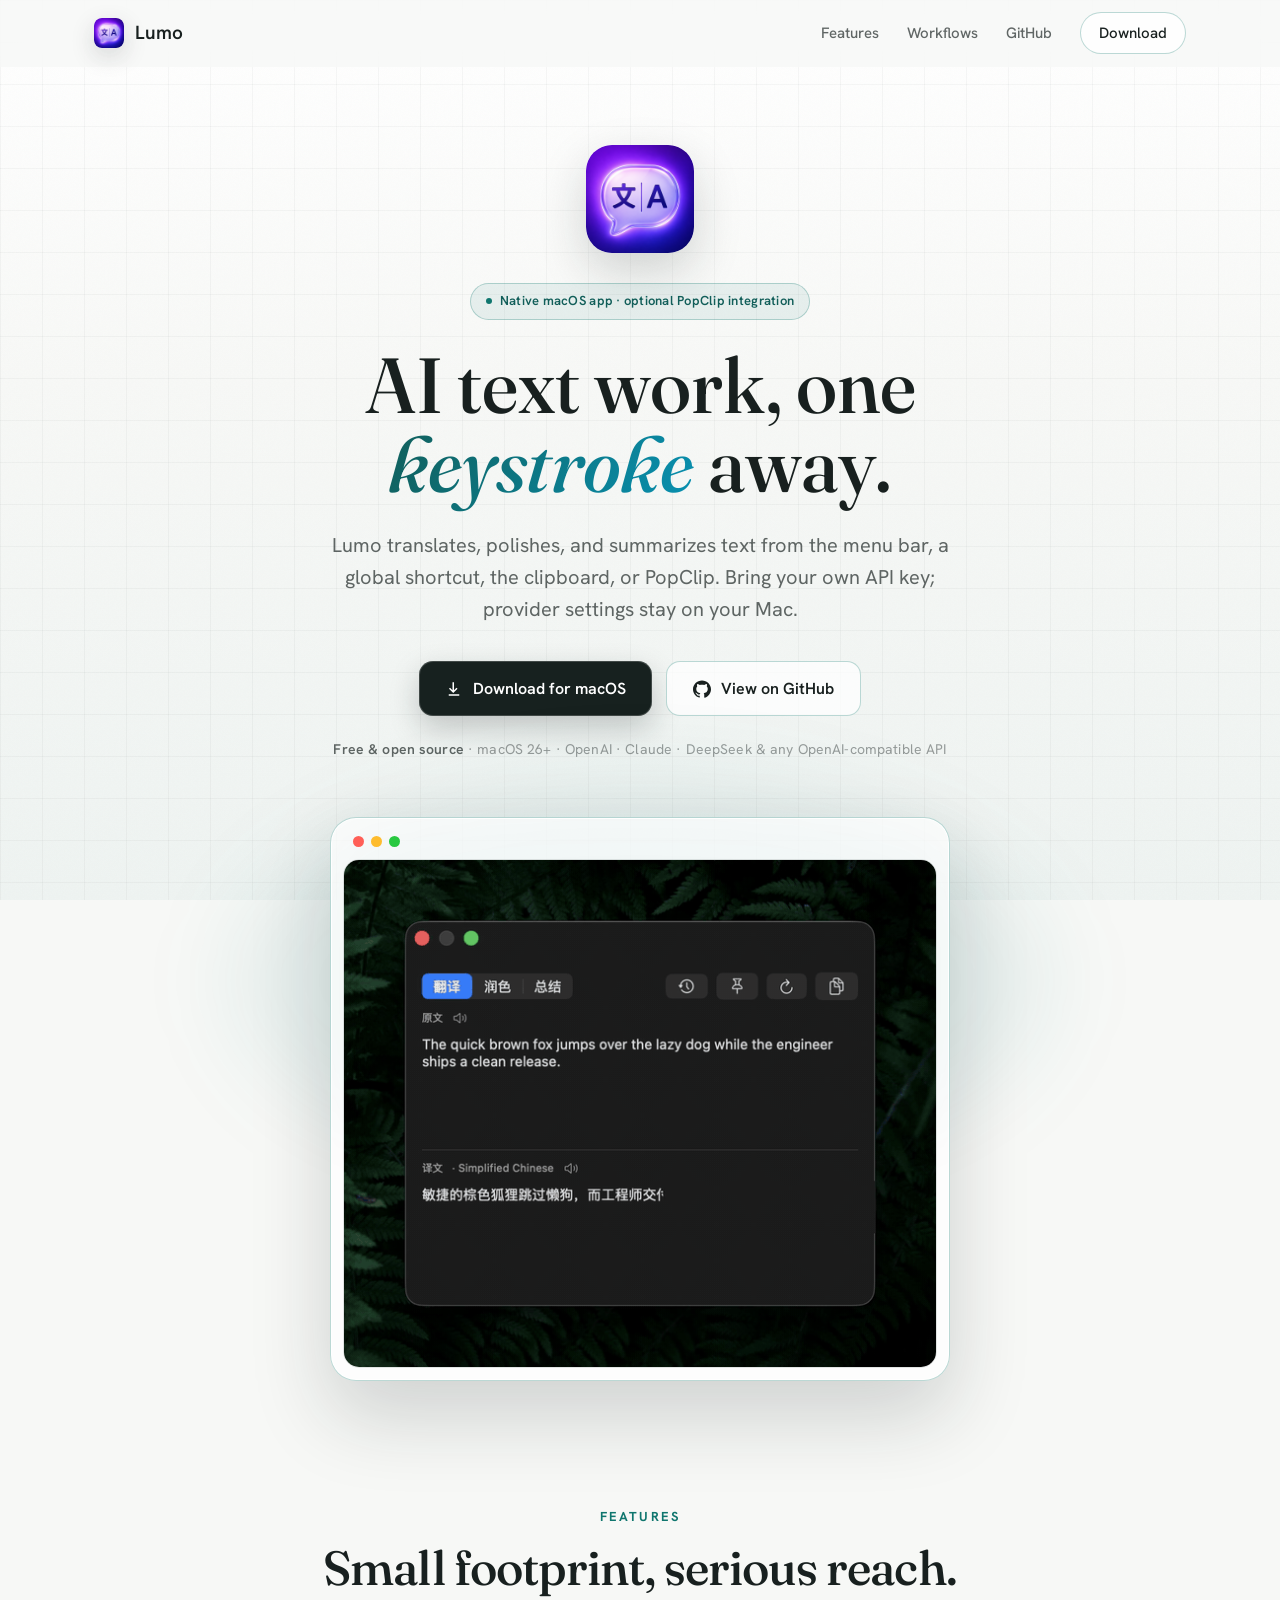
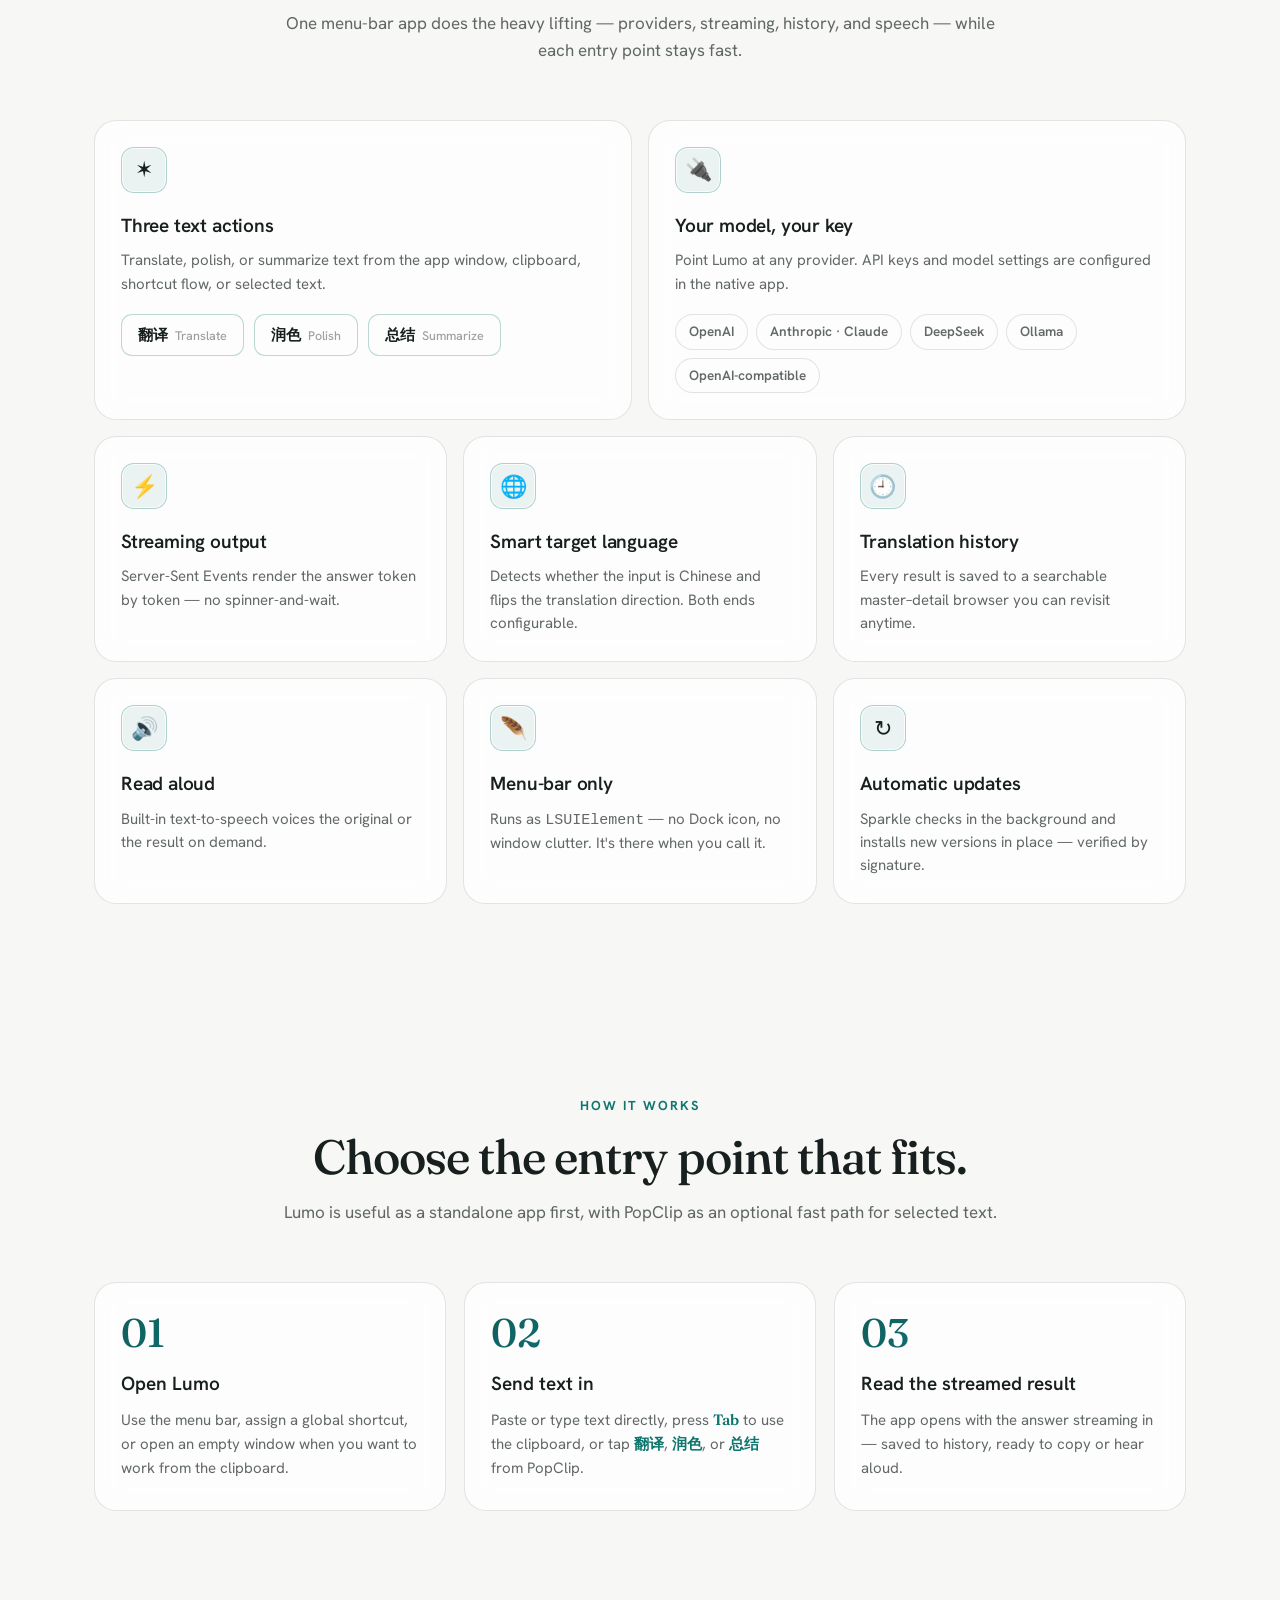
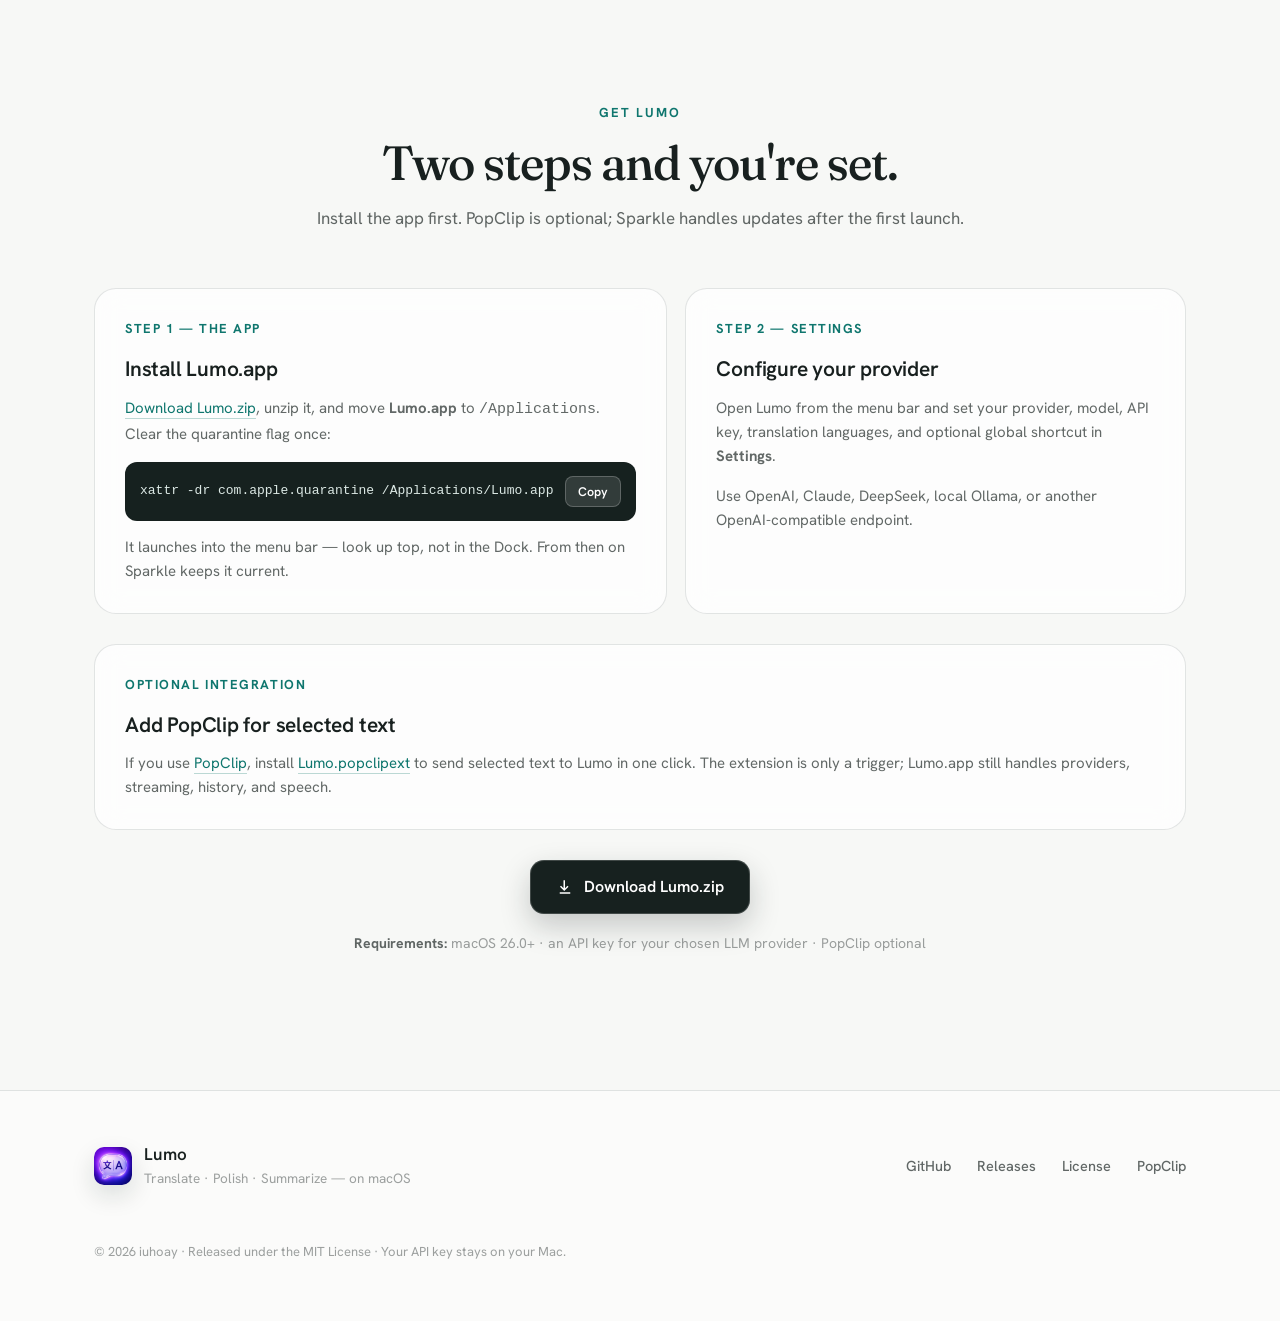
==== docs/index.html @ e06ae7de "docs: refresh website as macOS app" ====
<!DOCTYPE html>
<html lang="en">
<head>
  <meta charset="UTF-8" />
  <meta name="viewport" content="width=device-width, initial-scale=1.0" />
  <title>Lumo — Translate, polish & summarize any text on macOS</title>
  <meta name="description" content="Lumo is a native macOS text assistant for translating, polishing, and summarizing text from the menu bar, a global shortcut, the clipboard, or PopClip. Bring your own API key. Free & open source." />

  <!-- Social preview -->
  <meta property="og:type" content="website" />
  <meta property="og:title" content="Lumo — Translate, polish & summarize any text on macOS" />
  <meta property="og:description" content="Translate, polish, and summarize text from anywhere on macOS. Use the menu bar, a global shortcut, clipboard input, or PopClip. Bring your own API key." />
  <meta property="og:image" content="assets/banner.png" />
  <meta name="twitter:card" content="summary_large_image" />

  <link rel="icon" type="image/png" href="assets/icon.png" />
  <link rel="apple-touch-icon" href="assets/icon.png" />

  <!-- Fonts: Fraunces (luminous editorial serif, display) + Hanken Grotesk (body) -->
  <link rel="preconnect" href="https://fonts.googleapis.com" />
  <link rel="preconnect" href="https://fonts.gstatic.com" crossorigin />
  <link href="https://fonts.googleapis.com/css2?family=Fraunces:ital,opsz,wght@0,9..144,400;0,9..144,500;0,9..144,600;1,9..144,500&family=Hanken+Grotesk:wght@400;500;600;700&display=swap" rel="stylesheet" />

  <style>
    :root {
      --bg-0: #f7f8f6;
      --bg-1: #eef3f1;
      --violet: #0f766e;
      --violet-deep: #115e59;
      --magenta: #c9782d;
      --blue: #2563eb;
      --cyan: #0891b2;
      --ink: #18201f;
      --dim: rgba(24, 32, 31, 0.68);
      --faint: rgba(24, 32, 31, 0.42);
      --glass: rgba(255, 255, 255, 0.72);
      --glass-2: rgba(255, 255, 255, 0.92);
      --line: rgba(28, 43, 40, 0.12);
      --line-bright: rgba(15, 118, 110, 0.28);
      --display: "Fraunces", "Iowan Old Style", Georgia, serif;
      --body: "Hanken Grotesk", -apple-system, BlinkMacSystemFont, sans-serif;
      --mono: ui-monospace, "SF Mono", "JetBrains Mono", Menlo, monospace;
      --radius: 22px;
      --maxw: 1140px;
    }

    * { box-sizing: border-box; margin: 0; padding: 0; }

    html { scroll-behavior: smooth; -webkit-text-size-adjust: 100%; }

    body {
      font-family: var(--body);
      background: var(--bg-0);
      color: var(--ink);
      line-height: 1.6;
      overflow-x: hidden;
      -webkit-font-smoothing: antialiased;
      text-rendering: optimizeLegibility;
    }

    /* ---- Atmosphere: quiet macOS utility surface with subtle structure ---- */
    .atmosphere {
      position: fixed;
      inset: 0;
      z-index: -2;
      background:
        linear-gradient(rgba(24, 32, 31, 0.035) 1px, transparent 1px),
        linear-gradient(90deg, rgba(24, 32, 31, 0.035) 1px, transparent 1px),
        linear-gradient(180deg, #ffffff 0%, var(--bg-0) 42%, var(--bg-1) 100%);
      background-size: 42px 42px, 42px 42px, auto;
    }
    /* fine grain overlay for premium depth */
    .grain {
      position: fixed; inset: 0; z-index: -1; pointer-events: none; opacity: 0.018;
      background-image: url("data:image/svg+xml,%3Csvg xmlns='http://www.w3.org/2000/svg' width='160' height='160'%3E%3Cfilter id='n'%3E%3CfeTurbulence type='fractalNoise' baseFrequency='0.85' numOctaves='3'/%3E%3C/filter%3E%3Crect width='100%25' height='100%25' filter='url(%23n)'/%3E%3C/svg%3E");
    }

    /* ---------------- Layout ---------------- */
    .wrap { width: 100%; max-width: var(--maxw); margin: 0 auto; padding: 0 24px; }

    /* ---------------- Nav ---------------- */
    header.nav {
      position: sticky; top: 0; z-index: 50;
      backdrop-filter: blur(18px) saturate(150%);
      -webkit-backdrop-filter: blur(18px) saturate(150%);
      background: rgba(247, 248, 246, 0.78);
      border-bottom: 1px solid transparent;
      transition: border-color 0.4s ease, background 0.4s ease;
    }
    header.nav.scrolled { border-bottom-color: var(--line); background: rgba(255, 255, 255, 0.88); }
    .nav-inner { display: flex; align-items: center; justify-content: space-between; height: 66px; }
    .brand { display: flex; align-items: center; gap: 11px; font-weight: 600; font-size: 19px; letter-spacing: 0; }
    .brand img { width: 30px; height: 30px; border-radius: 8px; box-shadow: 0 8px 24px rgba(24, 32, 31, 0.16); }
    .nav-links { display: flex; align-items: center; gap: 28px; }
    .nav-links a { color: var(--dim); text-decoration: none; font-size: 15px; font-weight: 500; transition: color 0.2s; }
    .nav-links a:hover { color: var(--ink); }
    .nav-links .ghost-pill {
      color: var(--ink); border: 1px solid var(--line-bright); padding: 8px 18px; border-radius: 999px;
      background: var(--glass); transition: all 0.25s;
    }
    .nav-links .ghost-pill:hover { background: var(--glass-2); box-shadow: 0 10px 26px rgba(15, 118, 110, 0.16); }
    @media (max-width: 720px) { .nav-links a:not(.ghost-pill) { display: none; } }

    /* ---------------- Hero ---------------- */
    .hero { position: relative; text-align: center; padding: 78px 0 30px; }
    .app-mark {
      width: 108px; height: 108px; border-radius: 26px; margin: 0 auto 30px; display: block;
      box-shadow: 0 18px 48px rgba(24, 32, 31, 0.18), 0 0 0 1px rgba(255,255,255,0.7) inset;
      animation: bob 6s ease-in-out infinite;
    }
    @keyframes bob { 0%,100% { transform: translateY(0) rotate(-0.5deg); } 50% { transform: translateY(-12px) rotate(0.5deg); } }

    .eyebrow {
      display: inline-flex; align-items: center; gap: 8px;
      font-size: 13px; font-weight: 600; letter-spacing: 0.02em; color: var(--violet-deep);
      background: rgba(15, 118, 110, 0.08); border: 1px solid var(--line-bright);
      padding: 7px 15px; border-radius: 999px; margin-bottom: 26px;
    }
    .eyebrow .dot { width: 6px; height: 6px; border-radius: 50%; background: var(--violet); }

    .hero h1 {
      font-family: var(--display); font-weight: 500; font-optical-sizing: auto;
      font-size: clamp(40px, 7vw, 78px); line-height: 1.02; letter-spacing: 0;
      margin: 0 auto 24px; max-width: 16ch;
    }
    .hero h1 em {
      font-style: italic; font-weight: 500;
      background: linear-gradient(120deg, var(--violet-deep) 0%, var(--cyan) 100%);
      -webkit-background-clip: text; background-clip: text; -webkit-text-fill-color: transparent;
    }
    .hero p.lead {
      font-size: clamp(17px, 2.1vw, 20px); color: var(--dim); max-width: 60ch; margin: 0 auto 36px; font-weight: 400;
    }

    .cta-row { display: flex; gap: 14px; justify-content: center; flex-wrap: wrap; margin-bottom: 22px; }
    .btn {
      display: inline-flex; align-items: center; gap: 10px; font-family: var(--body);
      font-size: 16px; font-weight: 600; text-decoration: none; padding: 14px 26px; border-radius: 14px;
      transition: transform 0.2s ease, box-shadow 0.3s ease, background 0.3s ease; cursor: pointer; border: none;
    }
    .btn svg { width: 18px; height: 18px; }
    .btn-primary {
      color: #ffffff;
      background: #17211f;
      box-shadow: 0 12px 30px rgba(24, 32, 31, 0.22), 0 0 0 1px rgba(255,255,255,0.18) inset;
    }
    .btn-primary:hover { transform: translateY(-2px); background: #0f766e; box-shadow: 0 16px 38px rgba(15, 118, 110, 0.24), 0 0 0 1px rgba(255,255,255,0.28) inset; }
    .btn-ghost { color: var(--ink); background: var(--glass); border: 1px solid var(--line-bright); }
    .btn-ghost:hover { transform: translateY(-2px); background: var(--glass-2); box-shadow: 0 12px 30px rgba(24, 32, 31, 0.12); }

    .hero .meta { font-size: 14px; color: var(--faint); letter-spacing: 0.01em; }
    .hero .meta b { color: var(--dim); font-weight: 600; }

    /* demo frame */
    .demo-stage { margin-top: 56px; position: relative; }
    .demo-glow {
      position: absolute; inset: -6% 14% auto 14%; height: 70%; z-index: -1; border-radius: 50%;
      background: rgba(15, 118, 110, 0.08); filter: blur(44px);
    }
    .demo-frame {
      position: relative; max-width: 620px; margin: 0 auto; padding: 12px; border-radius: 26px;
      background: var(--glass); border: 1px solid var(--line-bright);
      backdrop-filter: blur(20px); -webkit-backdrop-filter: blur(20px);
      box-shadow: 0 34px 80px rgba(24, 32, 31, 0.18), 0 0 0 1px rgba(255,255,255,0.9) inset;
    }
    .demo-frame .titlebar { display: flex; gap: 7px; padding: 6px 10px 12px; }
    .demo-frame .titlebar i { width: 11px; height: 11px; border-radius: 50%; display: inline-block; }
    .demo-frame .titlebar i:nth-child(1) { background: #ff5f57; }
    .demo-frame .titlebar i:nth-child(2) { background: #febc2e; }
    .demo-frame .titlebar i:nth-child(3) { background: #28c840; }
    .demo-frame img { width: 100%; display: block; border-radius: 16px; border: 1px solid var(--line); }

    /* ---------------- Section scaffolding ---------------- */
    section { padding: 96px 0; position: relative; }
    .sec-head { text-align: center; max-width: 720px; margin: 0 auto 56px; }
    .sec-head .kicker {
      font-size: 13px; font-weight: 700; letter-spacing: 0.16em; text-transform: uppercase;
      color: var(--violet); margin-bottom: 14px;
    }
    .sec-head h2 {
      font-family: var(--display); font-weight: 500; font-size: clamp(30px, 4.6vw, 48px);
      line-height: 1.08; letter-spacing: -0.02em;
    }
    .sec-head p { color: var(--dim); font-size: 17px; margin-top: 16px; }

    /* ---------------- Bento feature grid ---------------- */
    .bento { display: grid; grid-template-columns: repeat(6, 1fr); gap: 16px; }
    .card {
      position: relative; border-radius: var(--radius); padding: 26px;
      background: var(--glass); border: 1px solid var(--line);
      backdrop-filter: blur(14px); -webkit-backdrop-filter: blur(14px);
      overflow: hidden; transition: transform 0.3s ease, border-color 0.3s ease, background 0.3s ease;
    }
    /* pointer-tracking spotlight */
    .card::before {
      content: ""; position: absolute; inset: 0; opacity: 0; transition: opacity 0.3s; pointer-events: none;
      background: radial-gradient(360px circle at var(--mx, 50%) var(--my, 50%), rgba(15, 118, 110, 0.10), transparent 60%);
    }
    .card:hover { transform: translateY(-4px); border-color: var(--line-bright); background: var(--glass-2); }
    .card:hover::before { opacity: 1; }
    .card .ic {
      width: 46px; height: 46px; border-radius: 13px; display: grid; place-items: center; font-size: 22px;
      margin-bottom: 18px; background: rgba(15, 118, 110, 0.08); border: 1px solid var(--line-bright);
      box-shadow: inset 0 0 0 1px rgba(255,255,255,0.76);
    }
    .card h3 { font-size: 19px; font-weight: 600; letter-spacing: -0.01em; margin-bottom: 8px; }
    .card p { font-size: 15px; color: var(--dim); line-height: 1.55; }

    .card.feat-actions { grid-column: span 3; }
    .card.feat-providers { grid-column: span 3; }
    .card.wide-2 { grid-column: span 2; }
    @media (max-width: 860px) { .bento { grid-template-columns: repeat(2, 1fr); }
      .card.feat-actions, .card.feat-providers, .card.wide-2 { grid-column: span 2; } }
    @media (max-width: 540px) { .bento { grid-template-columns: 1fr; }
      .card.feat-actions, .card.feat-providers, .card.wide-2 { grid-column: span 1; } }

    /* action glyph chips */
    .glyphs { display: flex; gap: 10px; margin-top: 18px; flex-wrap: wrap; }
    .glyphs span {
      font-family: var(--display); font-size: 15px; font-weight: 600; padding: 8px 16px; border-radius: 11px;
      background: rgba(255,255,255,0.05); border: 1px solid var(--line-bright); color: var(--ink);
    }
    .glyphs span small { color: var(--faint); font-family: var(--body); font-weight: 500; margin-left: 7px; }
    /* provider chips */
    .providers { display: flex; gap: 8px; margin-top: 18px; flex-wrap: wrap; }
    .providers span {
      font-size: 13.5px; font-weight: 600; padding: 6px 13px; border-radius: 999px; color: var(--dim);
      background: rgba(255,255,255,0.04); border: 1px solid var(--line);
    }

    /* ---------------- How it works ---------------- */
    .steps { display: grid; grid-template-columns: repeat(3, 1fr); gap: 18px; }
    .step { position: relative; padding: 30px 26px; border-radius: var(--radius);
      background: var(--glass); border: 1px solid var(--line); backdrop-filter: blur(14px); -webkit-backdrop-filter: blur(14px); }
    .step .n {
      font-family: var(--display); font-size: 40px; font-weight: 500; line-height: 1;
      background: linear-gradient(135deg, var(--violet-deep), var(--cyan));
      -webkit-background-clip: text; background-clip: text; -webkit-text-fill-color: transparent; margin-bottom: 16px;
    }
    .step h3 { font-size: 19px; font-weight: 600; margin-bottom: 8px; }
    .step p { color: var(--dim); font-size: 15px; }
    .step .cn { font-family: var(--display); color: var(--violet); font-weight: 600; }
    @media (max-width: 760px) { .steps { grid-template-columns: 1fr; } }

    /* ---------------- Download ---------------- */
    .install-grid { display: grid; grid-template-columns: 1fr 1fr; gap: 18px; margin-bottom: 30px; }
    @media (max-width: 760px) { .install-grid { grid-template-columns: 1fr; } }
    .install-card { padding: 30px; border-radius: var(--radius); background: var(--glass);
      border: 1px solid var(--line); backdrop-filter: blur(14px); -webkit-backdrop-filter: blur(14px); }
    .install-card .tag { font-size: 13px; font-weight: 700; letter-spacing: 0.12em; text-transform: uppercase; color: var(--violet); margin-bottom: 12px; }
    .install-card h3 { font-size: 21px; font-weight: 600; margin-bottom: 10px; letter-spacing: -0.01em; }
    .install-card p { color: var(--dim); font-size: 15px; margin-bottom: 16px; }
    .install-card p:last-child { margin-bottom: 0; }
    .install-card a.inline { color: var(--violet); text-decoration: none; border-bottom: 1px solid var(--line-bright); }
    .install-card a.inline:hover { color: var(--cyan); }

    .term {
      display: flex; align-items: center; gap: 12px; justify-content: space-between;
      font-family: var(--mono); font-size: 13px; color: #dce9e5;
      background: #16211f; border: 1px solid rgba(24, 32, 31, 0.18); border-radius: 12px; padding: 13px 14px;
      margin: 14px 0; overflow-x: auto;
    }
    .term code { white-space: nowrap; }
    .term button {
      flex: none; font-family: var(--body); font-size: 12.5px; font-weight: 600; color: #ffffff;
      background: rgba(255,255,255,0.12); border: 1px solid rgba(255,255,255,0.22); border-radius: 8px;
      padding: 6px 12px; cursor: pointer; transition: all 0.2s;
    }
    .term button:hover { background: rgba(255,255,255,0.20); }

    .dl-final { text-align: center; margin-top: 30px; }
    .dl-final .req { margin-top: 18px; font-size: 14px; color: var(--faint); }
    .dl-final .req b { color: var(--dim); }

    /* ---------------- Footer ---------------- */
    footer {
      border-top: 1px solid var(--line); padding: 50px 0 60px; margin-top: 40px;
      background: rgba(255,255,255,0.48);
    }
    .foot-inner { display: flex; align-items: center; justify-content: space-between; gap: 24px; flex-wrap: wrap; }
    .foot-brand { display: flex; align-items: center; gap: 12px; }
    .foot-brand img { width: 38px; height: 38px; border-radius: 10px; box-shadow: 0 10px 24px rgba(24,32,31,0.14); }
    .foot-brand .t { font-weight: 600; font-size: 17px; }
    .foot-brand .s { font-size: 13.5px; color: var(--faint); }
    .foot-links { display: flex; gap: 26px; }
    .foot-links a { color: var(--dim); text-decoration: none; font-size: 14.5px; font-weight: 500; transition: color 0.2s; }
    .foot-links a:hover { color: var(--ink); }
    .copyright { width: 100%; margin-top: 28px; font-size: 13px; color: var(--faint); }

    /* ---------------- Scroll reveal ---------------- */
    .reveal { opacity: 0; transform: translateY(26px); transition: opacity 0.7s cubic-bezier(.2,.7,.2,1), transform 0.7s cubic-bezier(.2,.7,.2,1); }
    .reveal.in { opacity: 1; transform: none; }
    .reveal.d1 { transition-delay: 0.08s; } .reveal.d2 { transition-delay: 0.16s; }
    .reveal.d3 { transition-delay: 0.24s; } .reveal.d4 { transition-delay: 0.32s; }

    /* hero load stagger */
    .pop { opacity: 0; transform: translateY(20px); animation: pop 0.85s cubic-bezier(.2,.7,.2,1) forwards; }
    @keyframes pop { to { opacity: 1; transform: none; } }
    .pop.p1 { animation-delay: 0.05s; } .pop.p2 { animation-delay: 0.18s; }
    .pop.p3 { animation-delay: 0.31s; } .pop.p4 { animation-delay: 0.44s; }
    .pop.p5 { animation-delay: 0.57s; } .pop.p6 { animation-delay: 0.7s; }

    /* ---------------- Small-screen optimization ---------------- */
    @media (max-width: 600px) {
      .wrap { padding: 0 18px; }
      section { padding: 72px 0; }
      .sec-head { margin-bottom: 40px; }

      /* hero: tighten vertical rhythm; .hero is also .wrap, and this shorthand
         would zero its 18px gutter, so restore the left/right padding here */
      .hero { padding: 52px 18px; }
      .app-mark { width: 88px; height: 88px; border-radius: 22px; margin-bottom: 24px; }
      .eyebrow { font-size: 12px; padding: 6px 13px; margin-bottom: 22px; }
      .hero h1 { margin-bottom: 20px; }
      .hero p.lead { margin-bottom: 30px; }

      /* CTAs stack full-width so they're easy thumb targets */
      .cta-row { flex-direction: column; align-items: stretch; gap: 12px; }
      .btn { justify-content: center; width: 100%; padding: 15px 22px; }

      .demo-stage { margin-top: 40px; }
      .demo-frame { padding: 8px; border-radius: 20px; }

      /* cards: trim padding and gaps to reclaim width */
      .bento, .steps, .install-grid { gap: 12px; }
      .card { padding: 22px; }
      .step { padding: 26px 22px; }
      .install-card { padding: 24px; }

      /* let the long quarantine command wrap instead of clipping */
      .term { flex-direction: column; align-items: stretch; gap: 10px; }
      .term code { white-space: normal; word-break: break-all; }
      .term button { align-self: flex-end; }

      /* footer stacks instead of scattering across the row */
      .foot-inner { flex-direction: column; align-items: flex-start; gap: 20px; }
      .foot-links { flex-wrap: wrap; gap: 18px 22px; }
      .copyright { margin-top: 4px; }
    }

    @media (prefers-reduced-motion: reduce) {
      *, *::before, *::after { animation: none !important; transition: none !important; }
      .reveal { opacity: 1; transform: none; } .pop { opacity: 1; transform: none; }
    }
  </style>
</head>
<body>
  <div class="atmosphere"></div>
  <div class="grain"></div>

  <!-- NAV -->
  <header class="nav" id="nav">
    <div class="wrap nav-inner">
      <a class="brand" href="#top" style="text-decoration:none;color:inherit">
        <img src="assets/icon.png" alt="Lumo icon" />
        <span>Lumo</span>
      </a>
      <nav class="nav-links">
        <a href="#features">Features</a>
        <a href="#how">Workflows</a>
        <a href="https://github.com/iuhoay/lumo" target="_blank" rel="noopener">GitHub</a>
        <a class="ghost-pill" href="#download">Download</a>
      </nav>
    </div>
  </header>

  <a id="top"></a>

  <!-- HERO -->
  <section class="hero wrap">
    <img class="app-mark pop p1" src="assets/icon.png" alt="Lumo — translation app icon" />
    <div class="pop p2"><span class="eyebrow"><span class="dot"></span> Native macOS app · optional PopClip integration</span></div>
    <h1 class="pop p3">AI text work, one <em>keystroke</em> away.</h1>
    <p class="lead pop p4">
      Lumo translates, polishes, and summarizes text from the menu bar, a global shortcut,
      the clipboard, or PopClip. Bring your own API key; provider settings stay on your Mac.
    </p>
    <div class="cta-row pop p5">
      <a class="btn btn-primary" href="https://github.com/iuhoay/lumo/releases/latest/download/Lumo.zip">
        <svg viewBox="0 0 24 24" fill="currentColor"><path d="M12 3v10.6l3.3-3.3 1.4 1.4-5.7 5.7-5.7-5.7 1.4-1.4 3.3 3.3V3h2zM5 19h14v2H5z"/></svg>
        Download for macOS
      </a>
      <a class="btn btn-ghost" href="https://github.com/iuhoay/lumo" target="_blank" rel="noopener">
        <svg viewBox="0 0 24 24" fill="currentColor"><path d="M12 .5C5.37.5 0 5.78 0 12.29c0 5.21 3.44 9.63 8.21 11.19.6.11.82-.26.82-.57v-2c-3.34.72-4.04-1.59-4.04-1.59-.55-1.36-1.34-1.72-1.34-1.72-1.09-.73.08-.72.08-.72 1.2.08 1.84 1.22 1.84 1.22 1.07 1.8 2.81 1.28 3.5.98.1-.76.42-1.28.76-1.58-2.67-.3-5.47-1.31-5.47-5.83 0-1.29.47-2.34 1.24-3.16-.13-.3-.54-1.5.11-3.12 0 0 1.01-.32 3.3 1.21.96-.26 1.98-.39 3-.4 1.02.01 2.04.14 3 .4 2.29-1.53 3.3-1.21 3.3-1.21.65 1.62.24 2.82.12 3.12.77.82 1.23 1.87 1.23 3.16 0 4.53-2.81 5.53-5.49 5.82.43.37.81 1.1.81 2.22v3.29c0 .31.22.69.83.57C20.57 21.92 24 17.5 24 12.29 24 5.78 18.63.5 12 .5z"/></svg>
        View on GitHub
      </a>
    </div>
    <p class="meta pop p6"><b>Free &amp; open source</b> · macOS 26+ · OpenAI · Claude · DeepSeek &amp; any OpenAI-compatible API</p>

    <!-- DEMO -->
    <div class="demo-stage pop p6">
      <div class="demo-glow"></div>
      <div class="demo-frame">
        <div class="titlebar"><i></i><i></i><i></i></div>
        <img src="assets/demo.gif" alt="Lumo translating an English sentence into Simplified Chinese, streaming the result token by token" loading="lazy" />
      </div>
    </div>
  </section>

  <!-- FEATURES -->
  <section id="features">
    <div class="wrap">
      <div class="sec-head reveal">
        <div class="kicker">Features</div>
        <h2>Small footprint, serious reach.</h2>
        <p>One menu-bar app does the heavy lifting — providers, streaming, history, and speech — while each entry point stays fast.</p>
      </div>

      <div class="bento">
        <div class="card feat-actions reveal">
          <div class="ic">✶</div>
          <h3>Three text actions</h3>
          <p>Translate, polish, or summarize text from the app window, clipboard, shortcut flow, or selected text.</p>
          <div class="glyphs">
            <span>翻译<small>Translate</small></span>
            <span>润色<small>Polish</small></span>
            <span>总结<small>Summarize</small></span>
          </div>
        </div>

        <div class="card feat-providers reveal d1">
          <div class="ic">🔌</div>
          <h3>Your model, your key</h3>
          <p>Point Lumo at any provider. API keys and model settings are configured in the native app.</p>
          <div class="providers">
            <span>OpenAI</span><span>Anthropic · Claude</span><span>DeepSeek</span><span>Ollama</span><span>OpenAI-compatible</span>
          </div>
        </div>

        <div class="card wide-2 reveal">
          <div class="ic">⚡</div>
          <h3>Streaming output</h3>
          <p>Server-Sent Events render the answer token by token — no spinner-and-wait.</p>
        </div>
        <div class="card wide-2 reveal d1">
          <div class="ic">🌐</div>
          <h3>Smart target language</h3>
          <p>Detects whether the input is Chinese and flips the translation direction. Both ends configurable.</p>
        </div>
        <div class="card wide-2 reveal d2">
          <div class="ic">🕘</div>
          <h3>Translation history</h3>
          <p>Every result is saved to a searchable master–detail browser you can revisit anytime.</p>
        </div>

        <div class="card wide-2 reveal">
          <div class="ic">🔊</div>
          <h3>Read aloud</h3>
          <p>Built-in text-to-speech voices the original or the result on demand.</p>
        </div>
        <div class="card wide-2 reveal d1">
          <div class="ic">🪶</div>
          <h3>Menu-bar only</h3>
          <p>Runs as <code>LSUIElement</code> — no Dock icon, no window clutter. It's there when you call it.</p>
        </div>
        <div class="card wide-2 reveal d2">
          <div class="ic">↻</div>
          <h3>Automatic updates</h3>
          <p>Sparkle checks in the background and installs new versions in place — verified by signature.</p>
        </div>
      </div>
    </div>
  </section>

  <!-- HOW IT WORKS -->
  <section id="how">
    <div class="wrap">
      <div class="sec-head reveal">
        <div class="kicker">How it works</div>
        <h2>Choose the entry point that fits.</h2>
        <p>Lumo is useful as a standalone app first, with PopClip as an optional fast path for selected text.</p>
      </div>
      <div class="steps">
        <div class="step reveal">
          <div class="n">01</div>
          <h3>Open Lumo</h3>
          <p>Use the menu bar, assign a global shortcut, or open an empty window when you want to work from the clipboard.</p>
        </div>
        <div class="step reveal d1">
          <div class="n">02</div>
          <h3>Send text in</h3>
          <p>Paste or type text directly, press <span class="cn">Tab</span> to use the clipboard, or tap <span class="cn">翻译</span>, <span class="cn">润色</span>, or <span class="cn">总结</span> from PopClip.</p>
        </div>
        <div class="step reveal d2">
          <div class="n">03</div>
          <h3>Read the streamed result</h3>
          <p>The app opens with the answer streaming in — saved to history, ready to copy or hear aloud.</p>
        </div>
      </div>
    </div>
  </section>

  <!-- DOWNLOAD -->
  <section id="download">
    <div class="wrap">
      <div class="sec-head reveal">
        <div class="kicker">Get Lumo</div>
        <h2>Two steps and you're set.</h2>
        <p>Install the app first. PopClip is optional; Sparkle handles updates after the first launch.</p>
      </div>

      <div class="install-grid">
        <div class="install-card reveal">
          <div class="tag">Step 1 — The app</div>
          <h3>Install Lumo.app</h3>
          <p><a class="inline" href="https://github.com/iuhoay/lumo/releases/latest/download/Lumo.zip">Download Lumo.zip</a>, unzip it, and move <b>Lumo.app</b> to <code>/Applications</code>. Clear the quarantine flag once:</p>
          <div class="term">
            <code id="xattr-cmd">xattr -dr com.apple.quarantine /Applications/Lumo.app</code>
            <button id="copyBtn" type="button">Copy</button>
          </div>
          <p>It launches into the menu bar — look up top, not in the Dock. From then on Sparkle keeps it current.</p>
        </div>

        <div class="install-card reveal d1">
          <div class="tag">Step 2 — Settings</div>
          <h3>Configure your provider</h3>
          <p>Open Lumo from the menu bar and set your provider, model, API key, translation languages, and optional global shortcut in <b>Settings</b>.</p>
          <p>Use OpenAI, Claude, DeepSeek, local Ollama, or another OpenAI-compatible endpoint.</p>
        </div>
      </div>

      <div class="install-card reveal d2">
        <div class="tag">Optional integration</div>
        <h3>Add PopClip for selected text</h3>
        <p>If you use <a class="inline" href="https://pilotmoon.com/popclip/" target="_blank" rel="noopener">PopClip</a>, install <a class="inline" href="https://github.com/iuhoay/lumo/tree/main/Lumo.popclipext" target="_blank" rel="noopener">Lumo.popclipext</a> to send selected text to Lumo in one click. The extension is only a trigger; Lumo.app still handles providers, streaming, history, and speech.</p>
      </div>

      <div class="dl-final reveal d2">
        <a class="btn btn-primary" href="https://github.com/iuhoay/lumo/releases/latest/download/Lumo.zip">
          <svg viewBox="0 0 24 24" fill="currentColor"><path d="M12 3v10.6l3.3-3.3 1.4 1.4-5.7 5.7-5.7-5.7 1.4-1.4 3.3 3.3V3h2zM5 19h14v2H5z"/></svg>
          Download Lumo.zip
        </a>
        <p class="req"><b>Requirements:</b> macOS 26.0+ · an API key for your chosen LLM provider · PopClip optional</p>
      </div>
    </div>
  </section>

  <!-- FOOTER -->
  <footer>
    <div class="wrap foot-inner">
      <div class="foot-brand">
        <img src="assets/icon.png" alt="Lumo icon" />
        <div>
          <div class="t">Lumo</div>
          <div class="s">Translate · Polish · Summarize — on macOS</div>
        </div>
      </div>
      <nav class="foot-links">
        <a href="https://github.com/iuhoay/lumo" target="_blank" rel="noopener">GitHub</a>
        <a href="https://github.com/iuhoay/lumo/releases" target="_blank" rel="noopener">Releases</a>
        <a href="https://github.com/iuhoay/lumo/blob/main/LICENSE" target="_blank" rel="noopener">License</a>
        <a href="https://pilotmoon.com/popclip/" target="_blank" rel="noopener">PopClip</a>
      </nav>
      <div class="copyright">© <span id="year">2026</span> iuhoay · Released under the MIT License · Your API key stays on your Mac.</div>
    </div>
  </footer>

  <script>
    // Nav border on scroll
    const nav = document.getElementById('nav');
    const onScroll = () => nav.classList.toggle('scrolled', window.scrollY > 12);
    onScroll();
    window.addEventListener('scroll', onScroll, { passive: true });

    // Scroll reveal
    const io = new IntersectionObserver((entries) => {
      entries.forEach((e) => { if (e.isIntersecting) { e.target.classList.add('in'); io.unobserve(e.target); } });
    }, { threshold: 0.14 });
    document.querySelectorAll('.reveal').forEach((el) => io.observe(el));

    // Pointer-tracking spotlight on feature cards
    document.querySelectorAll('.card').forEach((card) => {
      card.addEventListener('pointermove', (ev) => {
        const r = card.getBoundingClientRect();
        card.style.setProperty('--mx', (ev.clientX - r.left) + 'px');
        card.style.setProperty('--my', (ev.clientY - r.top) + 'px');
      });
    });

    // Copy the quarantine command
    const copyBtn = document.getElementById('copyBtn');
    copyBtn.addEventListener('click', async () => {
      try {
        await navigator.clipboard.writeText(document.getElementById('xattr-cmd').textContent.trim());
        copyBtn.textContent = 'Copied ✓';
        setTimeout(() => (copyBtn.textContent = 'Copy'), 1600);
      } catch (_) { copyBtn.textContent = 'Press ⌘C'; }
    });

    // Year (Date is fine in the browser at view time)
    document.getElementById('year').textContent = new Date().getFullYear();
  </script>
</body>
</html>
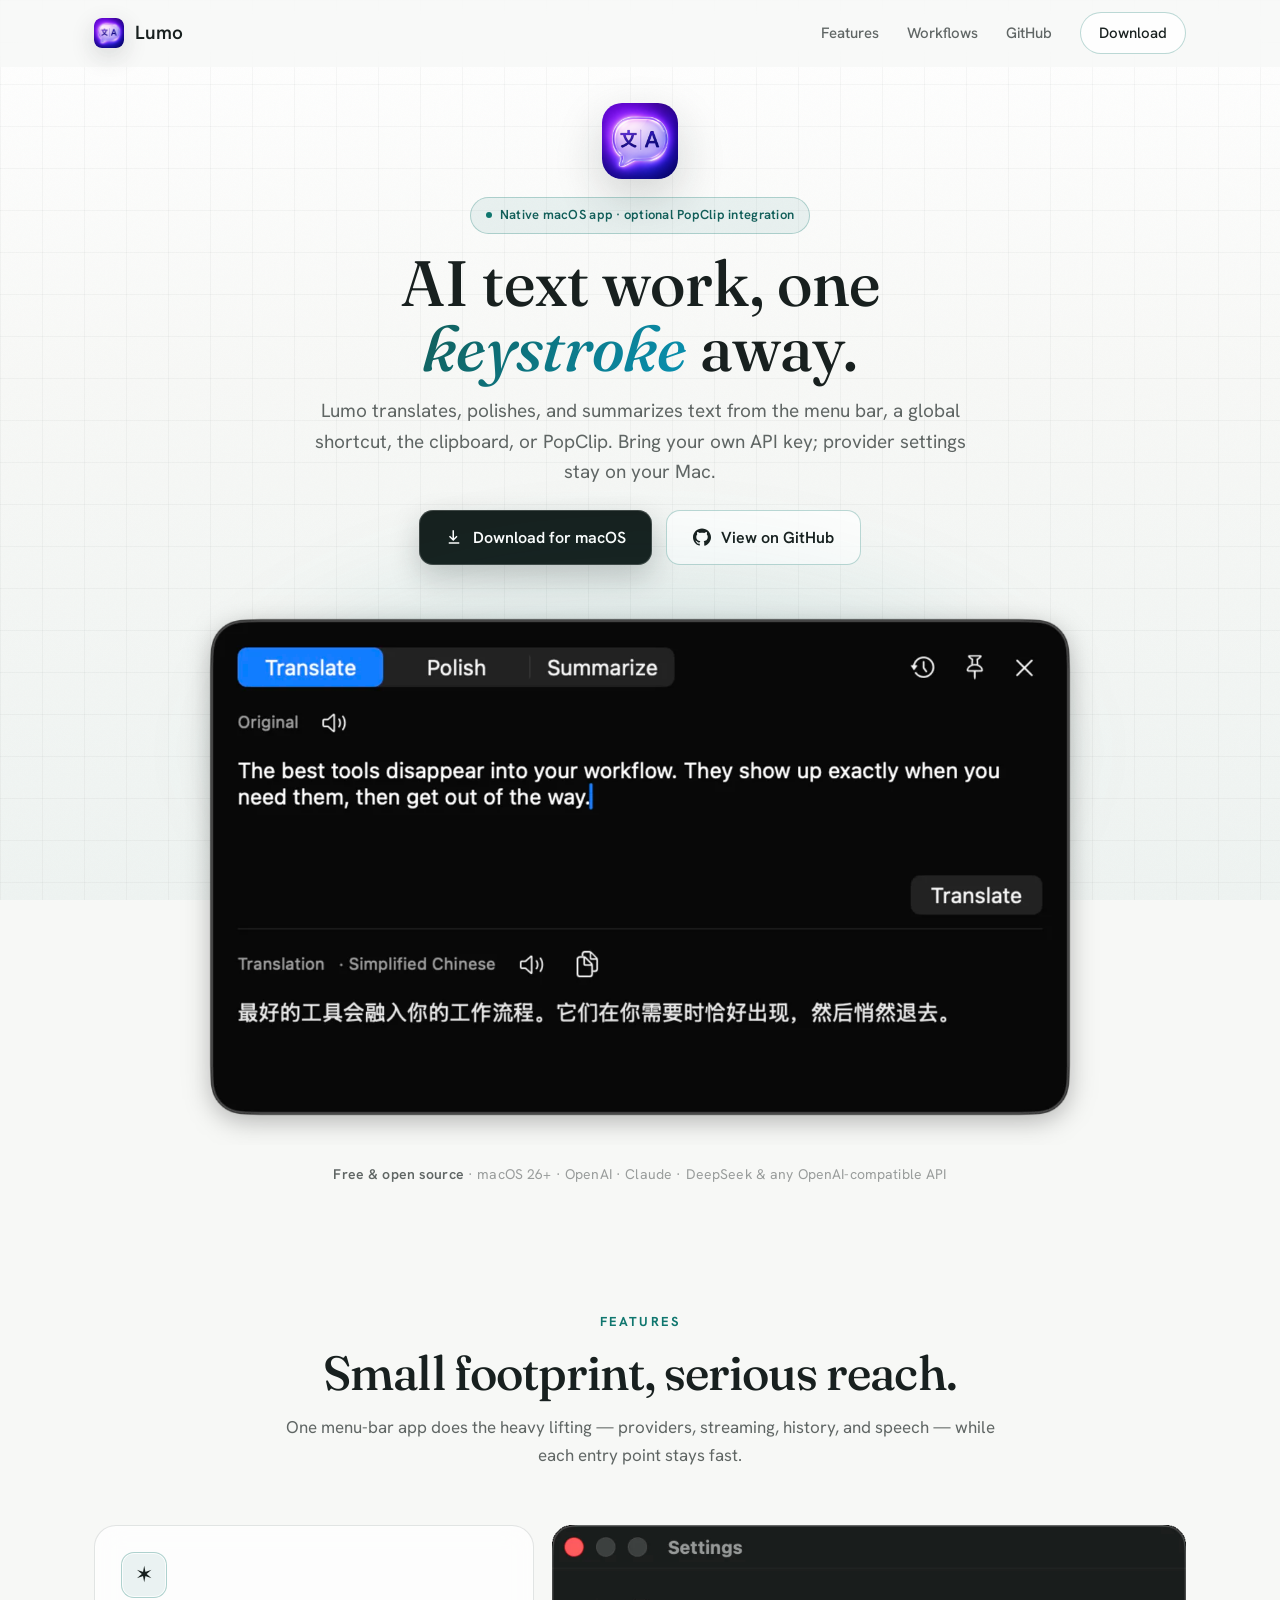
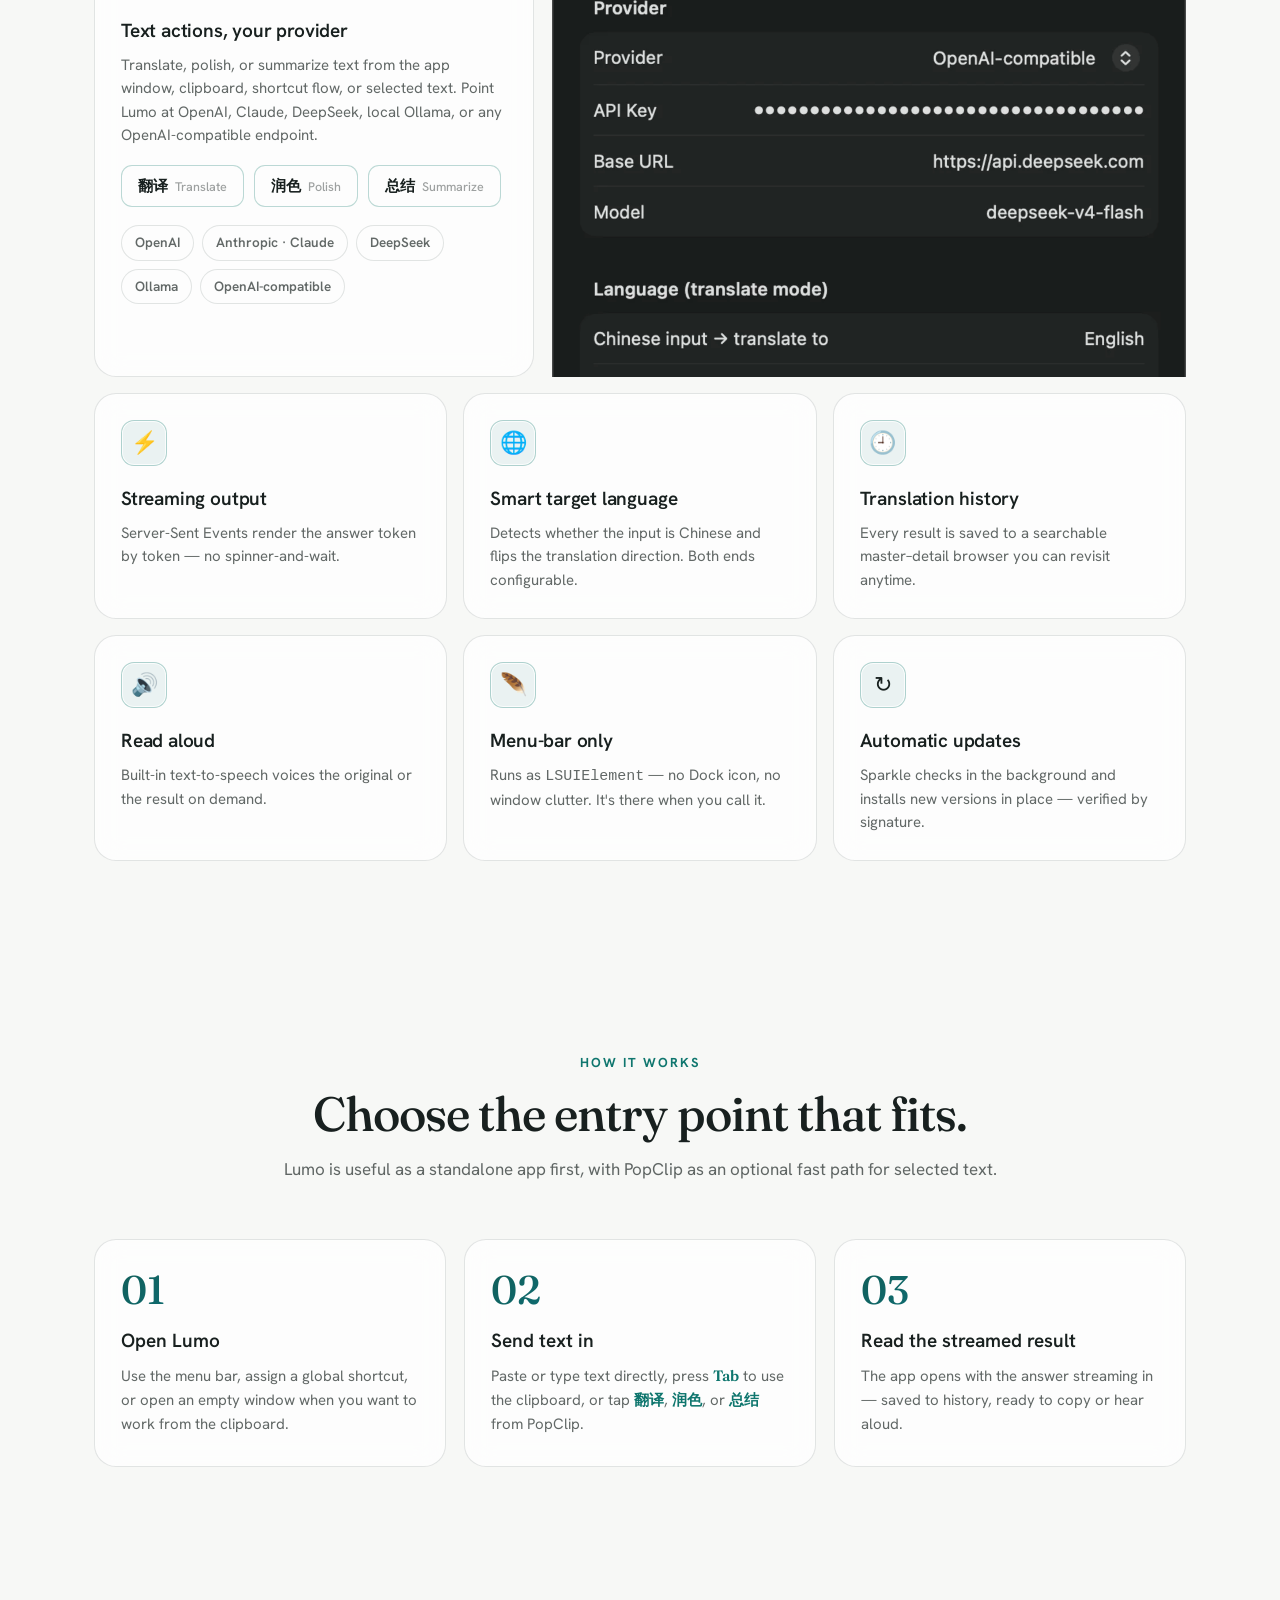
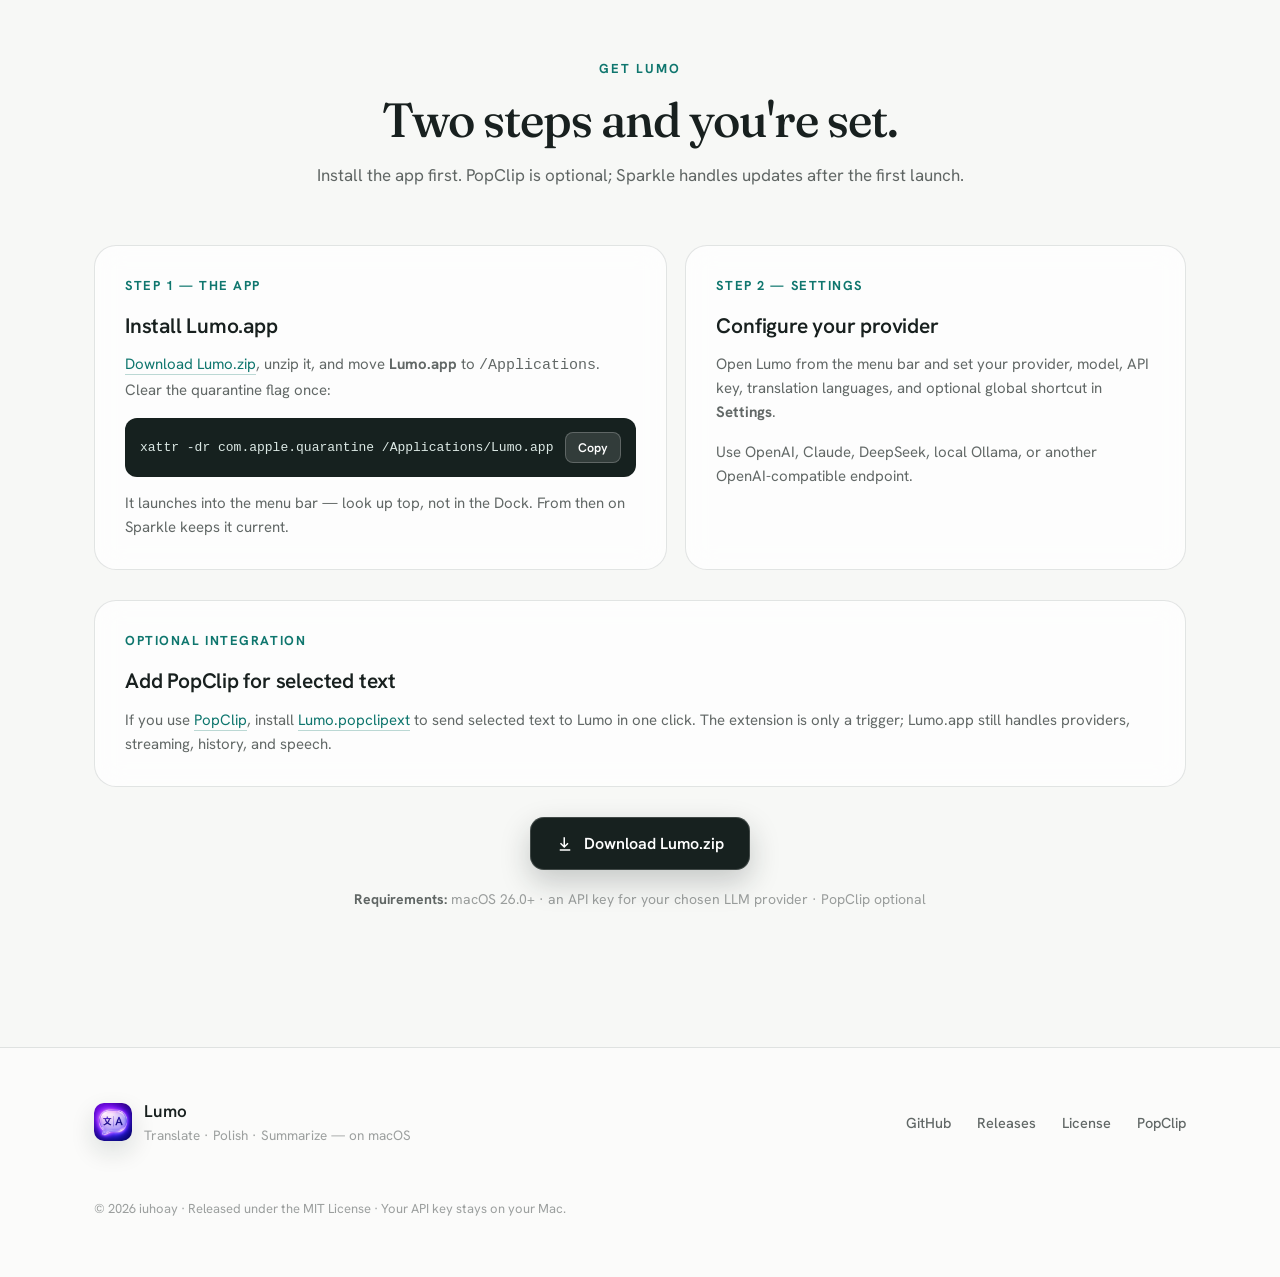
==== commit 0ab60ddd: "docs: update website screenshots" ====
--- a/docs/index.html
+++ b/docs/index.html
@@ -102,9 +102,9 @@
     @media (max-width: 720px) { .nav-links a:not(.ghost-pill) { display: none; } }
 
     /* ---------------- Hero ---------------- */
-    .hero { position: relative; text-align: center; padding: 78px 0 30px; }
+    .hero { position: relative; text-align: center; padding: 36px 0 30px; }
     .app-mark {
-      width: 108px; height: 108px; border-radius: 26px; margin: 0 auto 30px; display: block;
+      width: 76px; height: 76px; border-radius: 20px; margin: 0 auto 18px; display: block;
       box-shadow: 0 18px 48px rgba(24, 32, 31, 0.18), 0 0 0 1px rgba(255,255,255,0.7) inset;
       animation: bob 6s ease-in-out infinite;
     }
@@ -114,14 +114,14 @@
       display: inline-flex; align-items: center; gap: 8px;
       font-size: 13px; font-weight: 600; letter-spacing: 0.02em; color: var(--violet-deep);
       background: rgba(15, 118, 110, 0.08); border: 1px solid var(--line-bright);
-      padding: 7px 15px; border-radius: 999px; margin-bottom: 26px;
+      padding: 7px 15px; border-radius: 999px; margin-bottom: 16px;
     }
     .eyebrow .dot { width: 6px; height: 6px; border-radius: 50%; background: var(--violet); }
 
     .hero h1 {
       font-family: var(--display); font-weight: 500; font-optical-sizing: auto;
-      font-size: clamp(40px, 7vw, 78px); line-height: 1.02; letter-spacing: 0;
-      margin: 0 auto 24px; max-width: 16ch;
+      font-size: clamp(38px, 6vw, 64px); line-height: 1.02; letter-spacing: 0;
+      margin: 0 auto 16px; max-width: 16ch;
     }
     .hero h1 em {
       font-style: italic; font-weight: 500;
@@ -129,7 +129,7 @@
       -webkit-background-clip: text; background-clip: text; -webkit-text-fill-color: transparent;
     }
     .hero p.lead {
-      font-size: clamp(17px, 2.1vw, 20px); color: var(--dim); max-width: 60ch; margin: 0 auto 36px; font-weight: 400;
+      font-size: clamp(16px, 2vw, 19px); color: var(--dim); max-width: 60ch; margin: 0 auto 22px; font-weight: 400;
     }
 
     .cta-row { display: flex; gap: 14px; justify-content: center; flex-wrap: wrap; margin-bottom: 22px; }
@@ -148,27 +148,19 @@
     .btn-ghost { color: var(--ink); background: var(--glass); border: 1px solid var(--line-bright); }
     .btn-ghost:hover { transform: translateY(-2px); background: var(--glass-2); box-shadow: 0 12px 30px rgba(24, 32, 31, 0.12); }
 
-    .hero .meta { font-size: 14px; color: var(--faint); letter-spacing: 0.01em; }
+    .hero .meta { font-size: 14px; color: var(--faint); letter-spacing: 0.01em; margin-top: 18px; }
     .hero .meta b { color: var(--dim); font-weight: 600; }
 
-    /* demo frame */
-    .demo-stage { margin-top: 56px; position: relative; }
-    .demo-glow {
+    /* app screenshots */
+    .screenshot-stage { margin-top: 24px; position: relative; }
+    .screenshot-glow {
       position: absolute; inset: -6% 14% auto 14%; height: 70%; z-index: -1; border-radius: 50%;
       background: rgba(15, 118, 110, 0.08); filter: blur(44px);
     }
-    .demo-frame {
-      position: relative; max-width: 620px; margin: 0 auto; padding: 12px; border-radius: 26px;
-      background: var(--glass); border: 1px solid var(--line-bright);
-      backdrop-filter: blur(20px); -webkit-backdrop-filter: blur(20px);
-      box-shadow: 0 34px 80px rgba(24, 32, 31, 0.18), 0 0 0 1px rgba(255,255,255,0.9) inset;
-    }
-    .demo-frame .titlebar { display: flex; gap: 7px; padding: 6px 10px 12px; }
-    .demo-frame .titlebar i { width: 11px; height: 11px; border-radius: 50%; display: inline-block; }
-    .demo-frame .titlebar i:nth-child(1) { background: #ff5f57; }
-    .demo-frame .titlebar i:nth-child(2) { background: #febc2e; }
-    .demo-frame .titlebar i:nth-child(3) { background: #28c840; }
-    .demo-frame img { width: 100%; display: block; border-radius: 16px; border: 1px solid var(--line); }
+    .screenshot-frame {
+      position: relative; max-width: 920px; margin: 0 auto;
+    }
+    .screenshot-frame img { width: 100%; display: block; }
 
     /* ---------------- Section scaffolding ---------------- */
     section { padding: 96px 0; position: relative; }
@@ -208,7 +200,17 @@
 
     .card.feat-actions { grid-column: span 3; }
     .card.feat-providers { grid-column: span 3; }
+    .workflow-panel {
+      display: grid; grid-template-columns: minmax(0, 0.82fr) minmax(360px, 1.18fr);
+      gap: 18px; margin-bottom: 16px;
+    }
+    .workflow-panel .card { min-height: 100%; }
+    .settings-showcase {
+      max-height: 480px; overflow: hidden;
+    }
+    .settings-showcase img { width: 100%; height: 100%; max-height: 452px; display: block; object-fit: cover; object-position: top center; }
     .card.wide-2 { grid-column: span 2; }
+    @media (max-width: 900px) { .workflow-panel { grid-template-columns: 1fr; } }
     @media (max-width: 860px) { .bento { grid-template-columns: repeat(2, 1fr); }
       .card.feat-actions, .card.feat-providers, .card.wide-2 { grid-column: span 2; } }
     @media (max-width: 540px) { .bento { grid-template-columns: 1fr; }
@@ -227,7 +229,6 @@
       font-size: 13.5px; font-weight: 600; padding: 6px 13px; border-radius: 999px; color: var(--dim);
       background: rgba(255,255,255,0.04); border: 1px solid var(--line);
     }
-
     /* ---------------- How it works ---------------- */
     .steps { display: grid; grid-template-columns: repeat(3, 1fr); gap: 18px; }
     .step { position: relative; padding: 30px 26px; border-radius: var(--radius);
@@ -318,8 +319,7 @@
       .cta-row { flex-direction: column; align-items: stretch; gap: 12px; }
       .btn { justify-content: center; width: 100%; padding: 15px 22px; }
 
-      .demo-stage { margin-top: 40px; }
-      .demo-frame { padding: 8px; border-radius: 20px; }
+      .screenshot-stage { margin-top: 40px; }
 
       /* cards: trim padding and gaps to reclaim width */
       .bento, .steps, .install-grid { gap: 12px; }
@@ -385,16 +385,13 @@
         View on GitHub
       </a>
     </div>
+    <div class="screenshot-stage pop p6">
+      <div class="screenshot-glow"></div>
+      <div class="screenshot-frame">
+        <img src="assets/app-window.webp" alt="Lumo translating a short English paragraph into Simplified Chinese in the native macOS app window" loading="eager" />
+      </div>
+    </div>
     <p class="meta pop p6"><b>Free &amp; open source</b> · macOS 26+ · OpenAI · Claude · DeepSeek &amp; any OpenAI-compatible API</p>
-
-    <!-- DEMO -->
-    <div class="demo-stage pop p6">
-      <div class="demo-glow"></div>
-      <div class="demo-frame">
-        <div class="titlebar"><i></i><i></i><i></i></div>
-        <img src="assets/demo.gif" alt="Lumo translating an English sentence into Simplified Chinese, streaming the result token by token" loading="lazy" />
-      </div>
-    </div>
   </section>
 
   <!-- FEATURES -->
@@ -406,26 +403,26 @@
         <p>One menu-bar app does the heavy lifting — providers, streaming, history, and speech — while each entry point stays fast.</p>
       </div>
 
-      <div class="bento">
-        <div class="card feat-actions reveal">
+      <div class="workflow-panel">
+        <div class="card reveal">
           <div class="ic">✶</div>
-          <h3>Three text actions</h3>
-          <p>Translate, polish, or summarize text from the app window, clipboard, shortcut flow, or selected text.</p>
+          <h3>Text actions, your provider</h3>
+          <p>Translate, polish, or summarize text from the app window, clipboard, shortcut flow, or selected text. Point Lumo at OpenAI, Claude, DeepSeek, local Ollama, or any OpenAI-compatible endpoint.</p>
           <div class="glyphs">
             <span>翻译<small>Translate</small></span>
             <span>润色<small>Polish</small></span>
             <span>总结<small>Summarize</small></span>
           </div>
-        </div>
-
-        <div class="card feat-providers reveal d1">
-          <div class="ic">🔌</div>
-          <h3>Your model, your key</h3>
-          <p>Point Lumo at any provider. API keys and model settings are configured in the native app.</p>
           <div class="providers">
             <span>OpenAI</span><span>Anthropic · Claude</span><span>DeepSeek</span><span>Ollama</span><span>OpenAI-compatible</span>
           </div>
         </div>
+        <div class="settings-showcase reveal d1">
+          <img src="assets/settings.webp" alt="Lumo settings showing OpenAI-compatible provider, masked API key, DeepSeek base URL, model, and translation language options" loading="lazy" />
+        </div>
+      </div>
+
+      <div class="bento">
 
         <div class="card wide-2 reveal">
           <div class="ic">⚡</div>
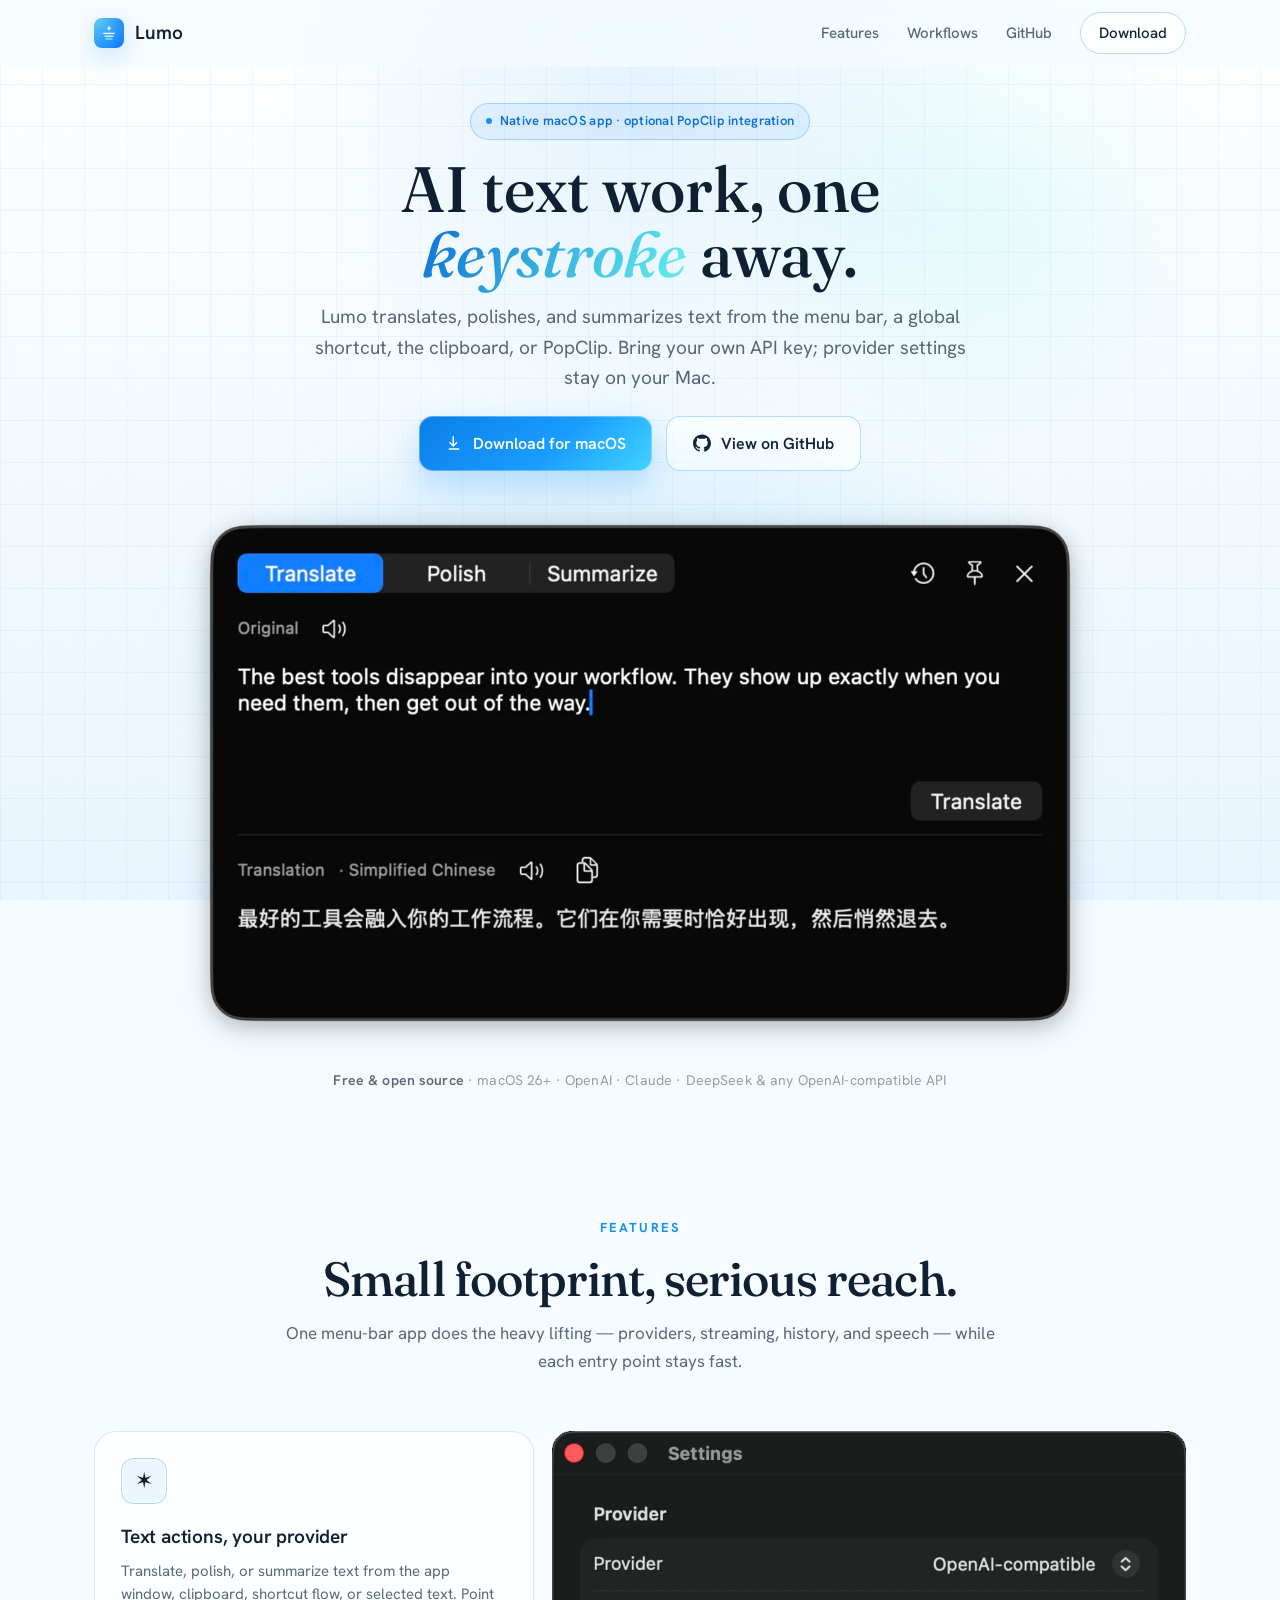
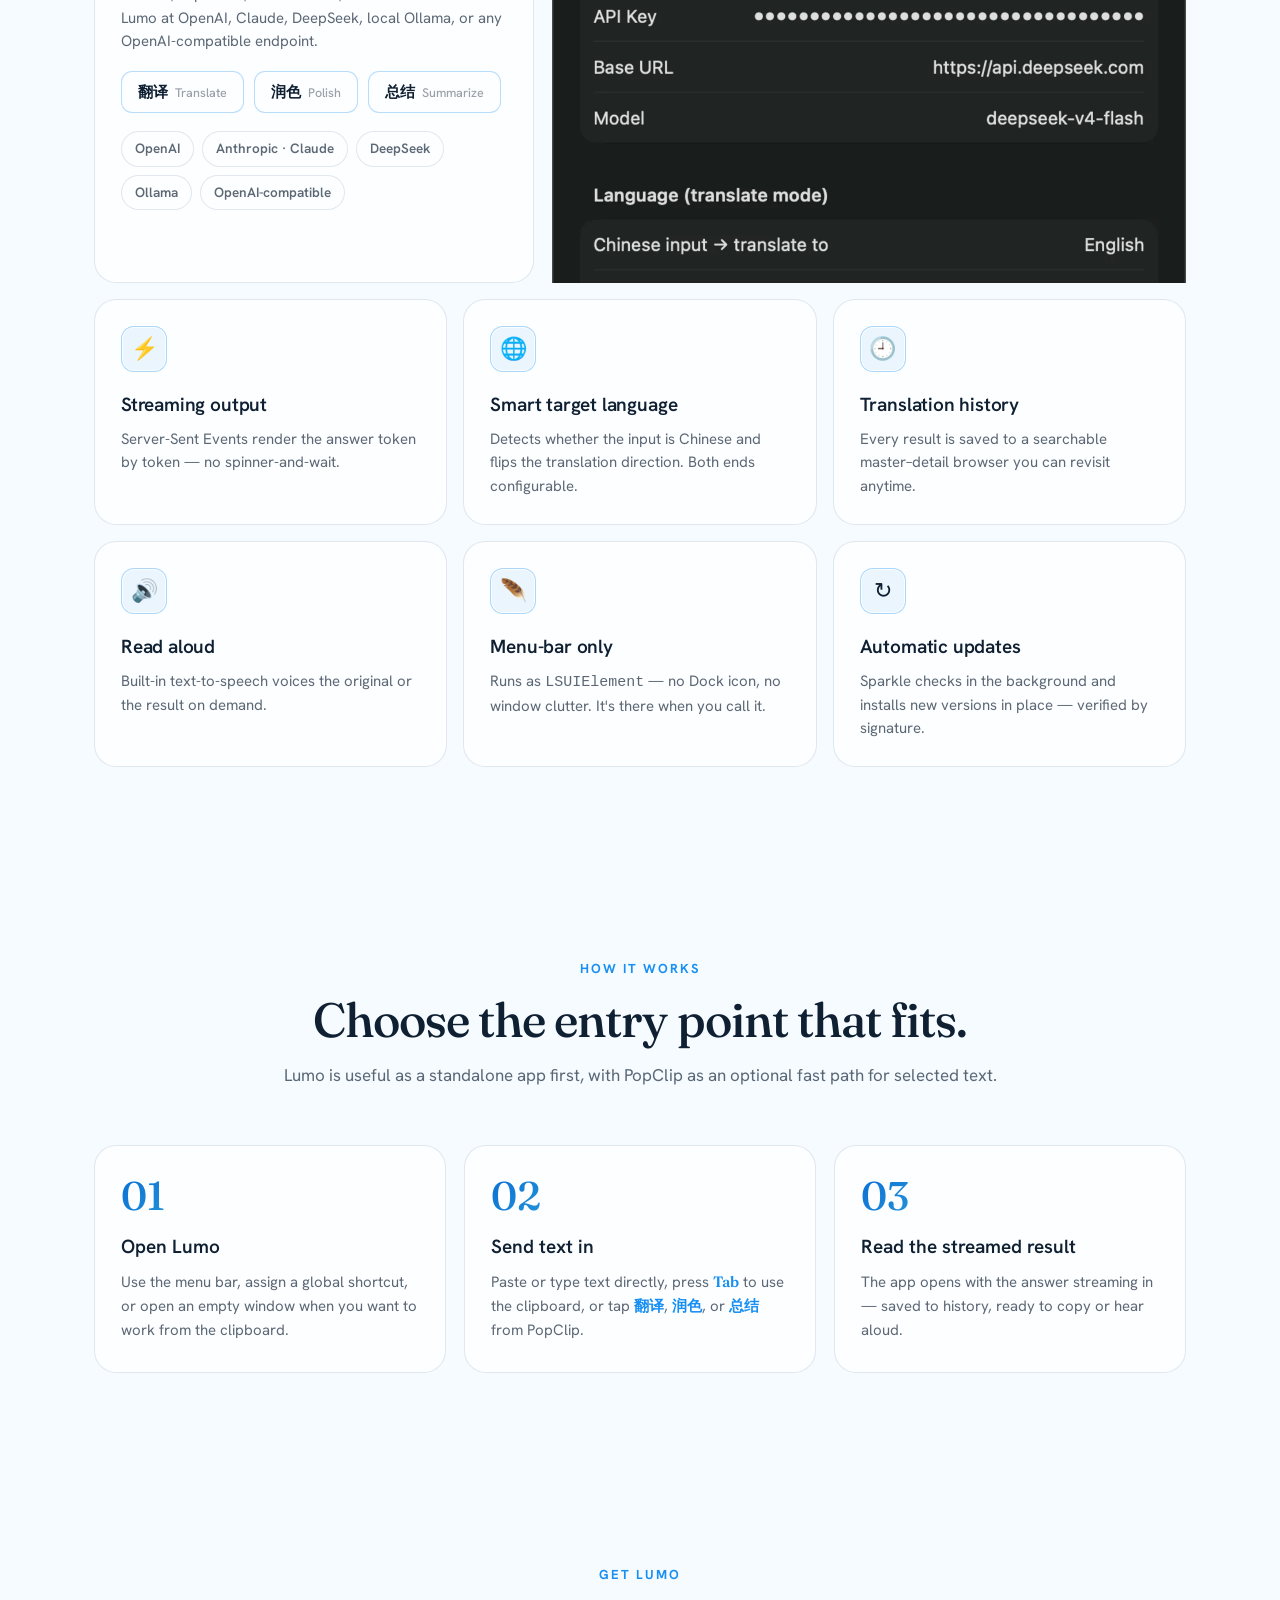
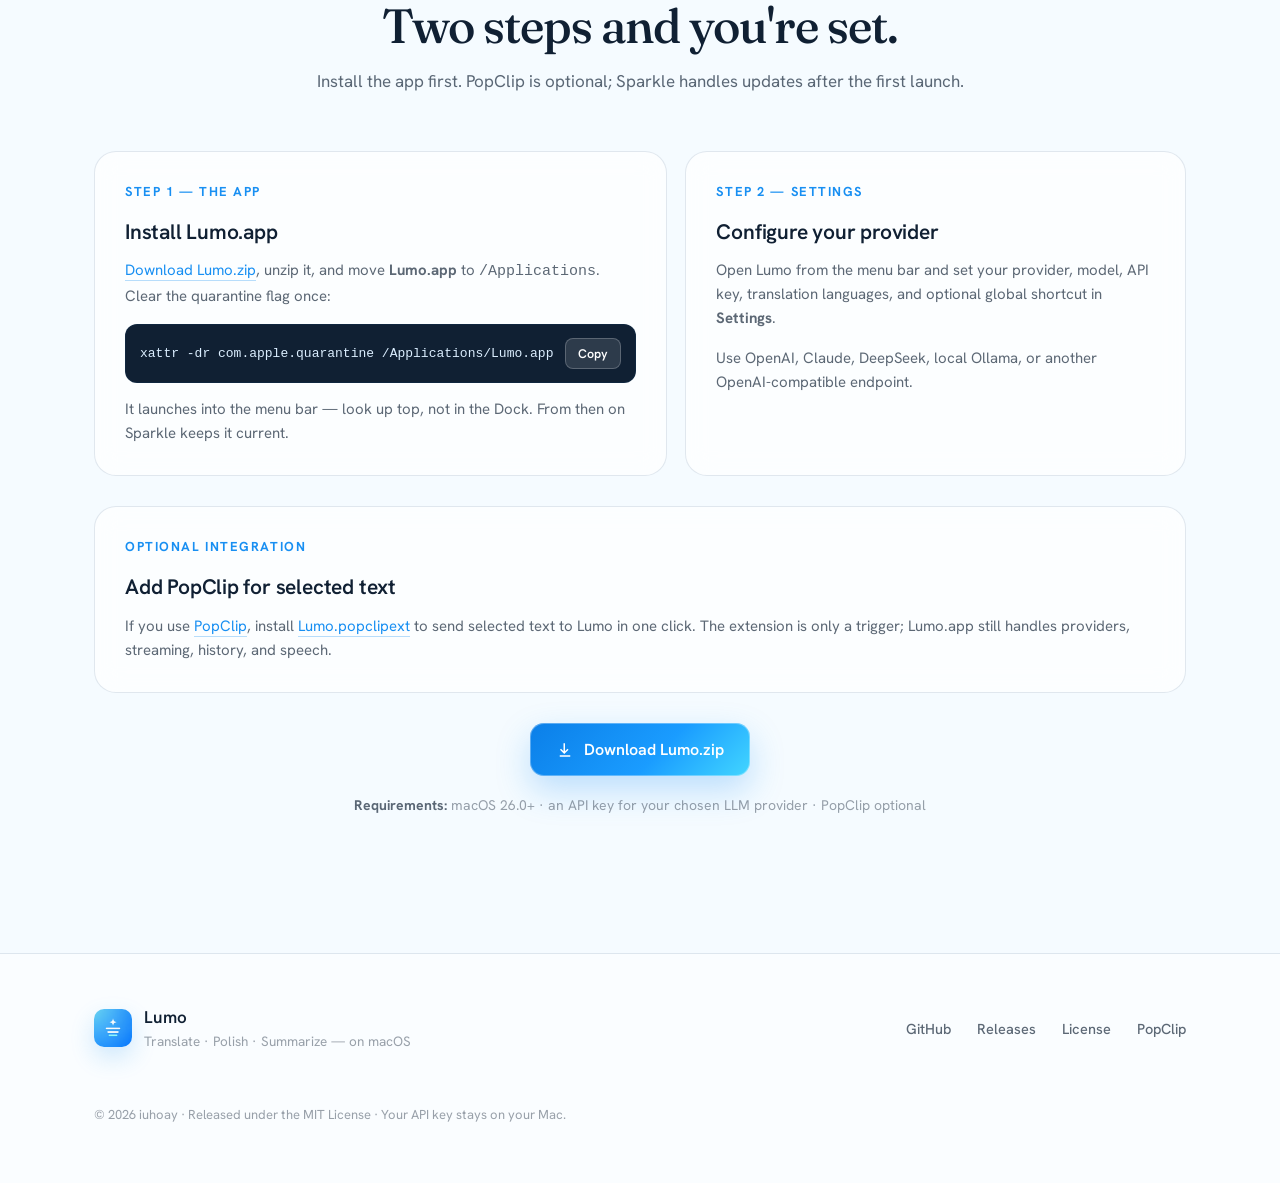
==== commit c4f75a02: "docs: refine landing page visuals" ====
--- a/docs/index.html
+++ b/docs/index.html
@@ -14,7 +14,7 @@
   <meta name="twitter:card" content="summary_large_image" />
 
   <link rel="icon" type="image/png" href="assets/icon.png" />
-  <link rel="apple-touch-icon" href="assets/icon.png" />
+  <link rel="apple-touch-icon" href="assets/app-icon.png" />
 
   <!-- Fonts: Fraunces (luminous editorial serif, display) + Hanken Grotesk (body) -->
   <link rel="preconnect" href="https://fonts.googleapis.com" />
@@ -23,20 +23,20 @@
 
   <style>
     :root {
-      --bg-0: #f7f8f6;
-      --bg-1: #eef3f1;
-      --violet: #0f766e;
-      --violet-deep: #115e59;
-      --magenta: #c9782d;
-      --blue: #2563eb;
-      --cyan: #0891b2;
-      --ink: #18201f;
-      --dim: rgba(24, 32, 31, 0.68);
-      --faint: rgba(24, 32, 31, 0.42);
+      --bg-0: #f5fbff;
+      --bg-1: #e9f6ff;
+      --violet: #188ff2;
+      --violet-deep: #0b6fd3;
+      --magenta: #54d8ff;
+      --blue: #1a9cff;
+      --cyan: #64f4ee;
+      --ink: #102033;
+      --dim: rgba(16, 32, 51, 0.68);
+      --faint: rgba(16, 32, 51, 0.42);
       --glass: rgba(255, 255, 255, 0.72);
       --glass-2: rgba(255, 255, 255, 0.92);
-      --line: rgba(28, 43, 40, 0.12);
-      --line-bright: rgba(15, 118, 110, 0.28);
+      --line: rgba(16, 64, 112, 0.12);
+      --line-bright: rgba(24, 143, 242, 0.30);
       --display: "Fraunces", "Iowan Old Style", Georgia, serif;
       --body: "Hanken Grotesk", -apple-system, BlinkMacSystemFont, sans-serif;
       --mono: ui-monospace, "SF Mono", "JetBrains Mono", Menlo, monospace;
@@ -64,10 +64,12 @@
       inset: 0;
       z-index: -2;
       background:
-        linear-gradient(rgba(24, 32, 31, 0.035) 1px, transparent 1px),
-        linear-gradient(90deg, rgba(24, 32, 31, 0.035) 1px, transparent 1px),
-        linear-gradient(180deg, #ffffff 0%, var(--bg-0) 42%, var(--bg-1) 100%);
-      background-size: 42px 42px, 42px 42px, auto;
+        radial-gradient(760px circle at 50% 8%, rgba(26, 156, 255, 0.10), transparent 48%),
+        radial-gradient(520px circle at 76% 24%, rgba(100, 244, 238, 0.14), transparent 48%),
+        linear-gradient(rgba(16, 64, 112, 0.045) 1px, transparent 1px),
+        linear-gradient(90deg, rgba(16, 64, 112, 0.045) 1px, transparent 1px),
+        linear-gradient(180deg, #ffffff 0%, var(--bg-0) 44%, var(--bg-1) 100%);
+      background-size: auto, auto, 42px 42px, 42px 42px, auto;
     }
     /* fine grain overlay for premium depth */
     .grain {
@@ -83,14 +85,14 @@
       position: sticky; top: 0; z-index: 50;
       backdrop-filter: blur(18px) saturate(150%);
       -webkit-backdrop-filter: blur(18px) saturate(150%);
-      background: rgba(247, 248, 246, 0.78);
+      background: rgba(245, 251, 255, 0.78);
       border-bottom: 1px solid transparent;
       transition: border-color 0.4s ease, background 0.4s ease;
     }
     header.nav.scrolled { border-bottom-color: var(--line); background: rgba(255, 255, 255, 0.88); }
     .nav-inner { display: flex; align-items: center; justify-content: space-between; height: 66px; }
     .brand { display: flex; align-items: center; gap: 11px; font-weight: 600; font-size: 19px; letter-spacing: 0; }
-    .brand img { width: 30px; height: 30px; border-radius: 8px; box-shadow: 0 8px 24px rgba(24, 32, 31, 0.16); }
+    .brand img { width: 30px; height: 30px; border-radius: 8px; box-shadow: 0 8px 24px rgba(24, 143, 242, 0.22); }
     .nav-links { display: flex; align-items: center; gap: 28px; }
     .nav-links a { color: var(--dim); text-decoration: none; font-size: 15px; font-weight: 500; transition: color 0.2s; }
     .nav-links a:hover { color: var(--ink); }
@@ -98,22 +100,15 @@
       color: var(--ink); border: 1px solid var(--line-bright); padding: 8px 18px; border-radius: 999px;
       background: var(--glass); transition: all 0.25s;
     }
-    .nav-links .ghost-pill:hover { background: var(--glass-2); box-shadow: 0 10px 26px rgba(15, 118, 110, 0.16); }
+    .nav-links .ghost-pill:hover { background: var(--glass-2); box-shadow: 0 10px 26px rgba(24, 143, 242, 0.18); }
     @media (max-width: 720px) { .nav-links a:not(.ghost-pill) { display: none; } }
 
     /* ---------------- Hero ---------------- */
     .hero { position: relative; text-align: center; padding: 36px 0 30px; }
-    .app-mark {
-      width: 76px; height: 76px; border-radius: 20px; margin: 0 auto 18px; display: block;
-      box-shadow: 0 18px 48px rgba(24, 32, 31, 0.18), 0 0 0 1px rgba(255,255,255,0.7) inset;
-      animation: bob 6s ease-in-out infinite;
-    }
-    @keyframes bob { 0%,100% { transform: translateY(0) rotate(-0.5deg); } 50% { transform: translateY(-12px) rotate(0.5deg); } }
-
     .eyebrow {
       display: inline-flex; align-items: center; gap: 8px;
       font-size: 13px; font-weight: 600; letter-spacing: 0.02em; color: var(--violet-deep);
-      background: rgba(15, 118, 110, 0.08); border: 1px solid var(--line-bright);
+      background: rgba(24, 143, 242, 0.08); border: 1px solid var(--line-bright);
       padding: 7px 15px; border-radius: 999px; margin-bottom: 16px;
     }
     .eyebrow .dot { width: 6px; height: 6px; border-radius: 50%; background: var(--violet); }
@@ -141,12 +136,12 @@
     .btn svg { width: 18px; height: 18px; }
     .btn-primary {
       color: #ffffff;
-      background: #17211f;
-      box-shadow: 0 12px 30px rgba(24, 32, 31, 0.22), 0 0 0 1px rgba(255,255,255,0.18) inset;
-    }
-    .btn-primary:hover { transform: translateY(-2px); background: #0f766e; box-shadow: 0 16px 38px rgba(15, 118, 110, 0.24), 0 0 0 1px rgba(255,255,255,0.28) inset; }
+      background: linear-gradient(135deg, #0b7fe8 0%, #1a9cff 58%, #42d6ff 100%);
+      box-shadow: 0 14px 34px rgba(24, 143, 242, 0.26), 0 0 0 1px rgba(255,255,255,0.32) inset;
+    }
+    .btn-primary:hover { transform: translateY(-2px); background: linear-gradient(135deg, #0872d0 0%, #168cf0 56%, #64f4ee 100%); box-shadow: 0 16px 38px rgba(24, 143, 242, 0.32), 0 0 0 1px rgba(255,255,255,0.36) inset; }
     .btn-ghost { color: var(--ink); background: var(--glass); border: 1px solid var(--line-bright); }
-    .btn-ghost:hover { transform: translateY(-2px); background: var(--glass-2); box-shadow: 0 12px 30px rgba(24, 32, 31, 0.12); }
+    .btn-ghost:hover { transform: translateY(-2px); background: var(--glass-2); box-shadow: 0 12px 30px rgba(24, 143, 242, 0.14); }
 
     .hero .meta { font-size: 14px; color: var(--faint); letter-spacing: 0.01em; margin-top: 18px; }
     .hero .meta b { color: var(--dim); font-weight: 600; }
@@ -155,7 +150,7 @@
     .screenshot-stage { margin-top: 24px; position: relative; }
     .screenshot-glow {
       position: absolute; inset: -6% 14% auto 14%; height: 70%; z-index: -1; border-radius: 50%;
-      background: rgba(15, 118, 110, 0.08); filter: blur(44px);
+      background: linear-gradient(135deg, rgba(26, 156, 255, 0.13), rgba(100, 244, 238, 0.10)); filter: blur(44px);
     }
     .screenshot-frame {
       position: relative; max-width: 920px; margin: 0 auto;
@@ -186,13 +181,13 @@
     /* pointer-tracking spotlight */
     .card::before {
       content: ""; position: absolute; inset: 0; opacity: 0; transition: opacity 0.3s; pointer-events: none;
-      background: radial-gradient(360px circle at var(--mx, 50%) var(--my, 50%), rgba(15, 118, 110, 0.10), transparent 60%);
+      background: radial-gradient(360px circle at var(--mx, 50%) var(--my, 50%), rgba(26, 156, 255, 0.11), transparent 60%);
     }
     .card:hover { transform: translateY(-4px); border-color: var(--line-bright); background: var(--glass-2); }
     .card:hover::before { opacity: 1; }
     .card .ic {
       width: 46px; height: 46px; border-radius: 13px; display: grid; place-items: center; font-size: 22px;
-      margin-bottom: 18px; background: rgba(15, 118, 110, 0.08); border: 1px solid var(--line-bright);
+      margin-bottom: 18px; background: rgba(24, 143, 242, 0.08); border: 1px solid var(--line-bright);
       box-shadow: inset 0 0 0 1px rgba(255,255,255,0.76);
     }
     .card h3 { font-size: 19px; font-weight: 600; letter-spacing: -0.01em; margin-bottom: 8px; }
@@ -257,8 +252,8 @@
 
     .term {
       display: flex; align-items: center; gap: 12px; justify-content: space-between;
-      font-family: var(--mono); font-size: 13px; color: #dce9e5;
-      background: #16211f; border: 1px solid rgba(24, 32, 31, 0.18); border-radius: 12px; padding: 13px 14px;
+      font-family: var(--mono); font-size: 13px; color: #dbeeff;
+      background: #102033; border: 1px solid rgba(16, 64, 112, 0.20); border-radius: 12px; padding: 13px 14px;
       margin: 14px 0; overflow-x: auto;
     }
     .term code { white-space: nowrap; }
@@ -280,7 +275,7 @@
     }
     .foot-inner { display: flex; align-items: center; justify-content: space-between; gap: 24px; flex-wrap: wrap; }
     .foot-brand { display: flex; align-items: center; gap: 12px; }
-    .foot-brand img { width: 38px; height: 38px; border-radius: 10px; box-shadow: 0 10px 24px rgba(24,32,31,0.14); }
+    .foot-brand img { width: 38px; height: 38px; border-radius: 10px; box-shadow: 0 10px 24px rgba(24, 143, 242, 0.20); }
     .foot-brand .t { font-weight: 600; font-size: 17px; }
     .foot-brand .s { font-size: 13.5px; color: var(--faint); }
     .foot-links { display: flex; gap: 26px; }
@@ -310,7 +305,6 @@
       /* hero: tighten vertical rhythm; .hero is also .wrap, and this shorthand
          would zero its 18px gutter, so restore the left/right padding here */
       .hero { padding: 52px 18px; }
-      .app-mark { width: 88px; height: 88px; border-radius: 22px; margin-bottom: 24px; }
       .eyebrow { font-size: 12px; padding: 6px 13px; margin-bottom: 22px; }
       .hero h1 { margin-bottom: 20px; }
       .hero p.lead { margin-bottom: 30px; }
@@ -352,7 +346,7 @@
   <header class="nav" id="nav">
     <div class="wrap nav-inner">
       <a class="brand" href="#top" style="text-decoration:none;color:inherit">
-        <img src="assets/icon.png" alt="Lumo icon" />
+        <img src="assets/app-icon.png" alt="Lumo icon" />
         <span>Lumo</span>
       </a>
       <nav class="nav-links">
@@ -368,14 +362,13 @@
 
   <!-- HERO -->
   <section class="hero wrap">
-    <img class="app-mark pop p1" src="assets/icon.png" alt="Lumo — translation app icon" />
-    <div class="pop p2"><span class="eyebrow"><span class="dot"></span> Native macOS app · optional PopClip integration</span></div>
-    <h1 class="pop p3">AI text work, one <em>keystroke</em> away.</h1>
-    <p class="lead pop p4">
+    <div class="pop p1"><span class="eyebrow"><span class="dot"></span> Native macOS app · optional PopClip integration</span></div>
+    <h1 class="pop p2">AI text work, one <em>keystroke</em> away.</h1>
+    <p class="lead pop p3">
       Lumo translates, polishes, and summarizes text from the menu bar, a global shortcut,
       the clipboard, or PopClip. Bring your own API key; provider settings stay on your Mac.
     </p>
-    <div class="cta-row pop p5">
+    <div class="cta-row pop p4">
       <a class="btn btn-primary" href="https://github.com/iuhoay/lumo/releases/latest/download/Lumo.zip">
         <svg viewBox="0 0 24 24" fill="currentColor"><path d="M12 3v10.6l3.3-3.3 1.4 1.4-5.7 5.7-5.7-5.7 1.4-1.4 3.3 3.3V3h2zM5 19h14v2H5z"/></svg>
         Download for macOS
@@ -385,7 +378,7 @@
         View on GitHub
       </a>
     </div>
-    <div class="screenshot-stage pop p6">
+    <div class="screenshot-stage pop p5">
       <div class="screenshot-glow"></div>
       <div class="screenshot-frame">
         <img src="assets/app-window.webp" alt="Lumo translating a short English paragraph into Simplified Chinese in the native macOS app window" loading="eager" />
@@ -536,7 +529,7 @@
   <footer>
     <div class="wrap foot-inner">
       <div class="foot-brand">
-        <img src="assets/icon.png" alt="Lumo icon" />
+        <img src="assets/app-icon.png" alt="Lumo icon" />
         <div>
           <div class="t">Lumo</div>
           <div class="s">Translate · Polish · Summarize — on macOS</div>
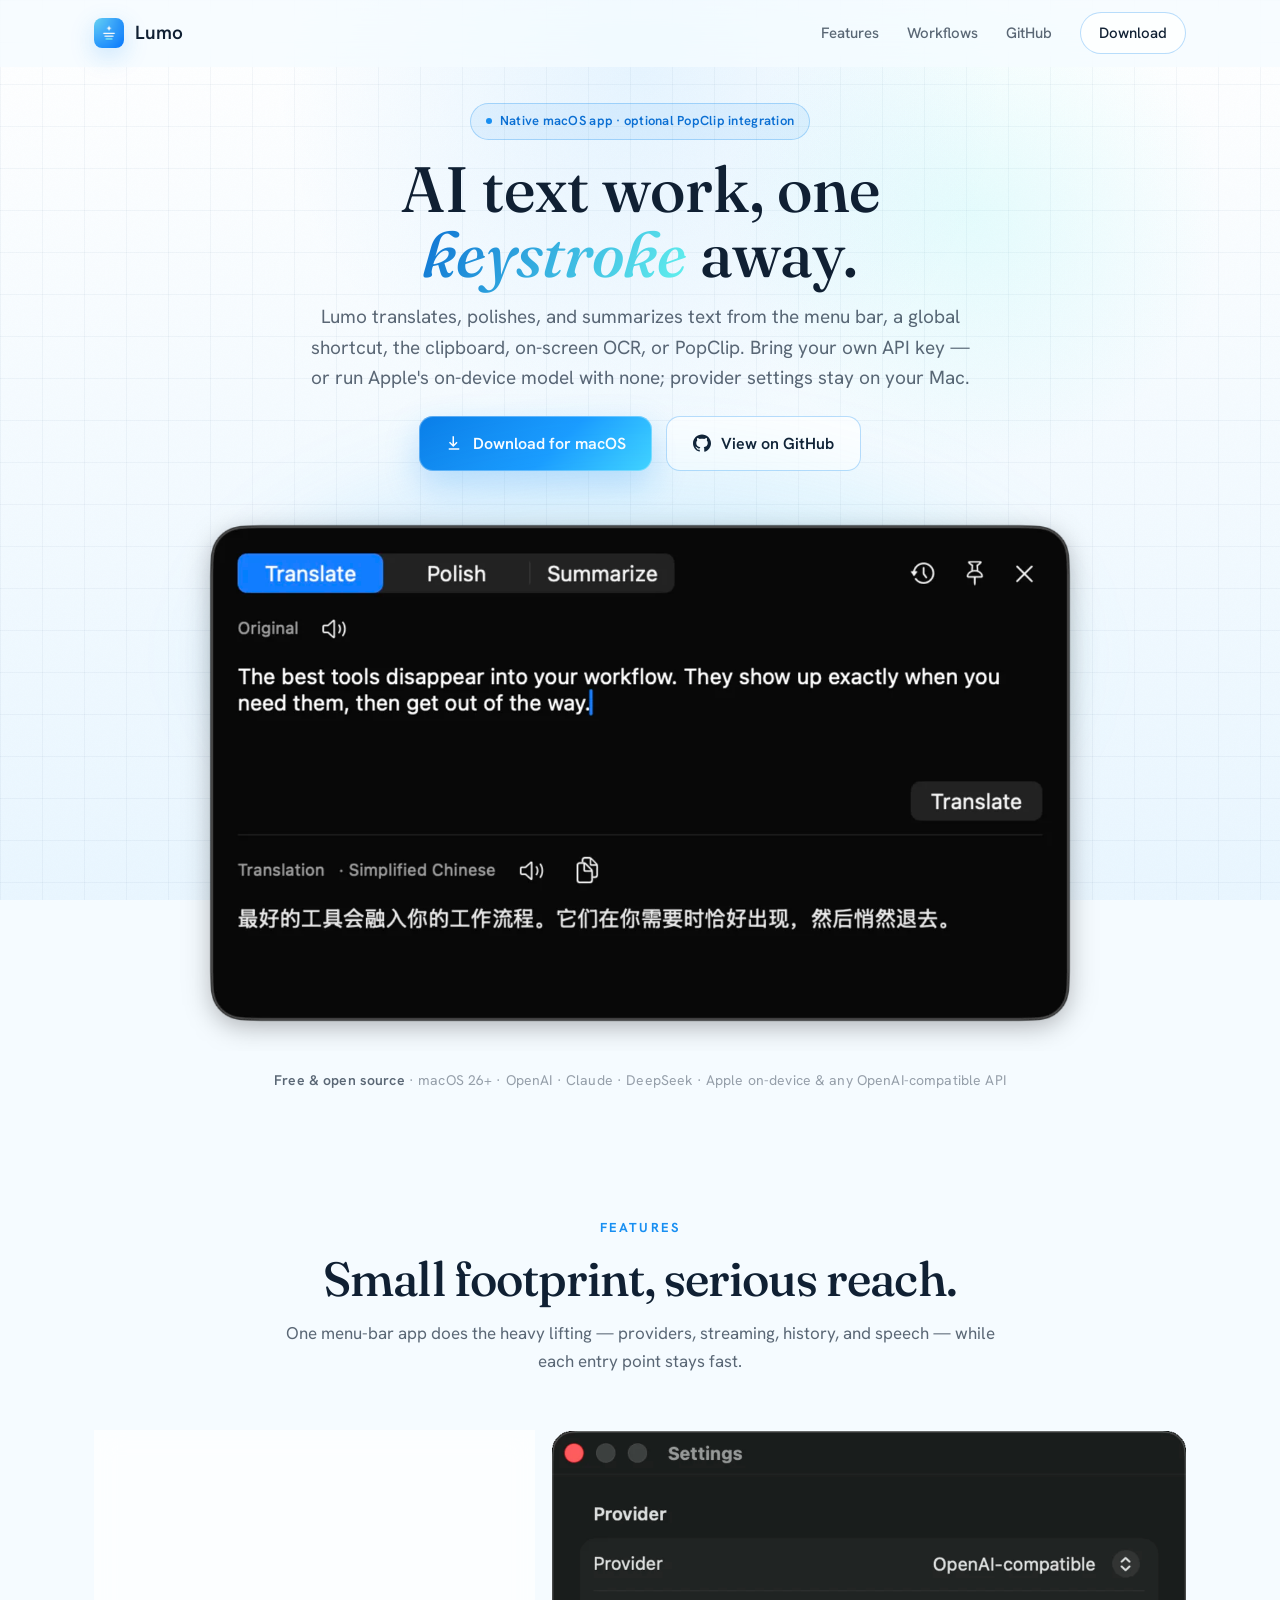
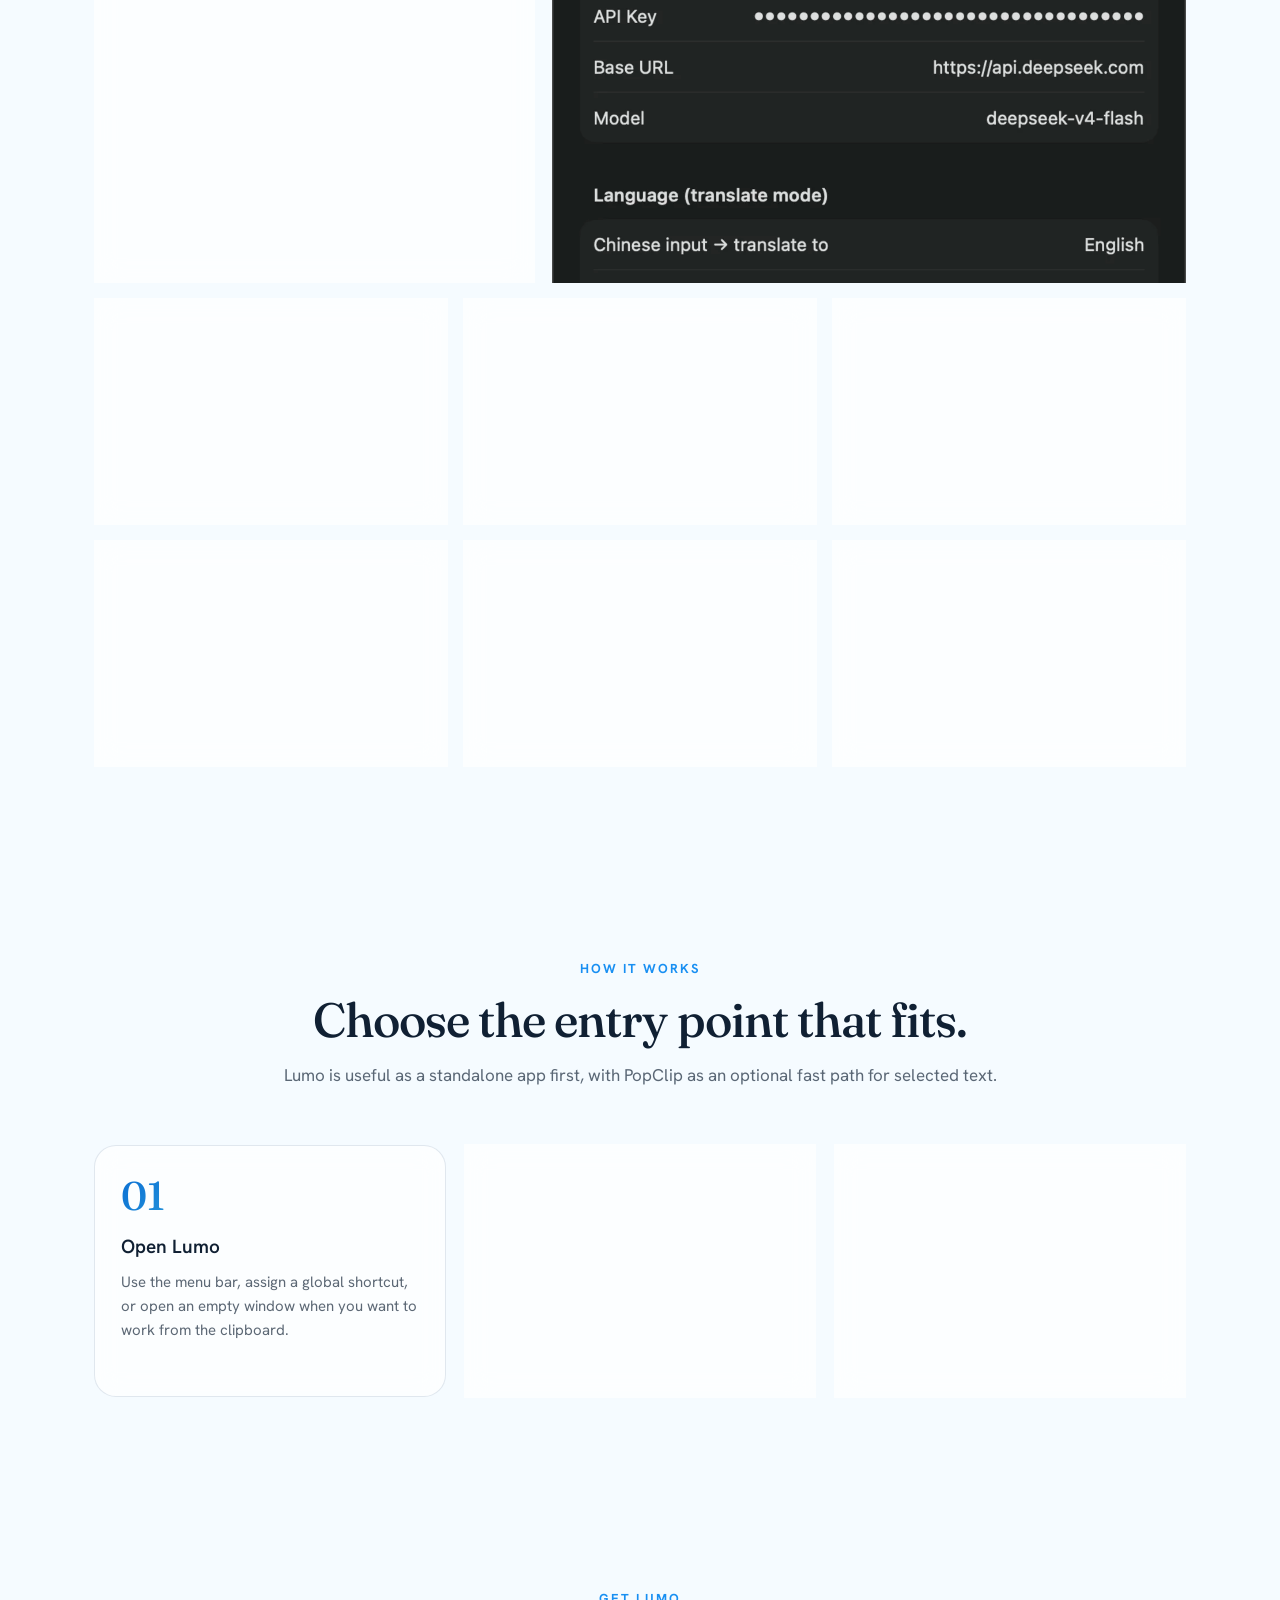
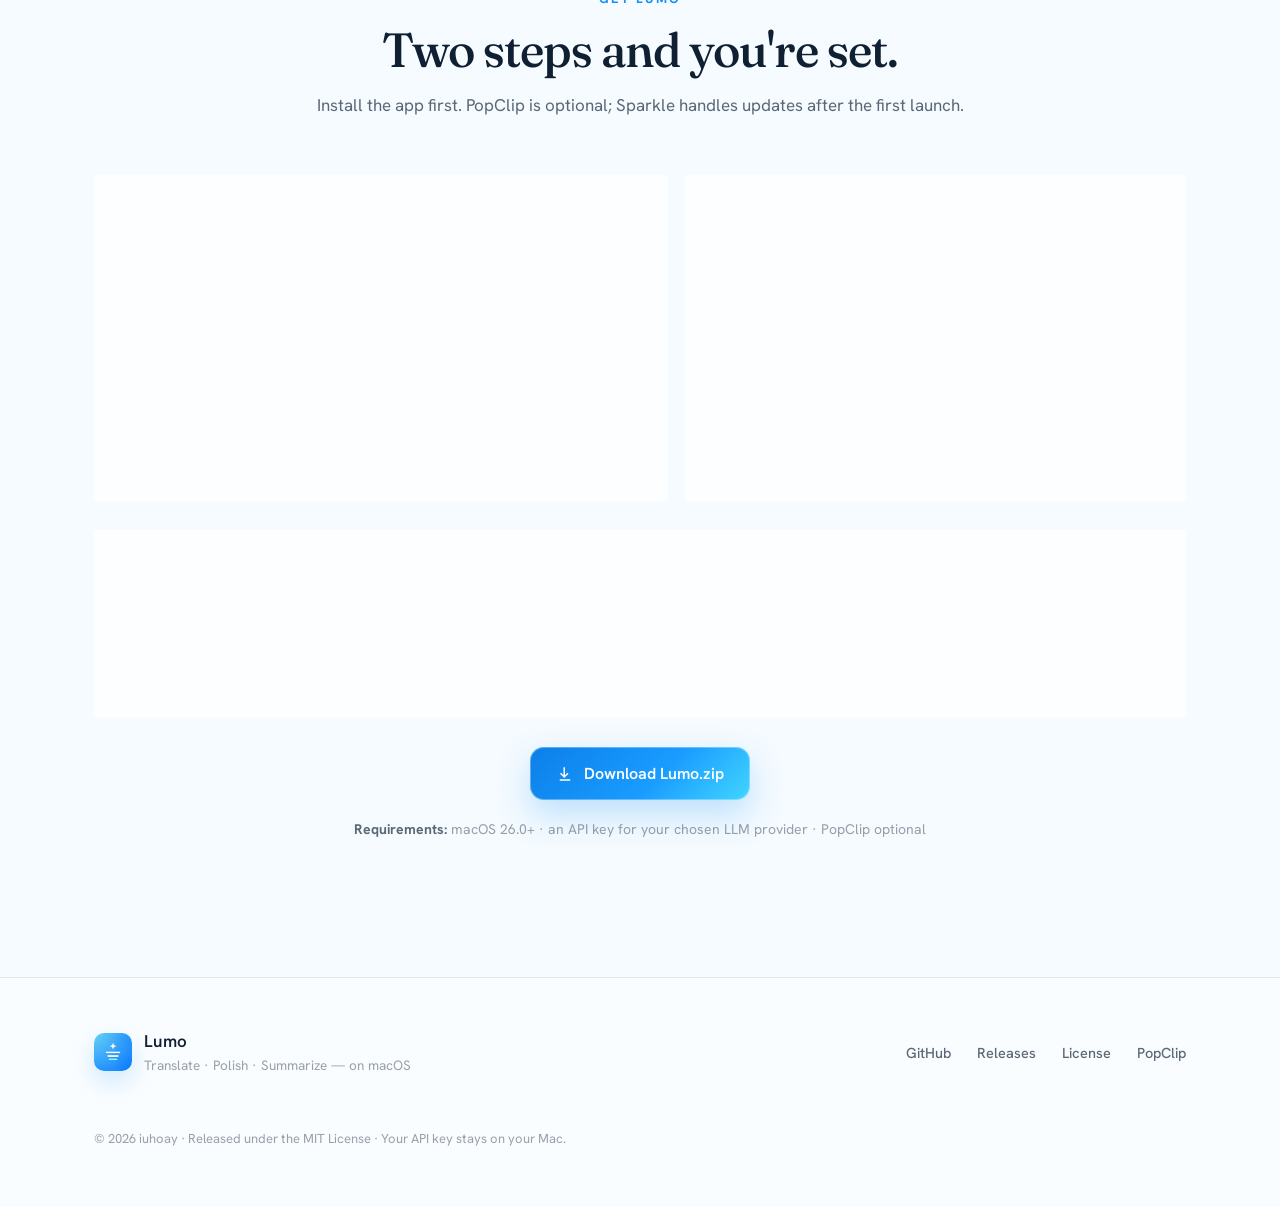
==== commit 98034312: "docs: surface OCR and Apple on-device provider on the landing page Bring docs/index.html in line wit" ====
--- a/docs/index.html
+++ b/docs/index.html
@@ -4,12 +4,12 @@
   <meta charset="UTF-8" />
   <meta name="viewport" content="width=device-width, initial-scale=1.0" />
   <title>Lumo — Translate, polish & summarize any text on macOS</title>
-  <meta name="description" content="Lumo is a native macOS text assistant for translating, polishing, and summarizing text from the menu bar, a global shortcut, the clipboard, or PopClip. Bring your own API key. Free & open source." />
+  <meta name="description" content="Lumo is a native macOS text assistant for translating, polishing, and summarizing text from the menu bar, a global shortcut, the clipboard, on-screen OCR, or PopClip. Bring your own API key — or run Apple's on-device model with none. Free & open source." />
 
   <!-- Social preview -->
   <meta property="og:type" content="website" />
   <meta property="og:title" content="Lumo — Translate, polish & summarize any text on macOS" />
-  <meta property="og:description" content="Translate, polish, and summarize text from anywhere on macOS. Use the menu bar, a global shortcut, clipboard input, or PopClip. Bring your own API key." />
+  <meta property="og:description" content="Translate, polish, and summarize text from anywhere on macOS. Use the menu bar, a global shortcut, clipboard input, on-screen OCR, or PopClip. Bring your own API key — or run Apple's on-device model with none." />
   <meta property="og:image" content="assets/banner.png" />
   <meta name="twitter:card" content="summary_large_image" />
 
@@ -366,7 +366,8 @@
     <h1 class="pop p2">AI text work, one <em>keystroke</em> away.</h1>
     <p class="lead pop p3">
       Lumo translates, polishes, and summarizes text from the menu bar, a global shortcut,
-      the clipboard, or PopClip. Bring your own API key; provider settings stay on your Mac.
+      the clipboard, on-screen OCR, or PopClip. Bring your own API key — or run Apple's
+      on-device model with none; provider settings stay on your Mac.
     </p>
     <div class="cta-row pop p4">
       <a class="btn btn-primary" href="https://github.com/iuhoay/lumo/releases/latest/download/Lumo.zip">
@@ -384,7 +385,7 @@
         <img src="assets/app-window.webp" alt="Lumo translating a short English paragraph into Simplified Chinese in the native macOS app window" loading="eager" />
       </div>
     </div>
-    <p class="meta pop p6"><b>Free &amp; open source</b> · macOS 26+ · OpenAI · Claude · DeepSeek &amp; any OpenAI-compatible API</p>
+    <p class="meta pop p6"><b>Free &amp; open source</b> · macOS 26+ · OpenAI · Claude · DeepSeek · Apple on-device &amp; any OpenAI-compatible API</p>
   </section>
 
   <!-- FEATURES -->
@@ -400,14 +401,14 @@
         <div class="card reveal">
           <div class="ic">✶</div>
           <h3>Text actions, your provider</h3>
-          <p>Translate, polish, or summarize text from the app window, clipboard, shortcut flow, or selected text. Point Lumo at OpenAI, Claude, DeepSeek, local Ollama, or any OpenAI-compatible endpoint.</p>
+          <p>Translate, polish, or summarize text from the app window, clipboard, shortcut flow, on-screen OCR, or selected text. Point Lumo at OpenAI, Claude, DeepSeek, local Ollama, any OpenAI-compatible endpoint, or Apple's on-device model — no API key required.</p>
           <div class="glyphs">
             <span>翻译<small>Translate</small></span>
             <span>润色<small>Polish</small></span>
             <span>总结<small>Summarize</small></span>
           </div>
           <div class="providers">
-            <span>OpenAI</span><span>Anthropic · Claude</span><span>DeepSeek</span><span>Ollama</span><span>OpenAI-compatible</span>
+            <span>OpenAI</span><span>Anthropic · Claude</span><span>DeepSeek</span><span>Ollama</span><span>Apple · On-Device</span><span>OpenAI-compatible</span>
           </div>
         </div>
         <div class="settings-showcase reveal d1">
@@ -469,7 +470,7 @@
         <div class="step reveal d1">
           <div class="n">02</div>
           <h3>Send text in</h3>
-          <p>Paste or type text directly, press <span class="cn">Tab</span> to use the clipboard, or tap <span class="cn">翻译</span>, <span class="cn">润色</span>, or <span class="cn">总结</span> from PopClip.</p>
+          <p>Paste or type text directly, press <span class="cn">Tab</span> to use the clipboard, grab on-screen text with OCR, or tap <span class="cn">翻译</span>, <span class="cn">润色</span>, or <span class="cn">总结</span> from PopClip.</p>
         </div>
         <div class="step reveal d2">
           <div class="n">03</div>
@@ -505,7 +506,7 @@
           <div class="tag">Step 2 — Settings</div>
           <h3>Configure your provider</h3>
           <p>Open Lumo from the menu bar and set your provider, model, API key, translation languages, and optional global shortcut in <b>Settings</b>.</p>
-          <p>Use OpenAI, Claude, DeepSeek, local Ollama, or another OpenAI-compatible endpoint.</p>
+          <p>Use OpenAI, Claude, DeepSeek, local Ollama, another OpenAI-compatible endpoint, or Apple's on-device model (no API key).</p>
         </div>
       </div>
 
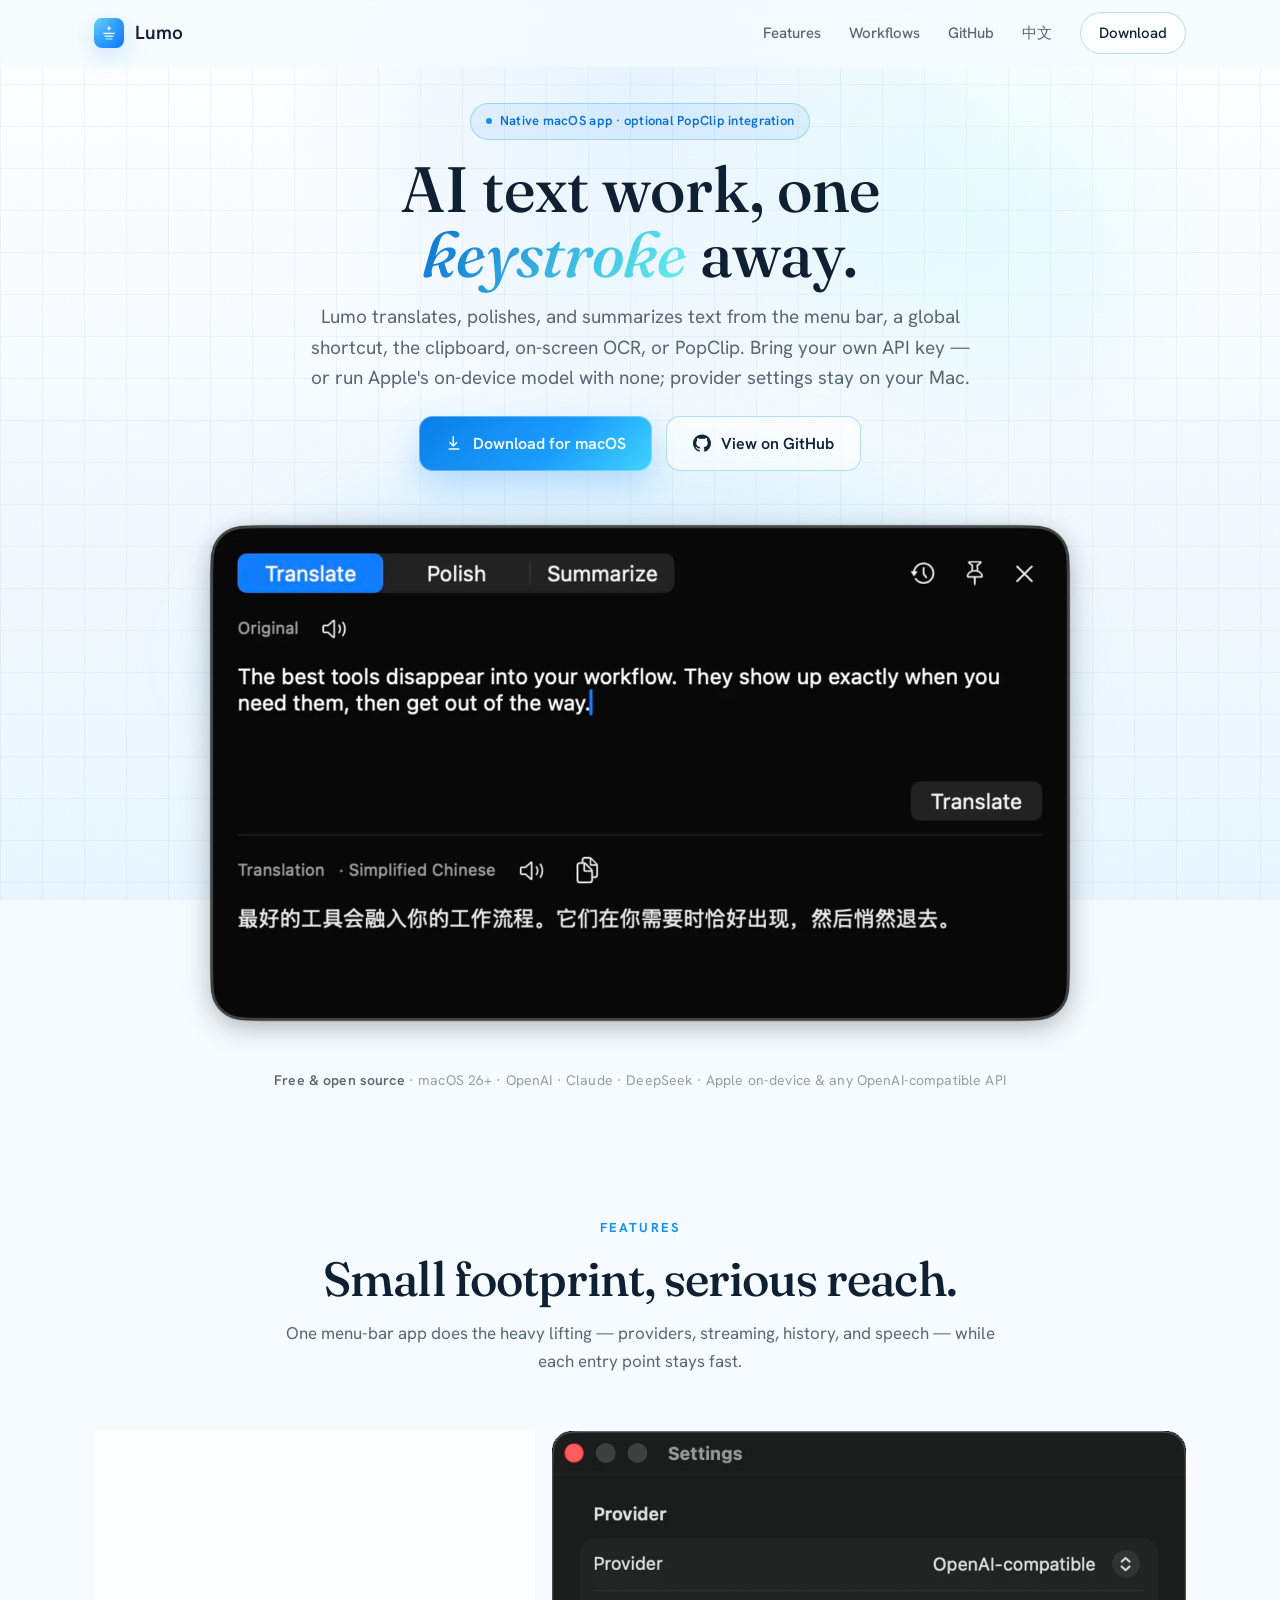
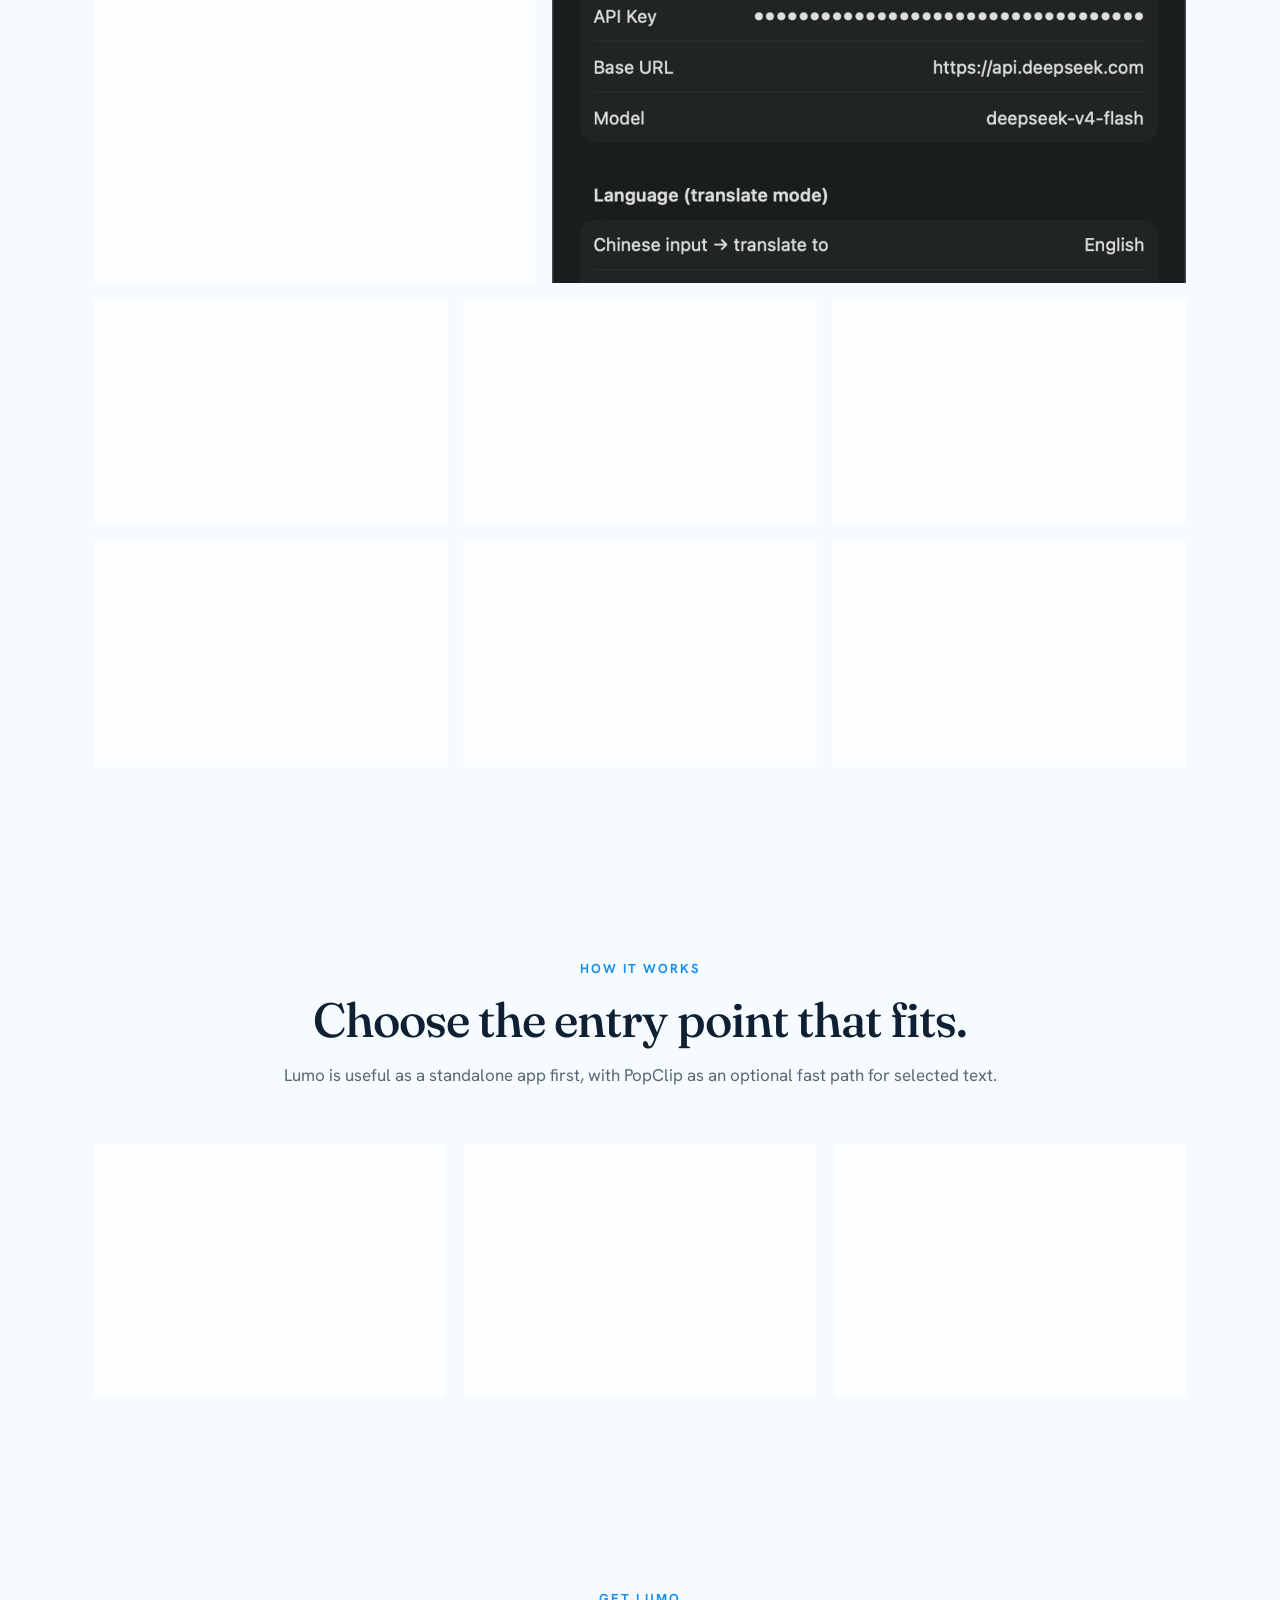
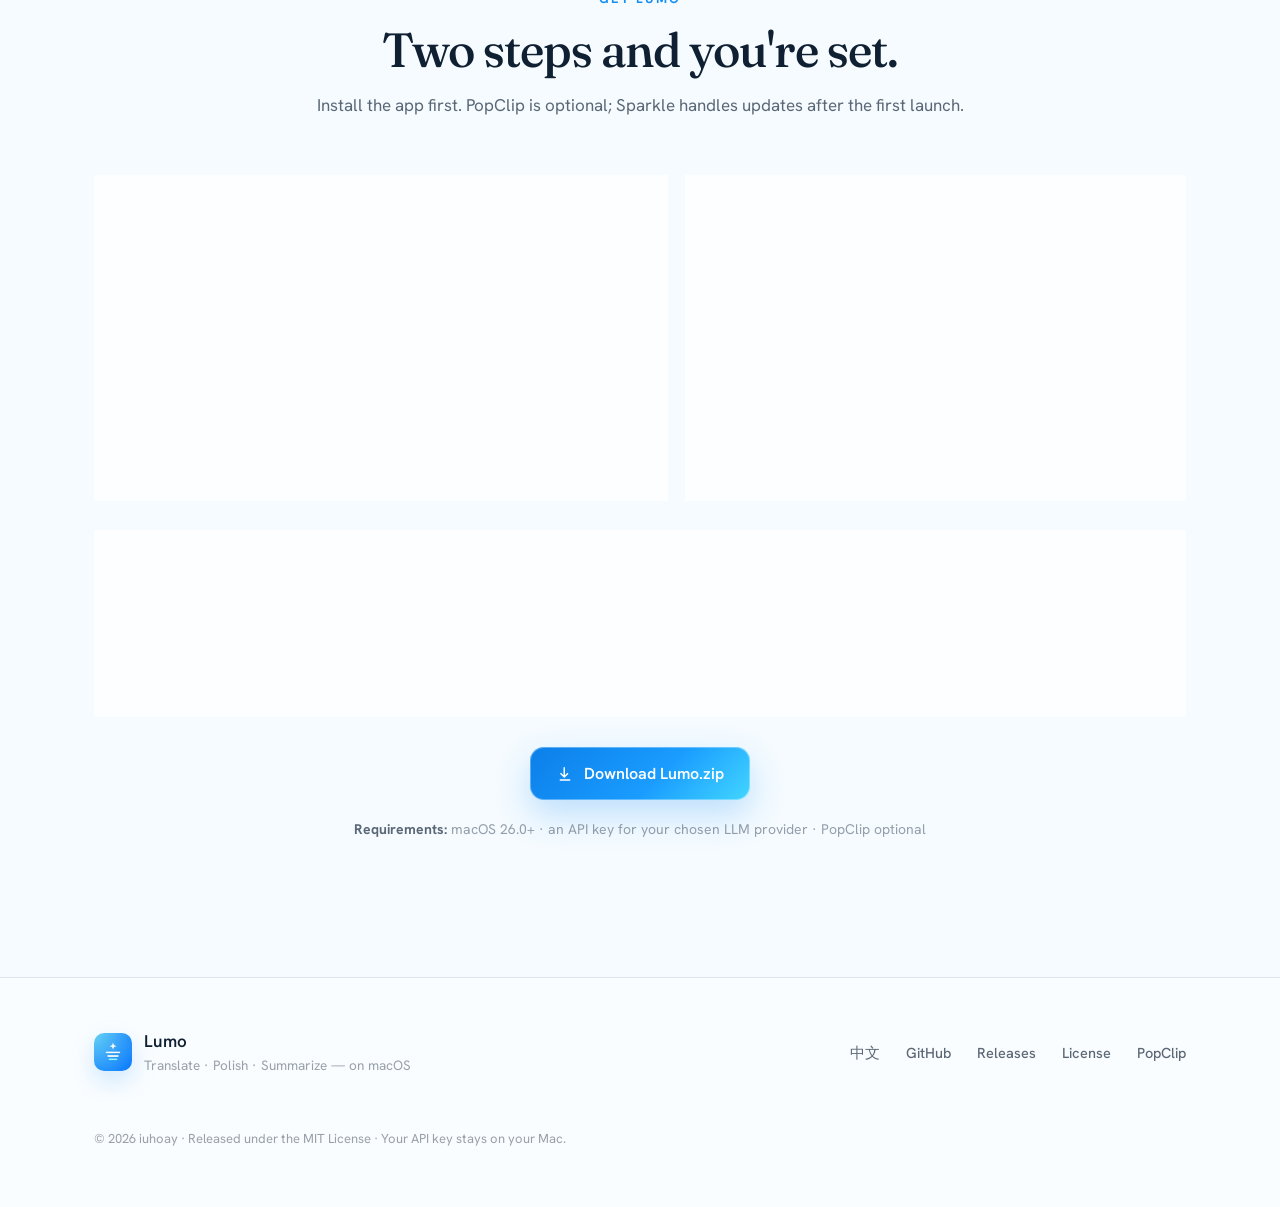
==== commit fe8c7da4: "docs: extract shared landing-page CSS into styles.css Both index.html and zh/index.html carried an i" ====
--- a/docs/index.html
+++ b/docs/index.html
@@ -8,6 +8,9 @@
 
   <!-- Social preview -->
   <meta property="og:type" content="website" />
+  <meta property="og:url" content="https://iuhoay.dev/lumo/" />
+  <meta property="og:locale" content="en_US" />
+  <meta property="og:locale:alternate" content="zh_CN" />
   <meta property="og:title" content="Lumo — Translate, polish & summarize any text on macOS" />
   <meta property="og:description" content="Translate, polish, and summarize text from anywhere on macOS. Use the menu bar, a global shortcut, clipboard input, on-screen OCR, or PopClip. Bring your own API key — or run Apple's on-device model with none." />
   <meta property="og:image" content="assets/banner.png" />
@@ -16,327 +19,18 @@
   <link rel="icon" type="image/png" href="assets/icon.png" />
   <link rel="apple-touch-icon" href="assets/app-icon.png" />
 
+  <!-- Canonical + language alternates -->
+  <link rel="canonical" href="https://iuhoay.dev/lumo/" />
+  <link rel="alternate" hreflang="en" href="https://iuhoay.dev/lumo/" />
+  <link rel="alternate" hreflang="zh-Hans" href="https://iuhoay.dev/lumo/zh/" />
+  <link rel="alternate" hreflang="x-default" href="https://iuhoay.dev/lumo/" />
+
   <!-- Fonts: Fraunces (luminous editorial serif, display) + Hanken Grotesk (body) -->
   <link rel="preconnect" href="https://fonts.googleapis.com" />
   <link rel="preconnect" href="https://fonts.gstatic.com" crossorigin />
   <link href="https://fonts.googleapis.com/css2?family=Fraunces:ital,opsz,wght@0,9..144,400;0,9..144,500;0,9..144,600;1,9..144,500&family=Hanken+Grotesk:wght@400;500;600;700&display=swap" rel="stylesheet" />
 
-  <style>
-    :root {
-      --bg-0: #f5fbff;
-      --bg-1: #e9f6ff;
-      --violet: #188ff2;
-      --violet-deep: #0b6fd3;
-      --magenta: #54d8ff;
-      --blue: #1a9cff;
-      --cyan: #64f4ee;
-      --ink: #102033;
-      --dim: rgba(16, 32, 51, 0.68);
-      --faint: rgba(16, 32, 51, 0.42);
-      --glass: rgba(255, 255, 255, 0.72);
-      --glass-2: rgba(255, 255, 255, 0.92);
-      --line: rgba(16, 64, 112, 0.12);
-      --line-bright: rgba(24, 143, 242, 0.30);
-      --display: "Fraunces", "Iowan Old Style", Georgia, serif;
-      --body: "Hanken Grotesk", -apple-system, BlinkMacSystemFont, sans-serif;
-      --mono: ui-monospace, "SF Mono", "JetBrains Mono", Menlo, monospace;
-      --radius: 22px;
-      --maxw: 1140px;
-    }
-
-    * { box-sizing: border-box; margin: 0; padding: 0; }
-
-    html { scroll-behavior: smooth; -webkit-text-size-adjust: 100%; }
-
-    body {
-      font-family: var(--body);
-      background: var(--bg-0);
-      color: var(--ink);
-      line-height: 1.6;
-      overflow-x: hidden;
-      -webkit-font-smoothing: antialiased;
-      text-rendering: optimizeLegibility;
-    }
-
-    /* ---- Atmosphere: quiet macOS utility surface with subtle structure ---- */
-    .atmosphere {
-      position: fixed;
-      inset: 0;
-      z-index: -2;
-      background:
-        radial-gradient(760px circle at 50% 8%, rgba(26, 156, 255, 0.10), transparent 48%),
-        radial-gradient(520px circle at 76% 24%, rgba(100, 244, 238, 0.14), transparent 48%),
-        linear-gradient(rgba(16, 64, 112, 0.045) 1px, transparent 1px),
-        linear-gradient(90deg, rgba(16, 64, 112, 0.045) 1px, transparent 1px),
-        linear-gradient(180deg, #ffffff 0%, var(--bg-0) 44%, var(--bg-1) 100%);
-      background-size: auto, auto, 42px 42px, 42px 42px, auto;
-    }
-    /* fine grain overlay for premium depth */
-    .grain {
-      position: fixed; inset: 0; z-index: -1; pointer-events: none; opacity: 0.018;
-      background-image: url("data:image/svg+xml,%3Csvg xmlns='http://www.w3.org/2000/svg' width='160' height='160'%3E%3Cfilter id='n'%3E%3CfeTurbulence type='fractalNoise' baseFrequency='0.85' numOctaves='3'/%3E%3C/filter%3E%3Crect width='100%25' height='100%25' filter='url(%23n)'/%3E%3C/svg%3E");
-    }
-
-    /* ---------------- Layout ---------------- */
-    .wrap { width: 100%; max-width: var(--maxw); margin: 0 auto; padding: 0 24px; }
-
-    /* ---------------- Nav ---------------- */
-    header.nav {
-      position: sticky; top: 0; z-index: 50;
-      backdrop-filter: blur(18px) saturate(150%);
-      -webkit-backdrop-filter: blur(18px) saturate(150%);
-      background: rgba(245, 251, 255, 0.78);
-      border-bottom: 1px solid transparent;
-      transition: border-color 0.4s ease, background 0.4s ease;
-    }
-    header.nav.scrolled { border-bottom-color: var(--line); background: rgba(255, 255, 255, 0.88); }
-    .nav-inner { display: flex; align-items: center; justify-content: space-between; height: 66px; }
-    .brand { display: flex; align-items: center; gap: 11px; font-weight: 600; font-size: 19px; letter-spacing: 0; }
-    .brand img { width: 30px; height: 30px; border-radius: 8px; box-shadow: 0 8px 24px rgba(24, 143, 242, 0.22); }
-    .nav-links { display: flex; align-items: center; gap: 28px; }
-    .nav-links a { color: var(--dim); text-decoration: none; font-size: 15px; font-weight: 500; transition: color 0.2s; }
-    .nav-links a:hover { color: var(--ink); }
-    .nav-links .ghost-pill {
-      color: var(--ink); border: 1px solid var(--line-bright); padding: 8px 18px; border-radius: 999px;
-      background: var(--glass); transition: all 0.25s;
-    }
-    .nav-links .ghost-pill:hover { background: var(--glass-2); box-shadow: 0 10px 26px rgba(24, 143, 242, 0.18); }
-    @media (max-width: 720px) { .nav-links a:not(.ghost-pill) { display: none; } }
-
-    /* ---------------- Hero ---------------- */
-    .hero { position: relative; text-align: center; padding: 36px 0 30px; }
-    .eyebrow {
-      display: inline-flex; align-items: center; gap: 8px;
-      font-size: 13px; font-weight: 600; letter-spacing: 0.02em; color: var(--violet-deep);
-      background: rgba(24, 143, 242, 0.08); border: 1px solid var(--line-bright);
-      padding: 7px 15px; border-radius: 999px; margin-bottom: 16px;
-    }
-    .eyebrow .dot { width: 6px; height: 6px; border-radius: 50%; background: var(--violet); }
-
-    .hero h1 {
-      font-family: var(--display); font-weight: 500; font-optical-sizing: auto;
-      font-size: clamp(38px, 6vw, 64px); line-height: 1.02; letter-spacing: 0;
-      margin: 0 auto 16px; max-width: 16ch;
-    }
-    .hero h1 em {
-      font-style: italic; font-weight: 500;
-      background: linear-gradient(120deg, var(--violet-deep) 0%, var(--cyan) 100%);
-      -webkit-background-clip: text; background-clip: text; -webkit-text-fill-color: transparent;
-    }
-    .hero p.lead {
-      font-size: clamp(16px, 2vw, 19px); color: var(--dim); max-width: 60ch; margin: 0 auto 22px; font-weight: 400;
-    }
-
-    .cta-row { display: flex; gap: 14px; justify-content: center; flex-wrap: wrap; margin-bottom: 22px; }
-    .btn {
-      display: inline-flex; align-items: center; gap: 10px; font-family: var(--body);
-      font-size: 16px; font-weight: 600; text-decoration: none; padding: 14px 26px; border-radius: 14px;
-      transition: transform 0.2s ease, box-shadow 0.3s ease, background 0.3s ease; cursor: pointer; border: none;
-    }
-    .btn svg { width: 18px; height: 18px; }
-    .btn-primary {
-      color: #ffffff;
-      background: linear-gradient(135deg, #0b7fe8 0%, #1a9cff 58%, #42d6ff 100%);
-      box-shadow: 0 14px 34px rgba(24, 143, 242, 0.26), 0 0 0 1px rgba(255,255,255,0.32) inset;
-    }
-    .btn-primary:hover { transform: translateY(-2px); background: linear-gradient(135deg, #0872d0 0%, #168cf0 56%, #64f4ee 100%); box-shadow: 0 16px 38px rgba(24, 143, 242, 0.32), 0 0 0 1px rgba(255,255,255,0.36) inset; }
-    .btn-ghost { color: var(--ink); background: var(--glass); border: 1px solid var(--line-bright); }
-    .btn-ghost:hover { transform: translateY(-2px); background: var(--glass-2); box-shadow: 0 12px 30px rgba(24, 143, 242, 0.14); }
-
-    .hero .meta { font-size: 14px; color: var(--faint); letter-spacing: 0.01em; margin-top: 18px; }
-    .hero .meta b { color: var(--dim); font-weight: 600; }
-
-    /* app screenshots */
-    .screenshot-stage { margin-top: 24px; position: relative; }
-    .screenshot-glow {
-      position: absolute; inset: -6% 14% auto 14%; height: 70%; z-index: -1; border-radius: 50%;
-      background: linear-gradient(135deg, rgba(26, 156, 255, 0.13), rgba(100, 244, 238, 0.10)); filter: blur(44px);
-    }
-    .screenshot-frame {
-      position: relative; max-width: 920px; margin: 0 auto;
-    }
-    .screenshot-frame img { width: 100%; display: block; }
-
-    /* ---------------- Section scaffolding ---------------- */
-    section { padding: 96px 0; position: relative; }
-    .sec-head { text-align: center; max-width: 720px; margin: 0 auto 56px; }
-    .sec-head .kicker {
-      font-size: 13px; font-weight: 700; letter-spacing: 0.16em; text-transform: uppercase;
-      color: var(--violet); margin-bottom: 14px;
-    }
-    .sec-head h2 {
-      font-family: var(--display); font-weight: 500; font-size: clamp(30px, 4.6vw, 48px);
-      line-height: 1.08; letter-spacing: -0.02em;
-    }
-    .sec-head p { color: var(--dim); font-size: 17px; margin-top: 16px; }
-
-    /* ---------------- Bento feature grid ---------------- */
-    .bento { display: grid; grid-template-columns: repeat(6, 1fr); gap: 16px; }
-    .card {
-      position: relative; border-radius: var(--radius); padding: 26px;
-      background: var(--glass); border: 1px solid var(--line);
-      backdrop-filter: blur(14px); -webkit-backdrop-filter: blur(14px);
-      overflow: hidden; transition: transform 0.3s ease, border-color 0.3s ease, background 0.3s ease;
-    }
-    /* pointer-tracking spotlight */
-    .card::before {
-      content: ""; position: absolute; inset: 0; opacity: 0; transition: opacity 0.3s; pointer-events: none;
-      background: radial-gradient(360px circle at var(--mx, 50%) var(--my, 50%), rgba(26, 156, 255, 0.11), transparent 60%);
-    }
-    .card:hover { transform: translateY(-4px); border-color: var(--line-bright); background: var(--glass-2); }
-    .card:hover::before { opacity: 1; }
-    .card .ic {
-      width: 46px; height: 46px; border-radius: 13px; display: grid; place-items: center; font-size: 22px;
-      margin-bottom: 18px; background: rgba(24, 143, 242, 0.08); border: 1px solid var(--line-bright);
-      box-shadow: inset 0 0 0 1px rgba(255,255,255,0.76);
-    }
-    .card h3 { font-size: 19px; font-weight: 600; letter-spacing: -0.01em; margin-bottom: 8px; }
-    .card p { font-size: 15px; color: var(--dim); line-height: 1.55; }
-
-    .card.feat-actions { grid-column: span 3; }
-    .card.feat-providers { grid-column: span 3; }
-    .workflow-panel {
-      display: grid; grid-template-columns: minmax(0, 0.82fr) minmax(360px, 1.18fr);
-      gap: 18px; margin-bottom: 16px;
-    }
-    .workflow-panel .card { min-height: 100%; }
-    .settings-showcase {
-      max-height: 480px; overflow: hidden;
-    }
-    .settings-showcase img { width: 100%; height: 100%; max-height: 452px; display: block; object-fit: cover; object-position: top center; }
-    .card.wide-2 { grid-column: span 2; }
-    @media (max-width: 900px) { .workflow-panel { grid-template-columns: 1fr; } }
-    @media (max-width: 860px) { .bento { grid-template-columns: repeat(2, 1fr); }
-      .card.feat-actions, .card.feat-providers, .card.wide-2 { grid-column: span 2; } }
-    @media (max-width: 540px) { .bento { grid-template-columns: 1fr; }
-      .card.feat-actions, .card.feat-providers, .card.wide-2 { grid-column: span 1; } }
-
-    /* action glyph chips */
-    .glyphs { display: flex; gap: 10px; margin-top: 18px; flex-wrap: wrap; }
-    .glyphs span {
-      font-family: var(--display); font-size: 15px; font-weight: 600; padding: 8px 16px; border-radius: 11px;
-      background: rgba(255,255,255,0.05); border: 1px solid var(--line-bright); color: var(--ink);
-    }
-    .glyphs span small { color: var(--faint); font-family: var(--body); font-weight: 500; margin-left: 7px; }
-    /* provider chips */
-    .providers { display: flex; gap: 8px; margin-top: 18px; flex-wrap: wrap; }
-    .providers span {
-      font-size: 13.5px; font-weight: 600; padding: 6px 13px; border-radius: 999px; color: var(--dim);
-      background: rgba(255,255,255,0.04); border: 1px solid var(--line);
-    }
-    /* ---------------- How it works ---------------- */
-    .steps { display: grid; grid-template-columns: repeat(3, 1fr); gap: 18px; }
-    .step { position: relative; padding: 30px 26px; border-radius: var(--radius);
-      background: var(--glass); border: 1px solid var(--line); backdrop-filter: blur(14px); -webkit-backdrop-filter: blur(14px); }
-    .step .n {
-      font-family: var(--display); font-size: 40px; font-weight: 500; line-height: 1;
-      background: linear-gradient(135deg, var(--violet-deep), var(--cyan));
-      -webkit-background-clip: text; background-clip: text; -webkit-text-fill-color: transparent; margin-bottom: 16px;
-    }
-    .step h3 { font-size: 19px; font-weight: 600; margin-bottom: 8px; }
-    .step p { color: var(--dim); font-size: 15px; }
-    .step .cn { font-family: var(--display); color: var(--violet); font-weight: 600; }
-    @media (max-width: 760px) { .steps { grid-template-columns: 1fr; } }
-
-    /* ---------------- Download ---------------- */
-    .install-grid { display: grid; grid-template-columns: 1fr 1fr; gap: 18px; margin-bottom: 30px; }
-    @media (max-width: 760px) { .install-grid { grid-template-columns: 1fr; } }
-    .install-card { padding: 30px; border-radius: var(--radius); background: var(--glass);
-      border: 1px solid var(--line); backdrop-filter: blur(14px); -webkit-backdrop-filter: blur(14px); }
-    .install-card .tag { font-size: 13px; font-weight: 700; letter-spacing: 0.12em; text-transform: uppercase; color: var(--violet); margin-bottom: 12px; }
-    .install-card h3 { font-size: 21px; font-weight: 600; margin-bottom: 10px; letter-spacing: -0.01em; }
-    .install-card p { color: var(--dim); font-size: 15px; margin-bottom: 16px; }
-    .install-card p:last-child { margin-bottom: 0; }
-    .install-card a.inline { color: var(--violet); text-decoration: none; border-bottom: 1px solid var(--line-bright); }
-    .install-card a.inline:hover { color: var(--cyan); }
-
-    .term {
-      display: flex; align-items: center; gap: 12px; justify-content: space-between;
-      font-family: var(--mono); font-size: 13px; color: #dbeeff;
-      background: #102033; border: 1px solid rgba(16, 64, 112, 0.20); border-radius: 12px; padding: 13px 14px;
-      margin: 14px 0; overflow-x: auto;
-    }
-    .term code { white-space: nowrap; }
-    .term button {
-      flex: none; font-family: var(--body); font-size: 12.5px; font-weight: 600; color: #ffffff;
-      background: rgba(255,255,255,0.12); border: 1px solid rgba(255,255,255,0.22); border-radius: 8px;
-      padding: 6px 12px; cursor: pointer; transition: all 0.2s;
-    }
-    .term button:hover { background: rgba(255,255,255,0.20); }
-
-    .dl-final { text-align: center; margin-top: 30px; }
-    .dl-final .req { margin-top: 18px; font-size: 14px; color: var(--faint); }
-    .dl-final .req b { color: var(--dim); }
-
-    /* ---------------- Footer ---------------- */
-    footer {
-      border-top: 1px solid var(--line); padding: 50px 0 60px; margin-top: 40px;
-      background: rgba(255,255,255,0.48);
-    }
-    .foot-inner { display: flex; align-items: center; justify-content: space-between; gap: 24px; flex-wrap: wrap; }
-    .foot-brand { display: flex; align-items: center; gap: 12px; }
-    .foot-brand img { width: 38px; height: 38px; border-radius: 10px; box-shadow: 0 10px 24px rgba(24, 143, 242, 0.20); }
-    .foot-brand .t { font-weight: 600; font-size: 17px; }
-    .foot-brand .s { font-size: 13.5px; color: var(--faint); }
-    .foot-links { display: flex; gap: 26px; }
-    .foot-links a { color: var(--dim); text-decoration: none; font-size: 14.5px; font-weight: 500; transition: color 0.2s; }
-    .foot-links a:hover { color: var(--ink); }
-    .copyright { width: 100%; margin-top: 28px; font-size: 13px; color: var(--faint); }
-
-    /* ---------------- Scroll reveal ---------------- */
-    .reveal { opacity: 0; transform: translateY(26px); transition: opacity 0.7s cubic-bezier(.2,.7,.2,1), transform 0.7s cubic-bezier(.2,.7,.2,1); }
-    .reveal.in { opacity: 1; transform: none; }
-    .reveal.d1 { transition-delay: 0.08s; } .reveal.d2 { transition-delay: 0.16s; }
-    .reveal.d3 { transition-delay: 0.24s; } .reveal.d4 { transition-delay: 0.32s; }
-
-    /* hero load stagger */
-    .pop { opacity: 0; transform: translateY(20px); animation: pop 0.85s cubic-bezier(.2,.7,.2,1) forwards; }
-    @keyframes pop { to { opacity: 1; transform: none; } }
-    .pop.p1 { animation-delay: 0.05s; } .pop.p2 { animation-delay: 0.18s; }
-    .pop.p3 { animation-delay: 0.31s; } .pop.p4 { animation-delay: 0.44s; }
-    .pop.p5 { animation-delay: 0.57s; } .pop.p6 { animation-delay: 0.7s; }
-
-    /* ---------------- Small-screen optimization ---------------- */
-    @media (max-width: 600px) {
-      .wrap { padding: 0 18px; }
-      section { padding: 72px 0; }
-      .sec-head { margin-bottom: 40px; }
-
-      /* hero: tighten vertical rhythm; .hero is also .wrap, and this shorthand
-         would zero its 18px gutter, so restore the left/right padding here */
-      .hero { padding: 52px 18px; }
-      .eyebrow { font-size: 12px; padding: 6px 13px; margin-bottom: 22px; }
-      .hero h1 { margin-bottom: 20px; }
-      .hero p.lead { margin-bottom: 30px; }
-
-      /* CTAs stack full-width so they're easy thumb targets */
-      .cta-row { flex-direction: column; align-items: stretch; gap: 12px; }
-      .btn { justify-content: center; width: 100%; padding: 15px 22px; }
-
-      .screenshot-stage { margin-top: 40px; }
-
-      /* cards: trim padding and gaps to reclaim width */
-      .bento, .steps, .install-grid { gap: 12px; }
-      .card { padding: 22px; }
-      .step { padding: 26px 22px; }
-      .install-card { padding: 24px; }
-
-      /* let the long quarantine command wrap instead of clipping */
-      .term { flex-direction: column; align-items: stretch; gap: 10px; }
-      .term code { white-space: normal; word-break: break-all; }
-      .term button { align-self: flex-end; }
-
-      /* footer stacks instead of scattering across the row */
-      .foot-inner { flex-direction: column; align-items: flex-start; gap: 20px; }
-      .foot-links { flex-wrap: wrap; gap: 18px 22px; }
-      .copyright { margin-top: 4px; }
-    }
-
-    @media (prefers-reduced-motion: reduce) {
-      *, *::before, *::after { animation: none !important; transition: none !important; }
-      .reveal { opacity: 1; transform: none; } .pop { opacity: 1; transform: none; }
-    }
-  </style>
+  <link rel="stylesheet" href="styles.css" />
 </head>
 <body>
   <div class="atmosphere"></div>
@@ -353,6 +47,7 @@
         <a href="#features">Features</a>
         <a href="#how">Workflows</a>
         <a href="https://github.com/iuhoay/lumo" target="_blank" rel="noopener">GitHub</a>
+        <a href="zh/" hreflang="zh-Hans">中文</a>
         <a class="ghost-pill" href="#download">Download</a>
       </nav>
     </div>
@@ -537,6 +232,7 @@
         </div>
       </div>
       <nav class="foot-links">
+        <a href="zh/" hreflang="zh-Hans">中文</a>
         <a href="https://github.com/iuhoay/lumo" target="_blank" rel="noopener">GitHub</a>
         <a href="https://github.com/iuhoay/lumo/releases" target="_blank" rel="noopener">Releases</a>
         <a href="https://github.com/iuhoay/lumo/blob/main/LICENSE" target="_blank" rel="noopener">License</a>
--- a/docs/styles.css
+++ b/docs/styles.css
@@ -0,0 +1,317 @@
+/* Shared styles for the Lumo landing pages (en + zh-Hans).
+   Linked by docs/index.html and docs/zh/index.html — edit here, not inline. */
+
+:root {
+  --bg-0: #f5fbff;
+  --bg-1: #e9f6ff;
+  --violet: #188ff2;
+  --violet-deep: #0b6fd3;
+  --magenta: #54d8ff;
+  --blue: #1a9cff;
+  --cyan: #64f4ee;
+  --ink: #102033;
+  --dim: rgba(16, 32, 51, 0.68);
+  --faint: rgba(16, 32, 51, 0.42);
+  --glass: rgba(255, 255, 255, 0.72);
+  --glass-2: rgba(255, 255, 255, 0.92);
+  --line: rgba(16, 64, 112, 0.12);
+  --line-bright: rgba(24, 143, 242, 0.30);
+  --display: "Fraunces", "Iowan Old Style", Georgia, serif;
+  --body: "Hanken Grotesk", -apple-system, BlinkMacSystemFont, sans-serif;
+  --mono: ui-monospace, "SF Mono", "JetBrains Mono", Menlo, monospace;
+  --radius: 22px;
+  --maxw: 1140px;
+}
+
+* { box-sizing: border-box; margin: 0; padding: 0; }
+
+html { scroll-behavior: smooth; -webkit-text-size-adjust: 100%; }
+
+body {
+  font-family: var(--body);
+  background: var(--bg-0);
+  color: var(--ink);
+  line-height: 1.6;
+  overflow-x: hidden;
+  -webkit-font-smoothing: antialiased;
+  text-rendering: optimizeLegibility;
+}
+
+/* ---- Atmosphere: quiet macOS utility surface with subtle structure ---- */
+.atmosphere {
+  position: fixed;
+  inset: 0;
+  z-index: -2;
+  background:
+    radial-gradient(760px circle at 50% 8%, rgba(26, 156, 255, 0.10), transparent 48%),
+    radial-gradient(520px circle at 76% 24%, rgba(100, 244, 238, 0.14), transparent 48%),
+    linear-gradient(rgba(16, 64, 112, 0.045) 1px, transparent 1px),
+    linear-gradient(90deg, rgba(16, 64, 112, 0.045) 1px, transparent 1px),
+    linear-gradient(180deg, #ffffff 0%, var(--bg-0) 44%, var(--bg-1) 100%);
+  background-size: auto, auto, 42px 42px, 42px 42px, auto;
+}
+/* fine grain overlay for premium depth */
+.grain {
+  position: fixed; inset: 0; z-index: -1; pointer-events: none; opacity: 0.018;
+  background-image: url("data:image/svg+xml,%3Csvg xmlns='http://www.w3.org/2000/svg' width='160' height='160'%3E%3Cfilter id='n'%3E%3CfeTurbulence type='fractalNoise' baseFrequency='0.85' numOctaves='3'/%3E%3C/filter%3E%3Crect width='100%25' height='100%25' filter='url(%23n)'/%3E%3C/svg%3E");
+}
+
+/* ---------------- Layout ---------------- */
+.wrap { width: 100%; max-width: var(--maxw); margin: 0 auto; padding: 0 24px; }
+
+/* ---------------- Nav ---------------- */
+header.nav {
+  position: sticky; top: 0; z-index: 50;
+  backdrop-filter: blur(18px) saturate(150%);
+  -webkit-backdrop-filter: blur(18px) saturate(150%);
+  background: rgba(245, 251, 255, 0.78);
+  border-bottom: 1px solid transparent;
+  transition: border-color 0.4s ease, background 0.4s ease;
+}
+header.nav.scrolled { border-bottom-color: var(--line); background: rgba(255, 255, 255, 0.88); }
+.nav-inner { display: flex; align-items: center; justify-content: space-between; height: 66px; }
+.brand { display: flex; align-items: center; gap: 11px; font-weight: 600; font-size: 19px; letter-spacing: 0; }
+.brand img { width: 30px; height: 30px; border-radius: 8px; box-shadow: 0 8px 24px rgba(24, 143, 242, 0.22); }
+.nav-links { display: flex; align-items: center; gap: 28px; }
+.nav-links a { color: var(--dim); text-decoration: none; font-size: 15px; font-weight: 500; transition: color 0.2s; }
+.nav-links a:hover { color: var(--ink); }
+.nav-links .ghost-pill {
+  color: var(--ink); border: 1px solid var(--line-bright); padding: 8px 18px; border-radius: 999px;
+  background: var(--glass); transition: all 0.25s;
+}
+.nav-links .ghost-pill:hover { background: var(--glass-2); box-shadow: 0 10px 26px rgba(24, 143, 242, 0.18); }
+@media (max-width: 720px) { .nav-links a:not(.ghost-pill) { display: none; } }
+
+/* ---------------- Hero ---------------- */
+.hero { position: relative; text-align: center; padding: 36px 0 30px; }
+.eyebrow {
+  display: inline-flex; align-items: center; gap: 8px;
+  font-size: 13px; font-weight: 600; letter-spacing: 0.02em; color: var(--violet-deep);
+  background: rgba(24, 143, 242, 0.08); border: 1px solid var(--line-bright);
+  padding: 7px 15px; border-radius: 999px; margin-bottom: 16px;
+}
+.eyebrow .dot { width: 6px; height: 6px; border-radius: 50%; background: var(--violet); }
+
+.hero h1 {
+  font-family: var(--display); font-weight: 500; font-optical-sizing: auto;
+  font-size: clamp(38px, 6vw, 64px); line-height: 1.02; letter-spacing: 0;
+  margin: 0 auto 16px; max-width: 16ch;
+}
+.hero h1 em {
+  font-style: italic; font-weight: 500;
+  background: linear-gradient(120deg, var(--violet-deep) 0%, var(--cyan) 100%);
+  -webkit-background-clip: text; background-clip: text; -webkit-text-fill-color: transparent;
+}
+.hero p.lead {
+  font-size: clamp(16px, 2vw, 19px); color: var(--dim); max-width: 60ch; margin: 0 auto 22px; font-weight: 400;
+}
+
+.cta-row { display: flex; gap: 14px; justify-content: center; flex-wrap: wrap; margin-bottom: 22px; }
+.btn {
+  display: inline-flex; align-items: center; gap: 10px; font-family: var(--body);
+  font-size: 16px; font-weight: 600; text-decoration: none; padding: 14px 26px; border-radius: 14px;
+  transition: transform 0.2s ease, box-shadow 0.3s ease, background 0.3s ease; cursor: pointer; border: none;
+}
+.btn svg { width: 18px; height: 18px; }
+.btn-primary {
+  color: #ffffff;
+  background: linear-gradient(135deg, #0b7fe8 0%, #1a9cff 58%, #42d6ff 100%);
+  box-shadow: 0 14px 34px rgba(24, 143, 242, 0.26), 0 0 0 1px rgba(255,255,255,0.32) inset;
+}
+.btn-primary:hover { transform: translateY(-2px); background: linear-gradient(135deg, #0872d0 0%, #168cf0 56%, #64f4ee 100%); box-shadow: 0 16px 38px rgba(24, 143, 242, 0.32), 0 0 0 1px rgba(255,255,255,0.36) inset; }
+.btn-ghost { color: var(--ink); background: var(--glass); border: 1px solid var(--line-bright); }
+.btn-ghost:hover { transform: translateY(-2px); background: var(--glass-2); box-shadow: 0 12px 30px rgba(24, 143, 242, 0.14); }
+
+.hero .meta { font-size: 14px; color: var(--faint); letter-spacing: 0.01em; margin-top: 18px; }
+.hero .meta b { color: var(--dim); font-weight: 600; }
+
+/* app screenshots */
+.screenshot-stage { margin-top: 24px; position: relative; }
+.screenshot-glow {
+  position: absolute; inset: -6% 14% auto 14%; height: 70%; z-index: -1; border-radius: 50%;
+  background: linear-gradient(135deg, rgba(26, 156, 255, 0.13), rgba(100, 244, 238, 0.10)); filter: blur(44px);
+}
+.screenshot-frame {
+  position: relative; max-width: 920px; margin: 0 auto;
+}
+.screenshot-frame img { width: 100%; display: block; }
+
+/* ---------------- Section scaffolding ---------------- */
+section { padding: 96px 0; position: relative; }
+.sec-head { text-align: center; max-width: 720px; margin: 0 auto 56px; }
+.sec-head .kicker {
+  font-size: 13px; font-weight: 700; letter-spacing: 0.16em; text-transform: uppercase;
+  color: var(--violet); margin-bottom: 14px;
+}
+.sec-head h2 {
+  font-family: var(--display); font-weight: 500; font-size: clamp(30px, 4.6vw, 48px);
+  line-height: 1.08; letter-spacing: -0.02em;
+}
+.sec-head p { color: var(--dim); font-size: 17px; margin-top: 16px; }
+
+/* ---------------- Bento feature grid ---------------- */
+.bento { display: grid; grid-template-columns: repeat(6, 1fr); gap: 16px; }
+.card {
+  position: relative; border-radius: var(--radius); padding: 26px;
+  background: var(--glass); border: 1px solid var(--line);
+  backdrop-filter: blur(14px); -webkit-backdrop-filter: blur(14px);
+  overflow: hidden; transition: transform 0.3s ease, border-color 0.3s ease, background 0.3s ease;
+}
+/* pointer-tracking spotlight */
+.card::before {
+  content: ""; position: absolute; inset: 0; opacity: 0; transition: opacity 0.3s; pointer-events: none;
+  background: radial-gradient(360px circle at var(--mx, 50%) var(--my, 50%), rgba(26, 156, 255, 0.11), transparent 60%);
+}
+.card:hover { transform: translateY(-4px); border-color: var(--line-bright); background: var(--glass-2); }
+.card:hover::before { opacity: 1; }
+.card .ic {
+  width: 46px; height: 46px; border-radius: 13px; display: grid; place-items: center; font-size: 22px;
+  margin-bottom: 18px; background: rgba(24, 143, 242, 0.08); border: 1px solid var(--line-bright);
+  box-shadow: inset 0 0 0 1px rgba(255,255,255,0.76);
+}
+.card h3 { font-size: 19px; font-weight: 600; letter-spacing: -0.01em; margin-bottom: 8px; }
+.card p { font-size: 15px; color: var(--dim); line-height: 1.55; }
+
+.card.feat-actions { grid-column: span 3; }
+.card.feat-providers { grid-column: span 3; }
+.workflow-panel {
+  display: grid; grid-template-columns: minmax(0, 0.82fr) minmax(360px, 1.18fr);
+  gap: 18px; margin-bottom: 16px;
+}
+.workflow-panel .card { min-height: 100%; }
+.settings-showcase {
+  max-height: 480px; overflow: hidden;
+}
+.settings-showcase img { width: 100%; height: 100%; max-height: 452px; display: block; object-fit: cover; object-position: top center; }
+.card.wide-2 { grid-column: span 2; }
+@media (max-width: 900px) { .workflow-panel { grid-template-columns: 1fr; } }
+@media (max-width: 860px) { .bento { grid-template-columns: repeat(2, 1fr); }
+  .card.feat-actions, .card.feat-providers, .card.wide-2 { grid-column: span 2; } }
+@media (max-width: 540px) { .bento { grid-template-columns: 1fr; }
+  .card.feat-actions, .card.feat-providers, .card.wide-2 { grid-column: span 1; } }
+
+/* action glyph chips */
+.glyphs { display: flex; gap: 10px; margin-top: 18px; flex-wrap: wrap; }
+.glyphs span {
+  font-family: var(--display); font-size: 15px; font-weight: 600; padding: 8px 16px; border-radius: 11px;
+  background: rgba(255,255,255,0.05); border: 1px solid var(--line-bright); color: var(--ink);
+}
+.glyphs span small { color: var(--faint); font-family: var(--body); font-weight: 500; margin-left: 7px; }
+/* provider chips */
+.providers { display: flex; gap: 8px; margin-top: 18px; flex-wrap: wrap; }
+.providers span {
+  font-size: 13.5px; font-weight: 600; padding: 6px 13px; border-radius: 999px; color: var(--dim);
+  background: rgba(255,255,255,0.04); border: 1px solid var(--line);
+}
+/* ---------------- How it works ---------------- */
+.steps { display: grid; grid-template-columns: repeat(3, 1fr); gap: 18px; }
+.step { position: relative; padding: 30px 26px; border-radius: var(--radius);
+  background: var(--glass); border: 1px solid var(--line); backdrop-filter: blur(14px); -webkit-backdrop-filter: blur(14px); }
+.step .n {
+  font-family: var(--display); font-size: 40px; font-weight: 500; line-height: 1;
+  background: linear-gradient(135deg, var(--violet-deep), var(--cyan));
+  -webkit-background-clip: text; background-clip: text; -webkit-text-fill-color: transparent; margin-bottom: 16px;
+}
+.step h3 { font-size: 19px; font-weight: 600; margin-bottom: 8px; }
+.step p { color: var(--dim); font-size: 15px; }
+.step .cn { font-family: var(--display); color: var(--violet); font-weight: 600; }
+@media (max-width: 760px) { .steps { grid-template-columns: 1fr; } }
+
+/* ---------------- Download ---------------- */
+.install-grid { display: grid; grid-template-columns: 1fr 1fr; gap: 18px; margin-bottom: 30px; }
+@media (max-width: 760px) { .install-grid { grid-template-columns: 1fr; } }
+.install-card { padding: 30px; border-radius: var(--radius); background: var(--glass);
+  border: 1px solid var(--line); backdrop-filter: blur(14px); -webkit-backdrop-filter: blur(14px); }
+.install-card .tag { font-size: 13px; font-weight: 700; letter-spacing: 0.12em; text-transform: uppercase; color: var(--violet); margin-bottom: 12px; }
+.install-card h3 { font-size: 21px; font-weight: 600; margin-bottom: 10px; letter-spacing: -0.01em; }
+.install-card p { color: var(--dim); font-size: 15px; margin-bottom: 16px; }
+.install-card p:last-child { margin-bottom: 0; }
+.install-card a.inline { color: var(--violet); text-decoration: none; border-bottom: 1px solid var(--line-bright); }
+.install-card a.inline:hover { color: var(--cyan); }
+
+.term {
+  display: flex; align-items: center; gap: 12px; justify-content: space-between;
+  font-family: var(--mono); font-size: 13px; color: #dbeeff;
+  background: #102033; border: 1px solid rgba(16, 64, 112, 0.20); border-radius: 12px; padding: 13px 14px;
+  margin: 14px 0; overflow-x: auto;
+}
+.term code { white-space: nowrap; }
+.term button {
+  flex: none; font-family: var(--body); font-size: 12.5px; font-weight: 600; color: #ffffff;
+  background: rgba(255,255,255,0.12); border: 1px solid rgba(255,255,255,0.22); border-radius: 8px;
+  padding: 6px 12px; cursor: pointer; transition: all 0.2s;
+}
+.term button:hover { background: rgba(255,255,255,0.20); }
+
+.dl-final { text-align: center; margin-top: 30px; }
+.dl-final .req { margin-top: 18px; font-size: 14px; color: var(--faint); }
+.dl-final .req b { color: var(--dim); }
+
+/* ---------------- Footer ---------------- */
+footer {
+  border-top: 1px solid var(--line); padding: 50px 0 60px; margin-top: 40px;
+  background: rgba(255,255,255,0.48);
+}
+.foot-inner { display: flex; align-items: center; justify-content: space-between; gap: 24px; flex-wrap: wrap; }
+.foot-brand { display: flex; align-items: center; gap: 12px; }
+.foot-brand img { width: 38px; height: 38px; border-radius: 10px; box-shadow: 0 10px 24px rgba(24, 143, 242, 0.20); }
+.foot-brand .t { font-weight: 600; font-size: 17px; }
+.foot-brand .s { font-size: 13.5px; color: var(--faint); }
+.foot-links { display: flex; gap: 26px; }
+.foot-links a { color: var(--dim); text-decoration: none; font-size: 14.5px; font-weight: 500; transition: color 0.2s; }
+.foot-links a:hover { color: var(--ink); }
+.copyright { width: 100%; margin-top: 28px; font-size: 13px; color: var(--faint); }
+
+/* ---------------- Scroll reveal ---------------- */
+.reveal { opacity: 0; transform: translateY(26px); transition: opacity 0.7s cubic-bezier(.2,.7,.2,1), transform 0.7s cubic-bezier(.2,.7,.2,1); }
+.reveal.in { opacity: 1; transform: none; }
+.reveal.d1 { transition-delay: 0.08s; } .reveal.d2 { transition-delay: 0.16s; }
+.reveal.d3 { transition-delay: 0.24s; } .reveal.d4 { transition-delay: 0.32s; }
+
+/* hero load stagger */
+.pop { opacity: 0; transform: translateY(20px); animation: pop 0.85s cubic-bezier(.2,.7,.2,1) forwards; }
+@keyframes pop { to { opacity: 1; transform: none; } }
+.pop.p1 { animation-delay: 0.05s; } .pop.p2 { animation-delay: 0.18s; }
+.pop.p3 { animation-delay: 0.31s; } .pop.p4 { animation-delay: 0.44s; }
+.pop.p5 { animation-delay: 0.57s; } .pop.p6 { animation-delay: 0.7s; }
+
+/* ---------------- Small-screen optimization ---------------- */
+@media (max-width: 600px) {
+  .wrap { padding: 0 18px; }
+  section { padding: 72px 0; }
+  .sec-head { margin-bottom: 40px; }
+
+  /* hero: tighten vertical rhythm; .hero is also .wrap, and this shorthand
+     would zero its 18px gutter, so restore the left/right padding here */
+  .hero { padding: 52px 18px; }
+  .eyebrow { font-size: 12px; padding: 6px 13px; margin-bottom: 22px; }
+  .hero h1 { margin-bottom: 20px; }
+  .hero p.lead { margin-bottom: 30px; }
+
+  /* CTAs stack full-width so they're easy thumb targets */
+  .cta-row { flex-direction: column; align-items: stretch; gap: 12px; }
+  .btn { justify-content: center; width: 100%; padding: 15px 22px; }
+
+  .screenshot-stage { margin-top: 40px; }
+
+  /* cards: trim padding and gaps to reclaim width */
+  .bento, .steps, .install-grid { gap: 12px; }
+  .card { padding: 22px; }
+  .step { padding: 26px 22px; }
+  .install-card { padding: 24px; }
+
+  /* let the long quarantine command wrap instead of clipping */
+  .term { flex-direction: column; align-items: stretch; gap: 10px; }
+  .term code { white-space: normal; word-break: break-all; }
+  .term button { align-self: flex-end; }
+
+  /* footer stacks instead of scattering across the row */
+  .foot-inner { flex-direction: column; align-items: flex-start; gap: 20px; }
+  .foot-links { flex-wrap: wrap; gap: 18px 22px; }
+  .copyright { margin-top: 4px; }
+}
+
+@media (prefers-reduced-motion: reduce) {
+  *, *::before, *::after { animation: none !important; transition: none !important; }
+  .reveal { opacity: 1; transform: none; } .pop { opacity: 1; transform: none; }
+}
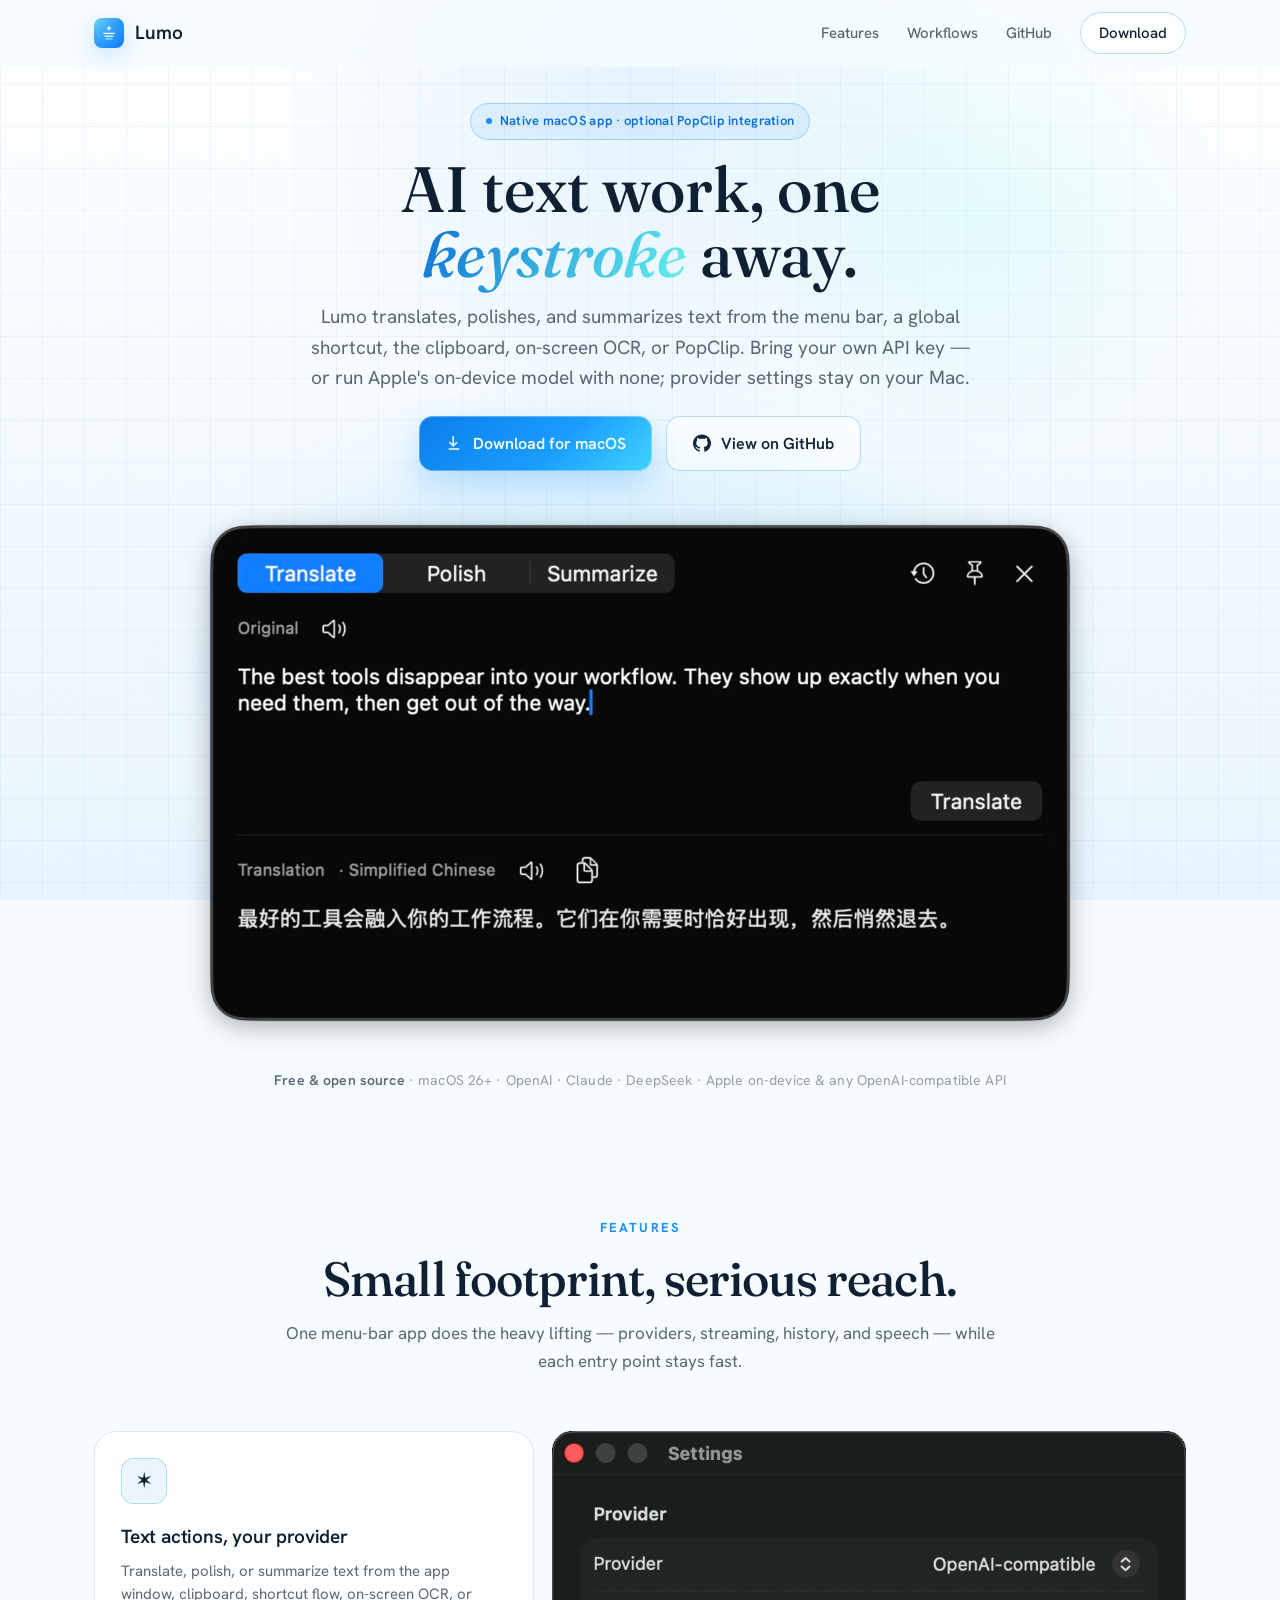
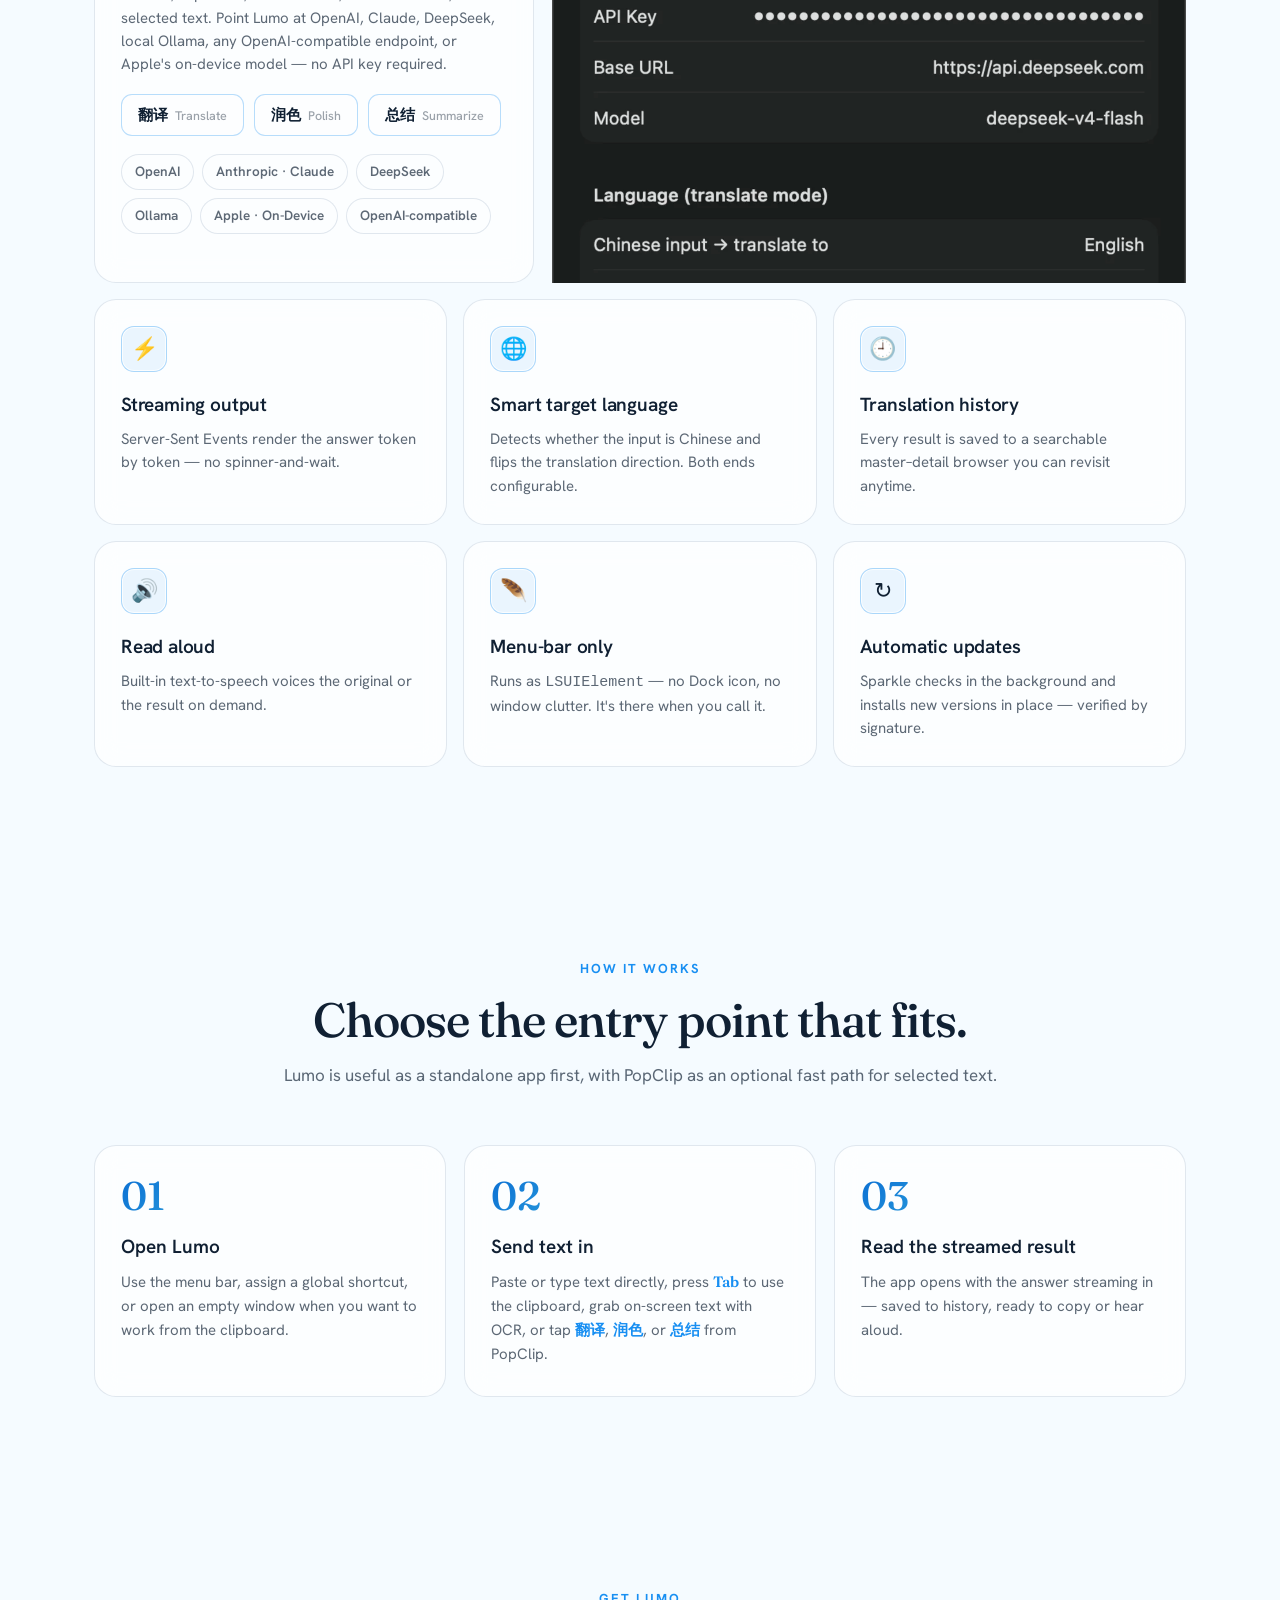
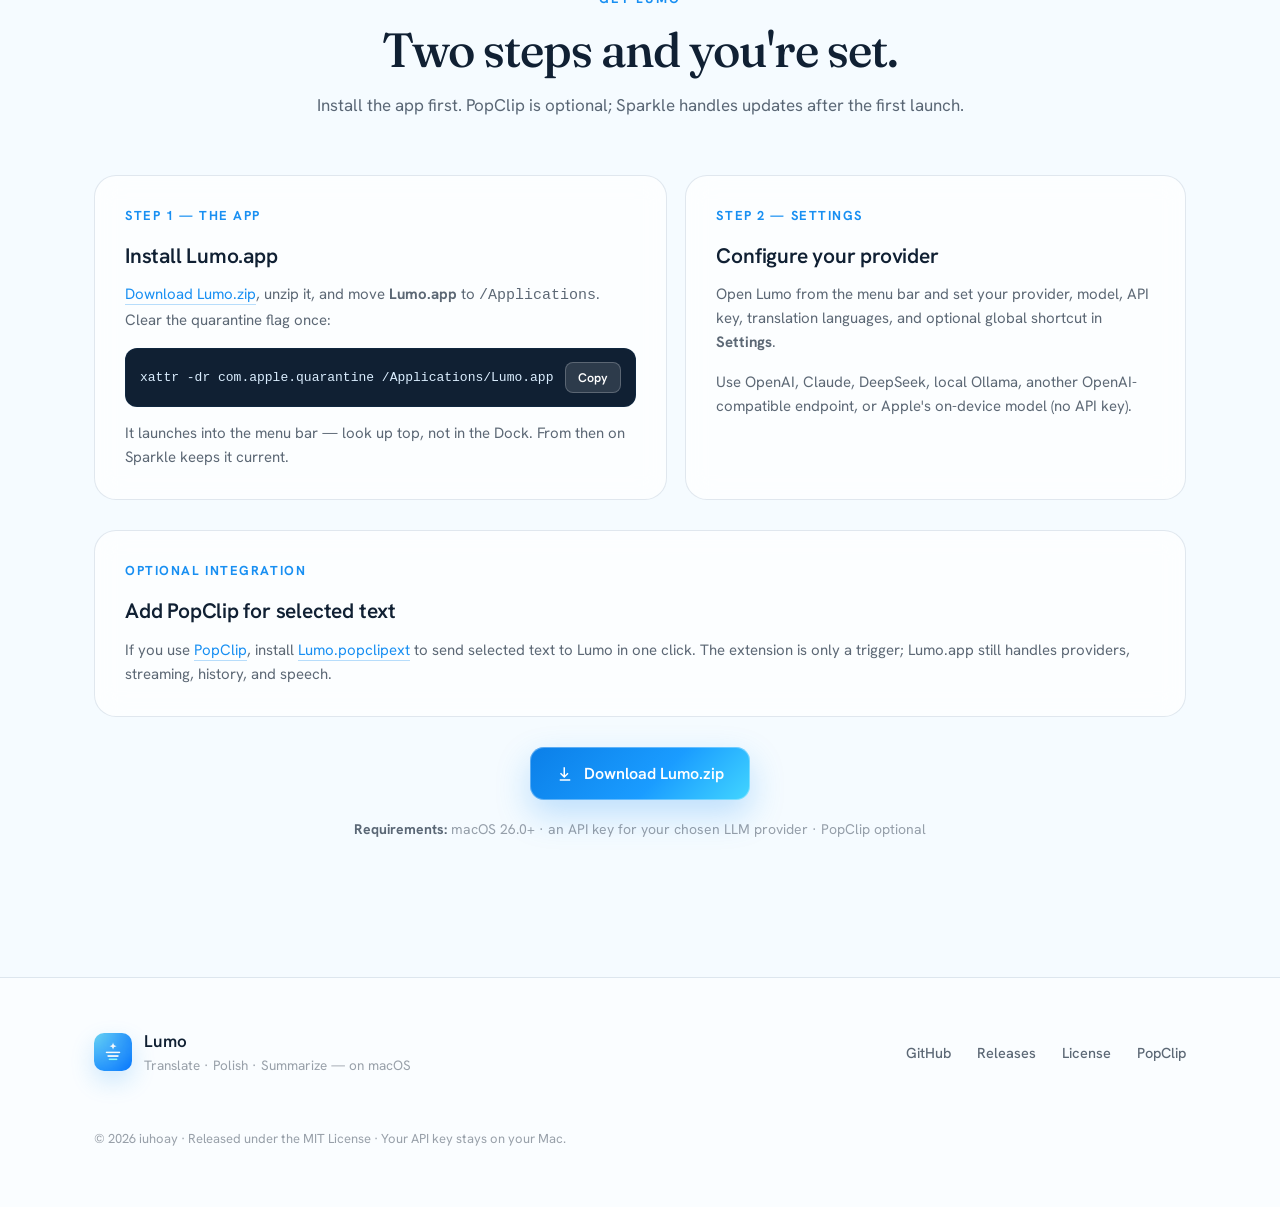
==== commit d5f73beb: "docs: refresh README + landing page, add 0.2.0 roadmap (#24) * docs: refresh README features and add" ====
--- a/docs/index.html
+++ b/docs/index.html
@@ -8,9 +8,6 @@
 
   <!-- Social preview -->
   <meta property="og:type" content="website" />
-  <meta property="og:url" content="https://iuhoay.dev/lumo/" />
-  <meta property="og:locale" content="en_US" />
-  <meta property="og:locale:alternate" content="zh_CN" />
   <meta property="og:title" content="Lumo — Translate, polish & summarize any text on macOS" />
   <meta property="og:description" content="Translate, polish, and summarize text from anywhere on macOS. Use the menu bar, a global shortcut, clipboard input, on-screen OCR, or PopClip. Bring your own API key — or run Apple's on-device model with none." />
   <meta property="og:image" content="assets/banner.png" />
@@ -19,18 +16,327 @@
   <link rel="icon" type="image/png" href="assets/icon.png" />
   <link rel="apple-touch-icon" href="assets/app-icon.png" />
 
-  <!-- Canonical + language alternates -->
-  <link rel="canonical" href="https://iuhoay.dev/lumo/" />
-  <link rel="alternate" hreflang="en" href="https://iuhoay.dev/lumo/" />
-  <link rel="alternate" hreflang="zh-Hans" href="https://iuhoay.dev/lumo/zh/" />
-  <link rel="alternate" hreflang="x-default" href="https://iuhoay.dev/lumo/" />
-
   <!-- Fonts: Fraunces (luminous editorial serif, display) + Hanken Grotesk (body) -->
   <link rel="preconnect" href="https://fonts.googleapis.com" />
   <link rel="preconnect" href="https://fonts.gstatic.com" crossorigin />
   <link href="https://fonts.googleapis.com/css2?family=Fraunces:ital,opsz,wght@0,9..144,400;0,9..144,500;0,9..144,600;1,9..144,500&family=Hanken+Grotesk:wght@400;500;600;700&display=swap" rel="stylesheet" />
 
-  <link rel="stylesheet" href="styles.css" />
+  <style>
+    :root {
+      --bg-0: #f5fbff;
+      --bg-1: #e9f6ff;
+      --violet: #188ff2;
+      --violet-deep: #0b6fd3;
+      --magenta: #54d8ff;
+      --blue: #1a9cff;
+      --cyan: #64f4ee;
+      --ink: #102033;
+      --dim: rgba(16, 32, 51, 0.68);
+      --faint: rgba(16, 32, 51, 0.42);
+      --glass: rgba(255, 255, 255, 0.72);
+      --glass-2: rgba(255, 255, 255, 0.92);
+      --line: rgba(16, 64, 112, 0.12);
+      --line-bright: rgba(24, 143, 242, 0.30);
+      --display: "Fraunces", "Iowan Old Style", Georgia, serif;
+      --body: "Hanken Grotesk", -apple-system, BlinkMacSystemFont, sans-serif;
+      --mono: ui-monospace, "SF Mono", "JetBrains Mono", Menlo, monospace;
+      --radius: 22px;
+      --maxw: 1140px;
+    }
+
+    * { box-sizing: border-box; margin: 0; padding: 0; }
+
+    html { scroll-behavior: smooth; -webkit-text-size-adjust: 100%; }
+
+    body {
+      font-family: var(--body);
+      background: var(--bg-0);
+      color: var(--ink);
+      line-height: 1.6;
+      overflow-x: hidden;
+      -webkit-font-smoothing: antialiased;
+      text-rendering: optimizeLegibility;
+    }
+
+    /* ---- Atmosphere: quiet macOS utility surface with subtle structure ---- */
+    .atmosphere {
+      position: fixed;
+      inset: 0;
+      z-index: -2;
+      background:
+        radial-gradient(760px circle at 50% 8%, rgba(26, 156, 255, 0.10), transparent 48%),
+        radial-gradient(520px circle at 76% 24%, rgba(100, 244, 238, 0.14), transparent 48%),
+        linear-gradient(rgba(16, 64, 112, 0.045) 1px, transparent 1px),
+        linear-gradient(90deg, rgba(16, 64, 112, 0.045) 1px, transparent 1px),
+        linear-gradient(180deg, #ffffff 0%, var(--bg-0) 44%, var(--bg-1) 100%);
+      background-size: auto, auto, 42px 42px, 42px 42px, auto;
+    }
+    /* fine grain overlay for premium depth */
+    .grain {
+      position: fixed; inset: 0; z-index: -1; pointer-events: none; opacity: 0.018;
+      background-image: url("data:image/svg+xml,%3Csvg xmlns='http://www.w3.org/2000/svg' width='160' height='160'%3E%3Cfilter id='n'%3E%3CfeTurbulence type='fractalNoise' baseFrequency='0.85' numOctaves='3'/%3E%3C/filter%3E%3Crect width='100%25' height='100%25' filter='url(%23n)'/%3E%3C/svg%3E");
+    }
+
+    /* ---------------- Layout ---------------- */
+    .wrap { width: 100%; max-width: var(--maxw); margin: 0 auto; padding: 0 24px; }
+
+    /* ---------------- Nav ---------------- */
+    header.nav {
+      position: sticky; top: 0; z-index: 50;
+      backdrop-filter: blur(18px) saturate(150%);
+      -webkit-backdrop-filter: blur(18px) saturate(150%);
+      background: rgba(245, 251, 255, 0.78);
+      border-bottom: 1px solid transparent;
+      transition: border-color 0.4s ease, background 0.4s ease;
+    }
+    header.nav.scrolled { border-bottom-color: var(--line); background: rgba(255, 255, 255, 0.88); }
+    .nav-inner { display: flex; align-items: center; justify-content: space-between; height: 66px; }
+    .brand { display: flex; align-items: center; gap: 11px; font-weight: 600; font-size: 19px; letter-spacing: 0; }
+    .brand img { width: 30px; height: 30px; border-radius: 8px; box-shadow: 0 8px 24px rgba(24, 143, 242, 0.22); }
+    .nav-links { display: flex; align-items: center; gap: 28px; }
+    .nav-links a { color: var(--dim); text-decoration: none; font-size: 15px; font-weight: 500; transition: color 0.2s; }
+    .nav-links a:hover { color: var(--ink); }
+    .nav-links .ghost-pill {
+      color: var(--ink); border: 1px solid var(--line-bright); padding: 8px 18px; border-radius: 999px;
+      background: var(--glass); transition: all 0.25s;
+    }
+    .nav-links .ghost-pill:hover { background: var(--glass-2); box-shadow: 0 10px 26px rgba(24, 143, 242, 0.18); }
+    @media (max-width: 720px) { .nav-links a:not(.ghost-pill) { display: none; } }
+
+    /* ---------------- Hero ---------------- */
+    .hero { position: relative; text-align: center; padding: 36px 0 30px; }
+    .eyebrow {
+      display: inline-flex; align-items: center; gap: 8px;
+      font-size: 13px; font-weight: 600; letter-spacing: 0.02em; color: var(--violet-deep);
+      background: rgba(24, 143, 242, 0.08); border: 1px solid var(--line-bright);
+      padding: 7px 15px; border-radius: 999px; margin-bottom: 16px;
+    }
+    .eyebrow .dot { width: 6px; height: 6px; border-radius: 50%; background: var(--violet); }
+
+    .hero h1 {
+      font-family: var(--display); font-weight: 500; font-optical-sizing: auto;
+      font-size: clamp(38px, 6vw, 64px); line-height: 1.02; letter-spacing: 0;
+      margin: 0 auto 16px; max-width: 16ch;
+    }
+    .hero h1 em {
+      font-style: italic; font-weight: 500;
+      background: linear-gradient(120deg, var(--violet-deep) 0%, var(--cyan) 100%);
+      -webkit-background-clip: text; background-clip: text; -webkit-text-fill-color: transparent;
+    }
+    .hero p.lead {
+      font-size: clamp(16px, 2vw, 19px); color: var(--dim); max-width: 60ch; margin: 0 auto 22px; font-weight: 400;
+    }
+
+    .cta-row { display: flex; gap: 14px; justify-content: center; flex-wrap: wrap; margin-bottom: 22px; }
+    .btn {
+      display: inline-flex; align-items: center; gap: 10px; font-family: var(--body);
+      font-size: 16px; font-weight: 600; text-decoration: none; padding: 14px 26px; border-radius: 14px;
+      transition: transform 0.2s ease, box-shadow 0.3s ease, background 0.3s ease; cursor: pointer; border: none;
+    }
+    .btn svg { width: 18px; height: 18px; }
+    .btn-primary {
+      color: #ffffff;
+      background: linear-gradient(135deg, #0b7fe8 0%, #1a9cff 58%, #42d6ff 100%);
+      box-shadow: 0 14px 34px rgba(24, 143, 242, 0.26), 0 0 0 1px rgba(255,255,255,0.32) inset;
+    }
+    .btn-primary:hover { transform: translateY(-2px); background: linear-gradient(135deg, #0872d0 0%, #168cf0 56%, #64f4ee 100%); box-shadow: 0 16px 38px rgba(24, 143, 242, 0.32), 0 0 0 1px rgba(255,255,255,0.36) inset; }
+    .btn-ghost { color: var(--ink); background: var(--glass); border: 1px solid var(--line-bright); }
+    .btn-ghost:hover { transform: translateY(-2px); background: var(--glass-2); box-shadow: 0 12px 30px rgba(24, 143, 242, 0.14); }
+
+    .hero .meta { font-size: 14px; color: var(--faint); letter-spacing: 0.01em; margin-top: 18px; }
+    .hero .meta b { color: var(--dim); font-weight: 600; }
+
+    /* app screenshots */
+    .screenshot-stage { margin-top: 24px; position: relative; }
+    .screenshot-glow {
+      position: absolute; inset: -6% 14% auto 14%; height: 70%; z-index: -1; border-radius: 50%;
+      background: linear-gradient(135deg, rgba(26, 156, 255, 0.13), rgba(100, 244, 238, 0.10)); filter: blur(44px);
+    }
+    .screenshot-frame {
+      position: relative; max-width: 920px; margin: 0 auto;
+    }
+    .screenshot-frame img { width: 100%; display: block; }
+
+    /* ---------------- Section scaffolding ---------------- */
+    section { padding: 96px 0; position: relative; }
+    .sec-head { text-align: center; max-width: 720px; margin: 0 auto 56px; }
+    .sec-head .kicker {
+      font-size: 13px; font-weight: 700; letter-spacing: 0.16em; text-transform: uppercase;
+      color: var(--violet); margin-bottom: 14px;
+    }
+    .sec-head h2 {
+      font-family: var(--display); font-weight: 500; font-size: clamp(30px, 4.6vw, 48px);
+      line-height: 1.08; letter-spacing: -0.02em;
+    }
+    .sec-head p { color: var(--dim); font-size: 17px; margin-top: 16px; }
+
+    /* ---------------- Bento feature grid ---------------- */
+    .bento { display: grid; grid-template-columns: repeat(6, 1fr); gap: 16px; }
+    .card {
+      position: relative; border-radius: var(--radius); padding: 26px;
+      background: var(--glass); border: 1px solid var(--line);
+      backdrop-filter: blur(14px); -webkit-backdrop-filter: blur(14px);
+      overflow: hidden; transition: transform 0.3s ease, border-color 0.3s ease, background 0.3s ease;
+    }
+    /* pointer-tracking spotlight */
+    .card::before {
+      content: ""; position: absolute; inset: 0; opacity: 0; transition: opacity 0.3s; pointer-events: none;
+      background: radial-gradient(360px circle at var(--mx, 50%) var(--my, 50%), rgba(26, 156, 255, 0.11), transparent 60%);
+    }
+    .card:hover { transform: translateY(-4px); border-color: var(--line-bright); background: var(--glass-2); }
+    .card:hover::before { opacity: 1; }
+    .card .ic {
+      width: 46px; height: 46px; border-radius: 13px; display: grid; place-items: center; font-size: 22px;
+      margin-bottom: 18px; background: rgba(24, 143, 242, 0.08); border: 1px solid var(--line-bright);
+      box-shadow: inset 0 0 0 1px rgba(255,255,255,0.76);
+    }
+    .card h3 { font-size: 19px; font-weight: 600; letter-spacing: -0.01em; margin-bottom: 8px; }
+    .card p { font-size: 15px; color: var(--dim); line-height: 1.55; }
+
+    .card.feat-actions { grid-column: span 3; }
+    .card.feat-providers { grid-column: span 3; }
+    .workflow-panel {
+      display: grid; grid-template-columns: minmax(0, 0.82fr) minmax(360px, 1.18fr);
+      gap: 18px; margin-bottom: 16px;
+    }
+    .workflow-panel .card { min-height: 100%; }
+    .settings-showcase {
+      max-height: 480px; overflow: hidden;
+    }
+    .settings-showcase img { width: 100%; height: 100%; max-height: 452px; display: block; object-fit: cover; object-position: top center; }
+    .card.wide-2 { grid-column: span 2; }
+    @media (max-width: 900px) { .workflow-panel { grid-template-columns: 1fr; } }
+    @media (max-width: 860px) { .bento { grid-template-columns: repeat(2, 1fr); }
+      .card.feat-actions, .card.feat-providers, .card.wide-2 { grid-column: span 2; } }
+    @media (max-width: 540px) { .bento { grid-template-columns: 1fr; }
+      .card.feat-actions, .card.feat-providers, .card.wide-2 { grid-column: span 1; } }
+
+    /* action glyph chips */
+    .glyphs { display: flex; gap: 10px; margin-top: 18px; flex-wrap: wrap; }
+    .glyphs span {
+      font-family: var(--display); font-size: 15px; font-weight: 600; padding: 8px 16px; border-radius: 11px;
+      background: rgba(255,255,255,0.05); border: 1px solid var(--line-bright); color: var(--ink);
+    }
+    .glyphs span small { color: var(--faint); font-family: var(--body); font-weight: 500; margin-left: 7px; }
+    /* provider chips */
+    .providers { display: flex; gap: 8px; margin-top: 18px; flex-wrap: wrap; }
+    .providers span {
+      font-size: 13.5px; font-weight: 600; padding: 6px 13px; border-radius: 999px; color: var(--dim);
+      background: rgba(255,255,255,0.04); border: 1px solid var(--line);
+    }
+    /* ---------------- How it works ---------------- */
+    .steps { display: grid; grid-template-columns: repeat(3, 1fr); gap: 18px; }
+    .step { position: relative; padding: 30px 26px; border-radius: var(--radius);
+      background: var(--glass); border: 1px solid var(--line); backdrop-filter: blur(14px); -webkit-backdrop-filter: blur(14px); }
+    .step .n {
+      font-family: var(--display); font-size: 40px; font-weight: 500; line-height: 1;
+      background: linear-gradient(135deg, var(--violet-deep), var(--cyan));
+      -webkit-background-clip: text; background-clip: text; -webkit-text-fill-color: transparent; margin-bottom: 16px;
+    }
+    .step h3 { font-size: 19px; font-weight: 600; margin-bottom: 8px; }
+    .step p { color: var(--dim); font-size: 15px; }
+    .step .cn { font-family: var(--display); color: var(--violet); font-weight: 600; }
+    @media (max-width: 760px) { .steps { grid-template-columns: 1fr; } }
+
+    /* ---------------- Download ---------------- */
+    .install-grid { display: grid; grid-template-columns: 1fr 1fr; gap: 18px; margin-bottom: 30px; }
+    @media (max-width: 760px) { .install-grid { grid-template-columns: 1fr; } }
+    .install-card { padding: 30px; border-radius: var(--radius); background: var(--glass);
+      border: 1px solid var(--line); backdrop-filter: blur(14px); -webkit-backdrop-filter: blur(14px); }
+    .install-card .tag { font-size: 13px; font-weight: 700; letter-spacing: 0.12em; text-transform: uppercase; color: var(--violet); margin-bottom: 12px; }
+    .install-card h3 { font-size: 21px; font-weight: 600; margin-bottom: 10px; letter-spacing: -0.01em; }
+    .install-card p { color: var(--dim); font-size: 15px; margin-bottom: 16px; }
+    .install-card p:last-child { margin-bottom: 0; }
+    .install-card a.inline { color: var(--violet); text-decoration: none; border-bottom: 1px solid var(--line-bright); }
+    .install-card a.inline:hover { color: var(--cyan); }
+
+    .term {
+      display: flex; align-items: center; gap: 12px; justify-content: space-between;
+      font-family: var(--mono); font-size: 13px; color: #dbeeff;
+      background: #102033; border: 1px solid rgba(16, 64, 112, 0.20); border-radius: 12px; padding: 13px 14px;
+      margin: 14px 0; overflow-x: auto;
+    }
+    .term code { white-space: nowrap; }
+    .term button {
+      flex: none; font-family: var(--body); font-size: 12.5px; font-weight: 600; color: #ffffff;
+      background: rgba(255,255,255,0.12); border: 1px solid rgba(255,255,255,0.22); border-radius: 8px;
+      padding: 6px 12px; cursor: pointer; transition: all 0.2s;
+    }
+    .term button:hover { background: rgba(255,255,255,0.20); }
+
+    .dl-final { text-align: center; margin-top: 30px; }
+    .dl-final .req { margin-top: 18px; font-size: 14px; color: var(--faint); }
+    .dl-final .req b { color: var(--dim); }
+
+    /* ---------------- Footer ---------------- */
+    footer {
+      border-top: 1px solid var(--line); padding: 50px 0 60px; margin-top: 40px;
+      background: rgba(255,255,255,0.48);
+    }
+    .foot-inner { display: flex; align-items: center; justify-content: space-between; gap: 24px; flex-wrap: wrap; }
+    .foot-brand { display: flex; align-items: center; gap: 12px; }
+    .foot-brand img { width: 38px; height: 38px; border-radius: 10px; box-shadow: 0 10px 24px rgba(24, 143, 242, 0.20); }
+    .foot-brand .t { font-weight: 600; font-size: 17px; }
+    .foot-brand .s { font-size: 13.5px; color: var(--faint); }
+    .foot-links { display: flex; gap: 26px; }
+    .foot-links a { color: var(--dim); text-decoration: none; font-size: 14.5px; font-weight: 500; transition: color 0.2s; }
+    .foot-links a:hover { color: var(--ink); }
+    .copyright { width: 100%; margin-top: 28px; font-size: 13px; color: var(--faint); }
+
+    /* ---------------- Scroll reveal ---------------- */
+    .reveal { opacity: 0; transform: translateY(26px); transition: opacity 0.7s cubic-bezier(.2,.7,.2,1), transform 0.7s cubic-bezier(.2,.7,.2,1); }
+    .reveal.in { opacity: 1; transform: none; }
+    .reveal.d1 { transition-delay: 0.08s; } .reveal.d2 { transition-delay: 0.16s; }
+    .reveal.d3 { transition-delay: 0.24s; } .reveal.d4 { transition-delay: 0.32s; }
+
+    /* hero load stagger */
+    .pop { opacity: 0; transform: translateY(20px); animation: pop 0.85s cubic-bezier(.2,.7,.2,1) forwards; }
+    @keyframes pop { to { opacity: 1; transform: none; } }
+    .pop.p1 { animation-delay: 0.05s; } .pop.p2 { animation-delay: 0.18s; }
+    .pop.p3 { animation-delay: 0.31s; } .pop.p4 { animation-delay: 0.44s; }
+    .pop.p5 { animation-delay: 0.57s; } .pop.p6 { animation-delay: 0.7s; }
+
+    /* ---------------- Small-screen optimization ---------------- */
+    @media (max-width: 600px) {
+      .wrap { padding: 0 18px; }
+      section { padding: 72px 0; }
+      .sec-head { margin-bottom: 40px; }
+
+      /* hero: tighten vertical rhythm; .hero is also .wrap, and this shorthand
+         would zero its 18px gutter, so restore the left/right padding here */
+      .hero { padding: 52px 18px; }
+      .eyebrow { font-size: 12px; padding: 6px 13px; margin-bottom: 22px; }
+      .hero h1 { margin-bottom: 20px; }
+      .hero p.lead { margin-bottom: 30px; }
+
+      /* CTAs stack full-width so they're easy thumb targets */
+      .cta-row { flex-direction: column; align-items: stretch; gap: 12px; }
+      .btn { justify-content: center; width: 100%; padding: 15px 22px; }
+
+      .screenshot-stage { margin-top: 40px; }
+
+      /* cards: trim padding and gaps to reclaim width */
+      .bento, .steps, .install-grid { gap: 12px; }
+      .card { padding: 22px; }
+      .step { padding: 26px 22px; }
+      .install-card { padding: 24px; }
+
+      /* let the long quarantine command wrap instead of clipping */
+      .term { flex-direction: column; align-items: stretch; gap: 10px; }
+      .term code { white-space: normal; word-break: break-all; }
+      .term button { align-self: flex-end; }
+
+      /* footer stacks instead of scattering across the row */
+      .foot-inner { flex-direction: column; align-items: flex-start; gap: 20px; }
+      .foot-links { flex-wrap: wrap; gap: 18px 22px; }
+      .copyright { margin-top: 4px; }
+    }
+
+    @media (prefers-reduced-motion: reduce) {
+      *, *::before, *::after { animation: none !important; transition: none !important; }
+      .reveal { opacity: 1; transform: none; } .pop { opacity: 1; transform: none; }
+    }
+  </style>
 </head>
 <body>
   <div class="atmosphere"></div>
@@ -47,7 +353,6 @@
         <a href="#features">Features</a>
         <a href="#how">Workflows</a>
         <a href="https://github.com/iuhoay/lumo" target="_blank" rel="noopener">GitHub</a>
-        <a href="zh/" hreflang="zh-Hans">中文</a>
         <a class="ghost-pill" href="#download">Download</a>
       </nav>
     </div>
@@ -232,7 +537,6 @@
         </div>
       </div>
       <nav class="foot-links">
-        <a href="zh/" hreflang="zh-Hans">中文</a>
         <a href="https://github.com/iuhoay/lumo" target="_blank" rel="noopener">GitHub</a>
         <a href="https://github.com/iuhoay/lumo/releases" target="_blank" rel="noopener">Releases</a>
         <a href="https://github.com/iuhoay/lumo/blob/main/LICENSE" target="_blank" rel="noopener">License</a>
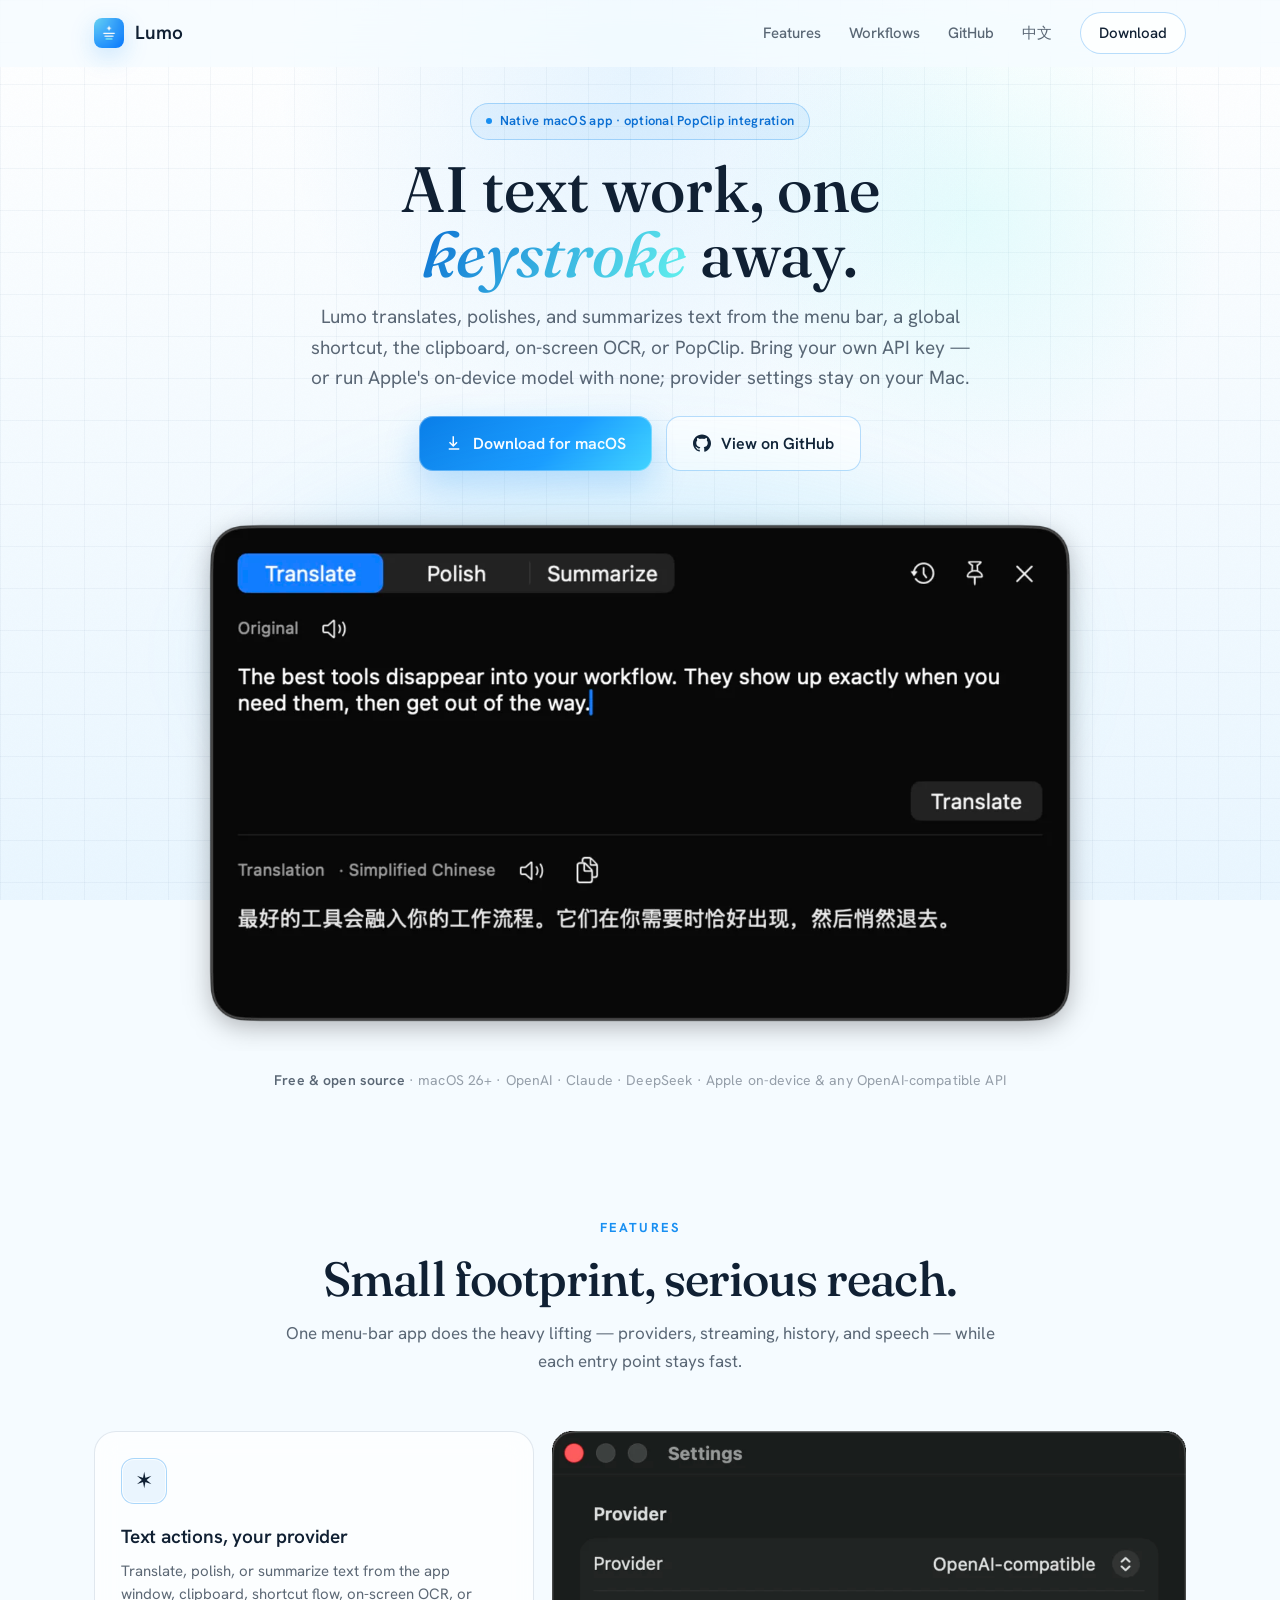
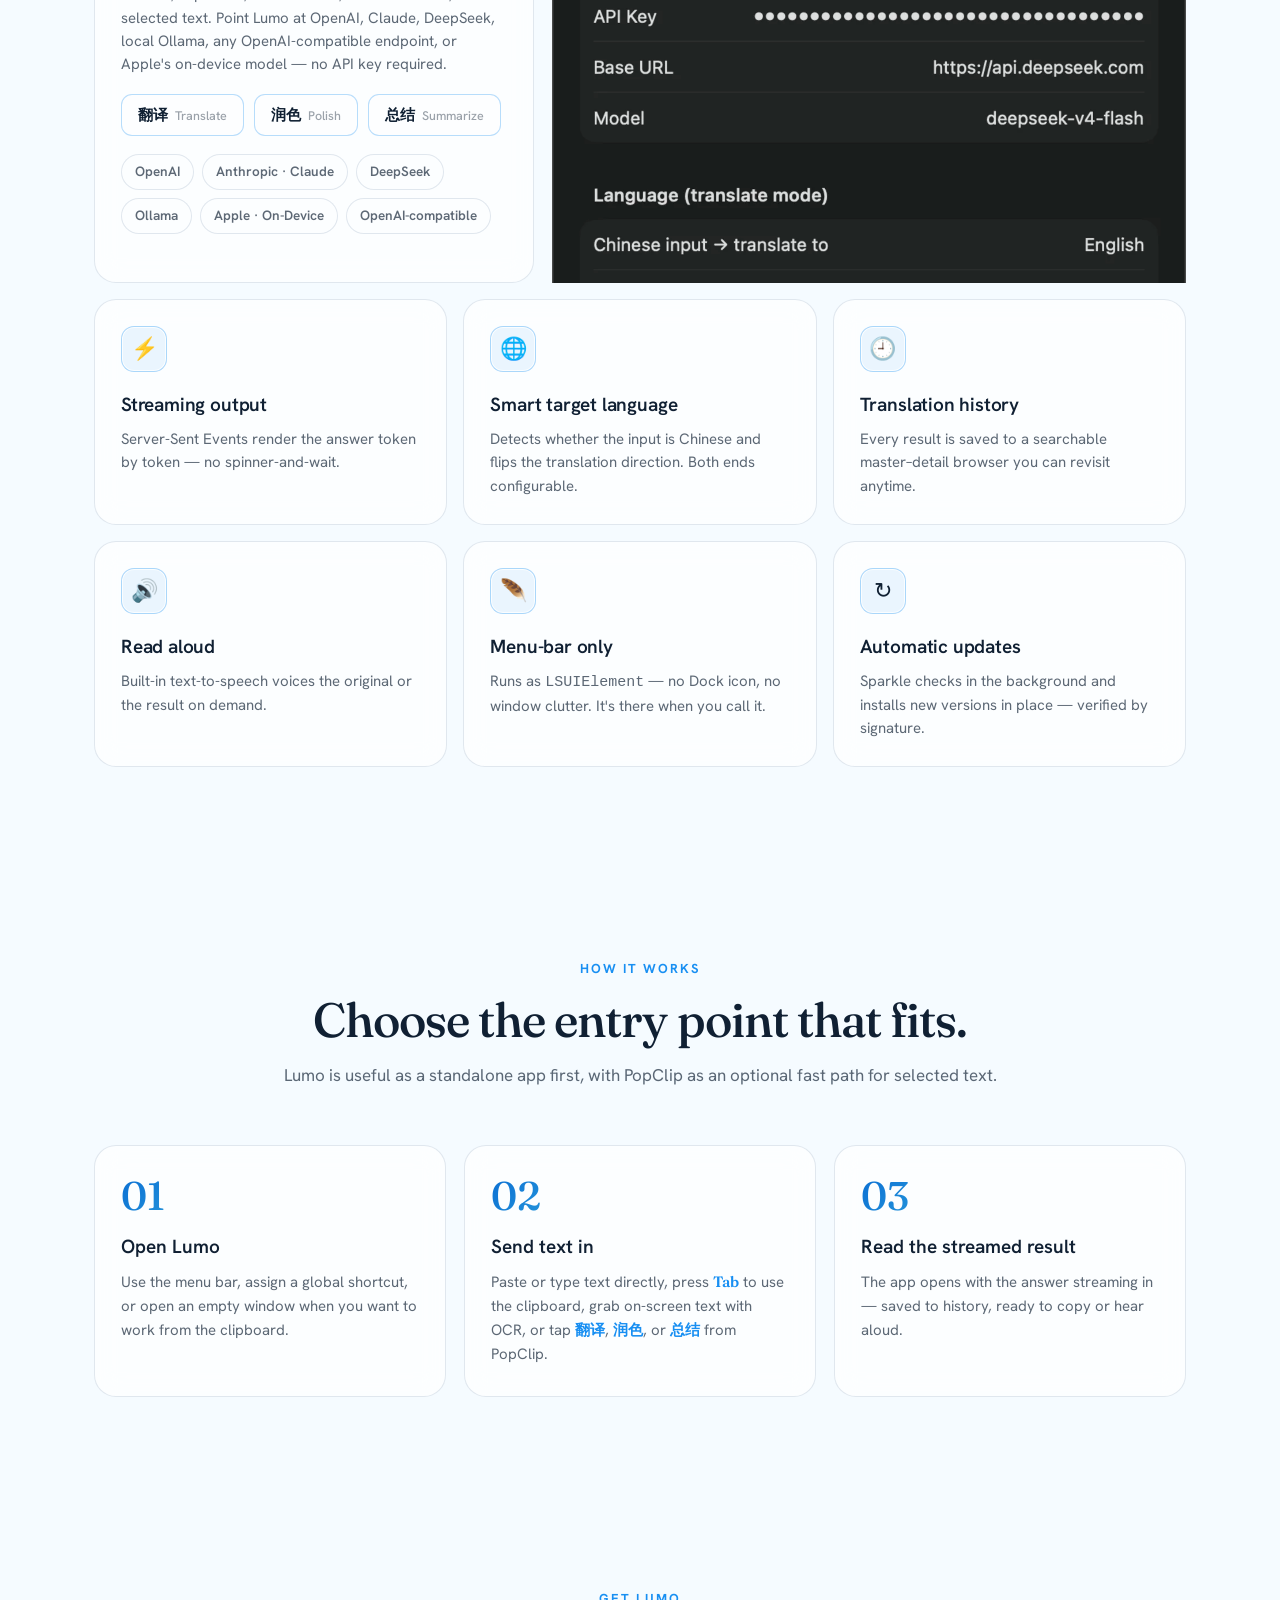
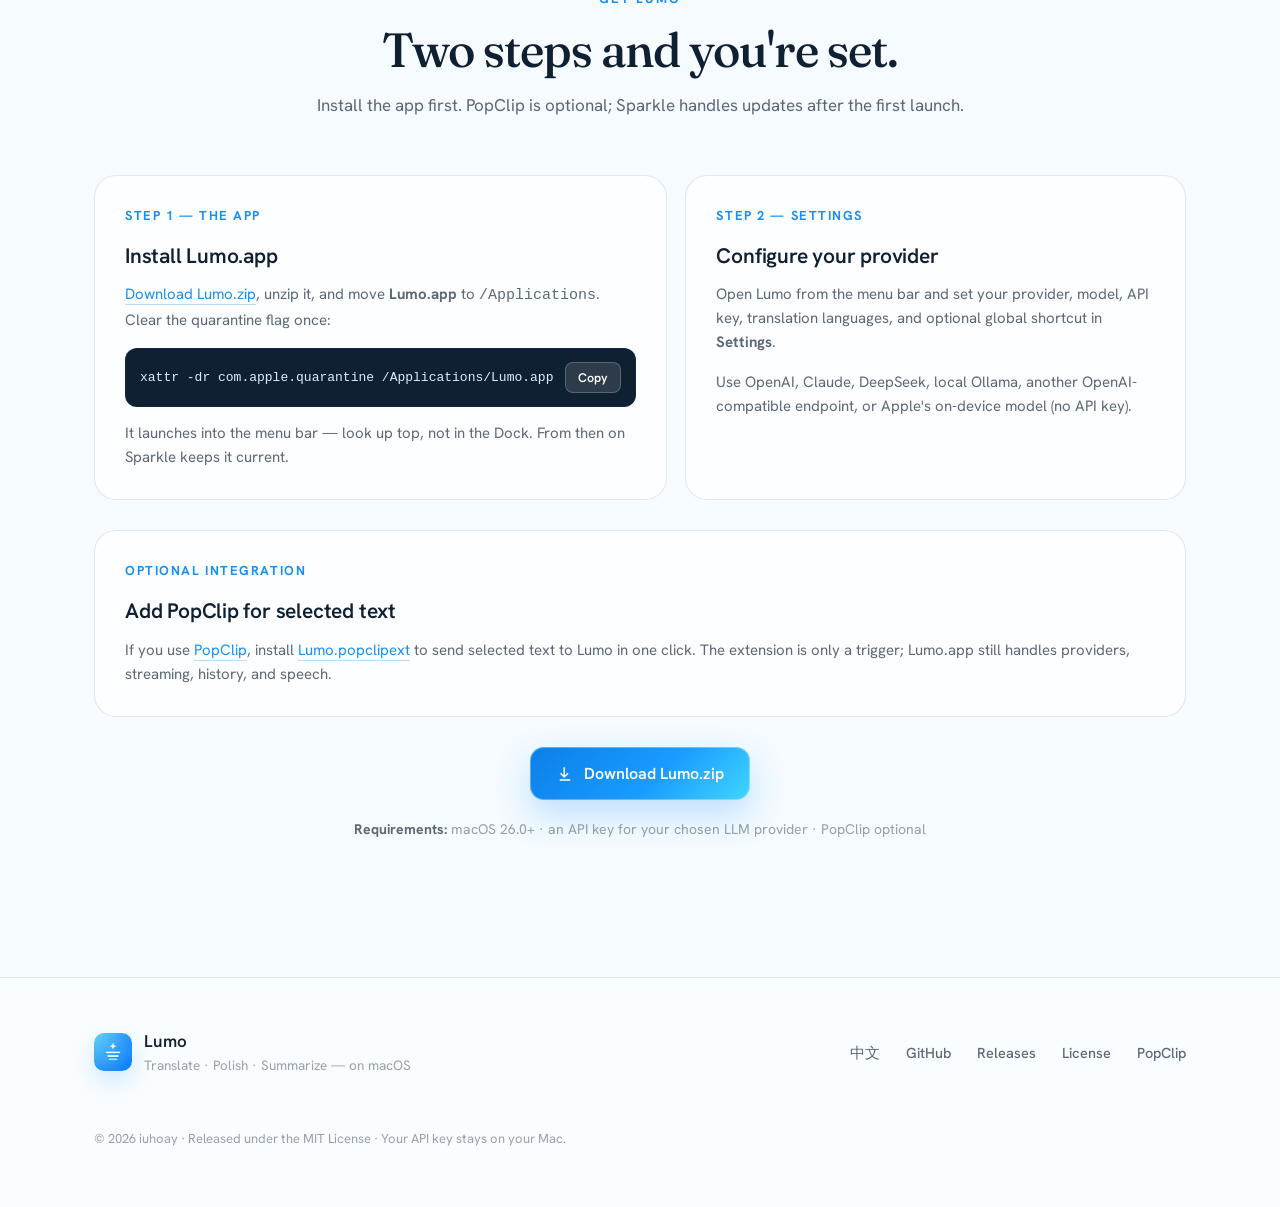
==== commit 3e4b1dea: "docs: bilingual landing page — Chinese /zh/, shared CSS, Chinese typography (#28) * docs: add Simpli" ====
--- a/docs/index.html
+++ b/docs/index.html
@@ -8,6 +8,9 @@
 
   <!-- Social preview -->
   <meta property="og:type" content="website" />
+  <meta property="og:url" content="https://iuhoay.dev/lumo/" />
+  <meta property="og:locale" content="en_US" />
+  <meta property="og:locale:alternate" content="zh_CN" />
   <meta property="og:title" content="Lumo — Translate, polish & summarize any text on macOS" />
   <meta property="og:description" content="Translate, polish, and summarize text from anywhere on macOS. Use the menu bar, a global shortcut, clipboard input, on-screen OCR, or PopClip. Bring your own API key — or run Apple's on-device model with none." />
   <meta property="og:image" content="assets/banner.png" />
@@ -16,327 +19,18 @@
   <link rel="icon" type="image/png" href="assets/icon.png" />
   <link rel="apple-touch-icon" href="assets/app-icon.png" />
 
+  <!-- Canonical + language alternates -->
+  <link rel="canonical" href="https://iuhoay.dev/lumo/" />
+  <link rel="alternate" hreflang="en" href="https://iuhoay.dev/lumo/" />
+  <link rel="alternate" hreflang="zh-Hans" href="https://iuhoay.dev/lumo/zh/" />
+  <link rel="alternate" hreflang="x-default" href="https://iuhoay.dev/lumo/" />
+
   <!-- Fonts: Fraunces (luminous editorial serif, display) + Hanken Grotesk (body) -->
   <link rel="preconnect" href="https://fonts.googleapis.com" />
   <link rel="preconnect" href="https://fonts.gstatic.com" crossorigin />
   <link href="https://fonts.googleapis.com/css2?family=Fraunces:ital,opsz,wght@0,9..144,400;0,9..144,500;0,9..144,600;1,9..144,500&family=Hanken+Grotesk:wght@400;500;600;700&display=swap" rel="stylesheet" />
 
-  <style>
-    :root {
-      --bg-0: #f5fbff;
-      --bg-1: #e9f6ff;
-      --violet: #188ff2;
-      --violet-deep: #0b6fd3;
-      --magenta: #54d8ff;
-      --blue: #1a9cff;
-      --cyan: #64f4ee;
-      --ink: #102033;
-      --dim: rgba(16, 32, 51, 0.68);
-      --faint: rgba(16, 32, 51, 0.42);
-      --glass: rgba(255, 255, 255, 0.72);
-      --glass-2: rgba(255, 255, 255, 0.92);
-      --line: rgba(16, 64, 112, 0.12);
-      --line-bright: rgba(24, 143, 242, 0.30);
-      --display: "Fraunces", "Iowan Old Style", Georgia, serif;
-      --body: "Hanken Grotesk", -apple-system, BlinkMacSystemFont, sans-serif;
-      --mono: ui-monospace, "SF Mono", "JetBrains Mono", Menlo, monospace;
-      --radius: 22px;
-      --maxw: 1140px;
-    }
-
-    * { box-sizing: border-box; margin: 0; padding: 0; }
-
-    html { scroll-behavior: smooth; -webkit-text-size-adjust: 100%; }
-
-    body {
-      font-family: var(--body);
-      background: var(--bg-0);
-      color: var(--ink);
-      line-height: 1.6;
-      overflow-x: hidden;
-      -webkit-font-smoothing: antialiased;
-      text-rendering: optimizeLegibility;
-    }
-
-    /* ---- Atmosphere: quiet macOS utility surface with subtle structure ---- */
-    .atmosphere {
-      position: fixed;
-      inset: 0;
-      z-index: -2;
-      background:
-        radial-gradient(760px circle at 50% 8%, rgba(26, 156, 255, 0.10), transparent 48%),
-        radial-gradient(520px circle at 76% 24%, rgba(100, 244, 238, 0.14), transparent 48%),
-        linear-gradient(rgba(16, 64, 112, 0.045) 1px, transparent 1px),
-        linear-gradient(90deg, rgba(16, 64, 112, 0.045) 1px, transparent 1px),
-        linear-gradient(180deg, #ffffff 0%, var(--bg-0) 44%, var(--bg-1) 100%);
-      background-size: auto, auto, 42px 42px, 42px 42px, auto;
-    }
-    /* fine grain overlay for premium depth */
-    .grain {
-      position: fixed; inset: 0; z-index: -1; pointer-events: none; opacity: 0.018;
-      background-image: url("data:image/svg+xml,%3Csvg xmlns='http://www.w3.org/2000/svg' width='160' height='160'%3E%3Cfilter id='n'%3E%3CfeTurbulence type='fractalNoise' baseFrequency='0.85' numOctaves='3'/%3E%3C/filter%3E%3Crect width='100%25' height='100%25' filter='url(%23n)'/%3E%3C/svg%3E");
-    }
-
-    /* ---------------- Layout ---------------- */
-    .wrap { width: 100%; max-width: var(--maxw); margin: 0 auto; padding: 0 24px; }
-
-    /* ---------------- Nav ---------------- */
-    header.nav {
-      position: sticky; top: 0; z-index: 50;
-      backdrop-filter: blur(18px) saturate(150%);
-      -webkit-backdrop-filter: blur(18px) saturate(150%);
-      background: rgba(245, 251, 255, 0.78);
-      border-bottom: 1px solid transparent;
-      transition: border-color 0.4s ease, background 0.4s ease;
-    }
-    header.nav.scrolled { border-bottom-color: var(--line); background: rgba(255, 255, 255, 0.88); }
-    .nav-inner { display: flex; align-items: center; justify-content: space-between; height: 66px; }
-    .brand { display: flex; align-items: center; gap: 11px; font-weight: 600; font-size: 19px; letter-spacing: 0; }
-    .brand img { width: 30px; height: 30px; border-radius: 8px; box-shadow: 0 8px 24px rgba(24, 143, 242, 0.22); }
-    .nav-links { display: flex; align-items: center; gap: 28px; }
-    .nav-links a { color: var(--dim); text-decoration: none; font-size: 15px; font-weight: 500; transition: color 0.2s; }
-    .nav-links a:hover { color: var(--ink); }
-    .nav-links .ghost-pill {
-      color: var(--ink); border: 1px solid var(--line-bright); padding: 8px 18px; border-radius: 999px;
-      background: var(--glass); transition: all 0.25s;
-    }
-    .nav-links .ghost-pill:hover { background: var(--glass-2); box-shadow: 0 10px 26px rgba(24, 143, 242, 0.18); }
-    @media (max-width: 720px) { .nav-links a:not(.ghost-pill) { display: none; } }
-
-    /* ---------------- Hero ---------------- */
-    .hero { position: relative; text-align: center; padding: 36px 0 30px; }
-    .eyebrow {
-      display: inline-flex; align-items: center; gap: 8px;
-      font-size: 13px; font-weight: 600; letter-spacing: 0.02em; color: var(--violet-deep);
-      background: rgba(24, 143, 242, 0.08); border: 1px solid var(--line-bright);
-      padding: 7px 15px; border-radius: 999px; margin-bottom: 16px;
-    }
-    .eyebrow .dot { width: 6px; height: 6px; border-radius: 50%; background: var(--violet); }
-
-    .hero h1 {
-      font-family: var(--display); font-weight: 500; font-optical-sizing: auto;
-      font-size: clamp(38px, 6vw, 64px); line-height: 1.02; letter-spacing: 0;
-      margin: 0 auto 16px; max-width: 16ch;
-    }
-    .hero h1 em {
-      font-style: italic; font-weight: 500;
-      background: linear-gradient(120deg, var(--violet-deep) 0%, var(--cyan) 100%);
-      -webkit-background-clip: text; background-clip: text; -webkit-text-fill-color: transparent;
-    }
-    .hero p.lead {
-      font-size: clamp(16px, 2vw, 19px); color: var(--dim); max-width: 60ch; margin: 0 auto 22px; font-weight: 400;
-    }
-
-    .cta-row { display: flex; gap: 14px; justify-content: center; flex-wrap: wrap; margin-bottom: 22px; }
-    .btn {
-      display: inline-flex; align-items: center; gap: 10px; font-family: var(--body);
-      font-size: 16px; font-weight: 600; text-decoration: none; padding: 14px 26px; border-radius: 14px;
-      transition: transform 0.2s ease, box-shadow 0.3s ease, background 0.3s ease; cursor: pointer; border: none;
-    }
-    .btn svg { width: 18px; height: 18px; }
-    .btn-primary {
-      color: #ffffff;
-      background: linear-gradient(135deg, #0b7fe8 0%, #1a9cff 58%, #42d6ff 100%);
-      box-shadow: 0 14px 34px rgba(24, 143, 242, 0.26), 0 0 0 1px rgba(255,255,255,0.32) inset;
-    }
-    .btn-primary:hover { transform: translateY(-2px); background: linear-gradient(135deg, #0872d0 0%, #168cf0 56%, #64f4ee 100%); box-shadow: 0 16px 38px rgba(24, 143, 242, 0.32), 0 0 0 1px rgba(255,255,255,0.36) inset; }
-    .btn-ghost { color: var(--ink); background: var(--glass); border: 1px solid var(--line-bright); }
-    .btn-ghost:hover { transform: translateY(-2px); background: var(--glass-2); box-shadow: 0 12px 30px rgba(24, 143, 242, 0.14); }
-
-    .hero .meta { font-size: 14px; color: var(--faint); letter-spacing: 0.01em; margin-top: 18px; }
-    .hero .meta b { color: var(--dim); font-weight: 600; }
-
-    /* app screenshots */
-    .screenshot-stage { margin-top: 24px; position: relative; }
-    .screenshot-glow {
-      position: absolute; inset: -6% 14% auto 14%; height: 70%; z-index: -1; border-radius: 50%;
-      background: linear-gradient(135deg, rgba(26, 156, 255, 0.13), rgba(100, 244, 238, 0.10)); filter: blur(44px);
-    }
-    .screenshot-frame {
-      position: relative; max-width: 920px; margin: 0 auto;
-    }
-    .screenshot-frame img { width: 100%; display: block; }
-
-    /* ---------------- Section scaffolding ---------------- */
-    section { padding: 96px 0; position: relative; }
-    .sec-head { text-align: center; max-width: 720px; margin: 0 auto 56px; }
-    .sec-head .kicker {
-      font-size: 13px; font-weight: 700; letter-spacing: 0.16em; text-transform: uppercase;
-      color: var(--violet); margin-bottom: 14px;
-    }
-    .sec-head h2 {
-      font-family: var(--display); font-weight: 500; font-size: clamp(30px, 4.6vw, 48px);
-      line-height: 1.08; letter-spacing: -0.02em;
-    }
-    .sec-head p { color: var(--dim); font-size: 17px; margin-top: 16px; }
-
-    /* ---------------- Bento feature grid ---------------- */
-    .bento { display: grid; grid-template-columns: repeat(6, 1fr); gap: 16px; }
-    .card {
-      position: relative; border-radius: var(--radius); padding: 26px;
-      background: var(--glass); border: 1px solid var(--line);
-      backdrop-filter: blur(14px); -webkit-backdrop-filter: blur(14px);
-      overflow: hidden; transition: transform 0.3s ease, border-color 0.3s ease, background 0.3s ease;
-    }
-    /* pointer-tracking spotlight */
-    .card::before {
-      content: ""; position: absolute; inset: 0; opacity: 0; transition: opacity 0.3s; pointer-events: none;
-      background: radial-gradient(360px circle at var(--mx, 50%) var(--my, 50%), rgba(26, 156, 255, 0.11), transparent 60%);
-    }
-    .card:hover { transform: translateY(-4px); border-color: var(--line-bright); background: var(--glass-2); }
-    .card:hover::before { opacity: 1; }
-    .card .ic {
-      width: 46px; height: 46px; border-radius: 13px; display: grid; place-items: center; font-size: 22px;
-      margin-bottom: 18px; background: rgba(24, 143, 242, 0.08); border: 1px solid var(--line-bright);
-      box-shadow: inset 0 0 0 1px rgba(255,255,255,0.76);
-    }
-    .card h3 { font-size: 19px; font-weight: 600; letter-spacing: -0.01em; margin-bottom: 8px; }
-    .card p { font-size: 15px; color: var(--dim); line-height: 1.55; }
-
-    .card.feat-actions { grid-column: span 3; }
-    .card.feat-providers { grid-column: span 3; }
-    .workflow-panel {
-      display: grid; grid-template-columns: minmax(0, 0.82fr) minmax(360px, 1.18fr);
-      gap: 18px; margin-bottom: 16px;
-    }
-    .workflow-panel .card { min-height: 100%; }
-    .settings-showcase {
-      max-height: 480px; overflow: hidden;
-    }
-    .settings-showcase img { width: 100%; height: 100%; max-height: 452px; display: block; object-fit: cover; object-position: top center; }
-    .card.wide-2 { grid-column: span 2; }
-    @media (max-width: 900px) { .workflow-panel { grid-template-columns: 1fr; } }
-    @media (max-width: 860px) { .bento { grid-template-columns: repeat(2, 1fr); }
-      .card.feat-actions, .card.feat-providers, .card.wide-2 { grid-column: span 2; } }
-    @media (max-width: 540px) { .bento { grid-template-columns: 1fr; }
-      .card.feat-actions, .card.feat-providers, .card.wide-2 { grid-column: span 1; } }
-
-    /* action glyph chips */
-    .glyphs { display: flex; gap: 10px; margin-top: 18px; flex-wrap: wrap; }
-    .glyphs span {
-      font-family: var(--display); font-size: 15px; font-weight: 600; padding: 8px 16px; border-radius: 11px;
-      background: rgba(255,255,255,0.05); border: 1px solid var(--line-bright); color: var(--ink);
-    }
-    .glyphs span small { color: var(--faint); font-family: var(--body); font-weight: 500; margin-left: 7px; }
-    /* provider chips */
-    .providers { display: flex; gap: 8px; margin-top: 18px; flex-wrap: wrap; }
-    .providers span {
-      font-size: 13.5px; font-weight: 600; padding: 6px 13px; border-radius: 999px; color: var(--dim);
-      background: rgba(255,255,255,0.04); border: 1px solid var(--line);
-    }
-    /* ---------------- How it works ---------------- */
-    .steps { display: grid; grid-template-columns: repeat(3, 1fr); gap: 18px; }
-    .step { position: relative; padding: 30px 26px; border-radius: var(--radius);
-      background: var(--glass); border: 1px solid var(--line); backdrop-filter: blur(14px); -webkit-backdrop-filter: blur(14px); }
-    .step .n {
-      font-family: var(--display); font-size: 40px; font-weight: 500; line-height: 1;
-      background: linear-gradient(135deg, var(--violet-deep), var(--cyan));
-      -webkit-background-clip: text; background-clip: text; -webkit-text-fill-color: transparent; margin-bottom: 16px;
-    }
-    .step h3 { font-size: 19px; font-weight: 600; margin-bottom: 8px; }
-    .step p { color: var(--dim); font-size: 15px; }
-    .step .cn { font-family: var(--display); color: var(--violet); font-weight: 600; }
-    @media (max-width: 760px) { .steps { grid-template-columns: 1fr; } }
-
-    /* ---------------- Download ---------------- */
-    .install-grid { display: grid; grid-template-columns: 1fr 1fr; gap: 18px; margin-bottom: 30px; }
-    @media (max-width: 760px) { .install-grid { grid-template-columns: 1fr; } }
-    .install-card { padding: 30px; border-radius: var(--radius); background: var(--glass);
-      border: 1px solid var(--line); backdrop-filter: blur(14px); -webkit-backdrop-filter: blur(14px); }
-    .install-card .tag { font-size: 13px; font-weight: 700; letter-spacing: 0.12em; text-transform: uppercase; color: var(--violet); margin-bottom: 12px; }
-    .install-card h3 { font-size: 21px; font-weight: 600; margin-bottom: 10px; letter-spacing: -0.01em; }
-    .install-card p { color: var(--dim); font-size: 15px; margin-bottom: 16px; }
-    .install-card p:last-child { margin-bottom: 0; }
-    .install-card a.inline { color: var(--violet); text-decoration: none; border-bottom: 1px solid var(--line-bright); }
-    .install-card a.inline:hover { color: var(--cyan); }
-
-    .term {
-      display: flex; align-items: center; gap: 12px; justify-content: space-between;
-      font-family: var(--mono); font-size: 13px; color: #dbeeff;
-      background: #102033; border: 1px solid rgba(16, 64, 112, 0.20); border-radius: 12px; padding: 13px 14px;
-      margin: 14px 0; overflow-x: auto;
-    }
-    .term code { white-space: nowrap; }
-    .term button {
-      flex: none; font-family: var(--body); font-size: 12.5px; font-weight: 600; color: #ffffff;
-      background: rgba(255,255,255,0.12); border: 1px solid rgba(255,255,255,0.22); border-radius: 8px;
-      padding: 6px 12px; cursor: pointer; transition: all 0.2s;
-    }
-    .term button:hover { background: rgba(255,255,255,0.20); }
-
-    .dl-final { text-align: center; margin-top: 30px; }
-    .dl-final .req { margin-top: 18px; font-size: 14px; color: var(--faint); }
-    .dl-final .req b { color: var(--dim); }
-
-    /* ---------------- Footer ---------------- */
-    footer {
-      border-top: 1px solid var(--line); padding: 50px 0 60px; margin-top: 40px;
-      background: rgba(255,255,255,0.48);
-    }
-    .foot-inner { display: flex; align-items: center; justify-content: space-between; gap: 24px; flex-wrap: wrap; }
-    .foot-brand { display: flex; align-items: center; gap: 12px; }
-    .foot-brand img { width: 38px; height: 38px; border-radius: 10px; box-shadow: 0 10px 24px rgba(24, 143, 242, 0.20); }
-    .foot-brand .t { font-weight: 600; font-size: 17px; }
-    .foot-brand .s { font-size: 13.5px; color: var(--faint); }
-    .foot-links { display: flex; gap: 26px; }
-    .foot-links a { color: var(--dim); text-decoration: none; font-size: 14.5px; font-weight: 500; transition: color 0.2s; }
-    .foot-links a:hover { color: var(--ink); }
-    .copyright { width: 100%; margin-top: 28px; font-size: 13px; color: var(--faint); }
-
-    /* ---------------- Scroll reveal ---------------- */
-    .reveal { opacity: 0; transform: translateY(26px); transition: opacity 0.7s cubic-bezier(.2,.7,.2,1), transform 0.7s cubic-bezier(.2,.7,.2,1); }
-    .reveal.in { opacity: 1; transform: none; }
-    .reveal.d1 { transition-delay: 0.08s; } .reveal.d2 { transition-delay: 0.16s; }
-    .reveal.d3 { transition-delay: 0.24s; } .reveal.d4 { transition-delay: 0.32s; }
-
-    /* hero load stagger */
-    .pop { opacity: 0; transform: translateY(20px); animation: pop 0.85s cubic-bezier(.2,.7,.2,1) forwards; }
-    @keyframes pop { to { opacity: 1; transform: none; } }
-    .pop.p1 { animation-delay: 0.05s; } .pop.p2 { animation-delay: 0.18s; }
-    .pop.p3 { animation-delay: 0.31s; } .pop.p4 { animation-delay: 0.44s; }
-    .pop.p5 { animation-delay: 0.57s; } .pop.p6 { animation-delay: 0.7s; }
-
-    /* ---------------- Small-screen optimization ---------------- */
-    @media (max-width: 600px) {
-      .wrap { padding: 0 18px; }
-      section { padding: 72px 0; }
-      .sec-head { margin-bottom: 40px; }
-
-      /* hero: tighten vertical rhythm; .hero is also .wrap, and this shorthand
-         would zero its 18px gutter, so restore the left/right padding here */
-      .hero { padding: 52px 18px; }
-      .eyebrow { font-size: 12px; padding: 6px 13px; margin-bottom: 22px; }
-      .hero h1 { margin-bottom: 20px; }
-      .hero p.lead { margin-bottom: 30px; }
-
-      /* CTAs stack full-width so they're easy thumb targets */
-      .cta-row { flex-direction: column; align-items: stretch; gap: 12px; }
-      .btn { justify-content: center; width: 100%; padding: 15px 22px; }
-
-      .screenshot-stage { margin-top: 40px; }
-
-      /* cards: trim padding and gaps to reclaim width */
-      .bento, .steps, .install-grid { gap: 12px; }
-      .card { padding: 22px; }
-      .step { padding: 26px 22px; }
-      .install-card { padding: 24px; }
-
-      /* let the long quarantine command wrap instead of clipping */
-      .term { flex-direction: column; align-items: stretch; gap: 10px; }
-      .term code { white-space: normal; word-break: break-all; }
-      .term button { align-self: flex-end; }
-
-      /* footer stacks instead of scattering across the row */
-      .foot-inner { flex-direction: column; align-items: flex-start; gap: 20px; }
-      .foot-links { flex-wrap: wrap; gap: 18px 22px; }
-      .copyright { margin-top: 4px; }
-    }
-
-    @media (prefers-reduced-motion: reduce) {
-      *, *::before, *::after { animation: none !important; transition: none !important; }
-      .reveal { opacity: 1; transform: none; } .pop { opacity: 1; transform: none; }
-    }
-  </style>
+  <link rel="stylesheet" href="styles.css" />
 </head>
 <body>
   <div class="atmosphere"></div>
@@ -353,6 +47,7 @@
         <a href="#features">Features</a>
         <a href="#how">Workflows</a>
         <a href="https://github.com/iuhoay/lumo" target="_blank" rel="noopener">GitHub</a>
+        <a href="zh/" hreflang="zh-Hans">中文</a>
         <a class="ghost-pill" href="#download">Download</a>
       </nav>
     </div>
@@ -537,6 +232,7 @@
         </div>
       </div>
       <nav class="foot-links">
+        <a href="zh/" hreflang="zh-Hans">中文</a>
         <a href="https://github.com/iuhoay/lumo" target="_blank" rel="noopener">GitHub</a>
         <a href="https://github.com/iuhoay/lumo/releases" target="_blank" rel="noopener">Releases</a>
         <a href="https://github.com/iuhoay/lumo/blob/main/LICENSE" target="_blank" rel="noopener">License</a>
--- a/docs/styles.css
+++ b/docs/styles.css
@@ -0,0 +1,347 @@
+/* Shared styles for the Lumo landing pages (en + zh-Hans).
+   Linked by docs/index.html and docs/zh/index.html — edit here, not inline. */
+
+:root {
+  --bg-0: #f5fbff;
+  --bg-1: #e9f6ff;
+  --violet: #188ff2;
+  --violet-deep: #0b6fd3;
+  --magenta: #54d8ff;
+  --blue: #1a9cff;
+  --cyan: #64f4ee;
+  --ink: #102033;
+  --dim: rgba(16, 32, 51, 0.68);
+  --faint: rgba(16, 32, 51, 0.42);
+  --glass: rgba(255, 255, 255, 0.72);
+  --glass-2: rgba(255, 255, 255, 0.92);
+  --line: rgba(16, 64, 112, 0.12);
+  --line-bright: rgba(24, 143, 242, 0.30);
+  --display: "Fraunces", "Iowan Old Style", Georgia, serif;
+  --body: "Hanken Grotesk", -apple-system, BlinkMacSystemFont, sans-serif;
+  --mono: ui-monospace, "SF Mono", "JetBrains Mono", Menlo, monospace;
+  --radius: 22px;
+  --maxw: 1140px;
+}
+
+/* Simplified Chinese page (docs/zh/): Latin keeps Fraunces/Hanken, CJK glyphs
+   use Noto Sans SC — the webfont is loaded only in docs/zh/index.html's <head>,
+   so the English page never downloads it. */
+html[lang="zh-Hans"] {
+  --display: "Fraunces", "Noto Sans SC", "Iowan Old Style", Georgia, serif;
+  --body: "Hanken Grotesk", "Noto Sans SC", -apple-system, BlinkMacSystemFont, sans-serif;
+}
+
+/* Italic reads poorly in CJK (no true italic — the browser fakes a slant), so
+   the hero's emphasized word gets a brand-blue wavy underline here instead of
+   the gradient italic the English page uses. */
+html[lang="zh-Hans"] .hero h1 em {
+  font-style: normal;
+  background: none;
+  -webkit-background-clip: border-box;
+  background-clip: border-box;
+  -webkit-text-fill-color: currentColor;
+  color: var(--violet-deep);
+  text-decoration: underline wavy var(--violet);
+  text-decoration-thickness: 0.06em;
+  text-underline-offset: 0.12em;
+}
+
+/* The 16ch cap is tuned for the English wording; Chinese glyphs are wider, so it
+   forced an awkward mid-phrase wrap (一键即 / 达。). Let the Chinese headline take
+   its natural width — one line on desktop, wraps per-character on small screens. */
+html[lang="zh-Hans"] .hero h1 {
+  max-width: none;
+}
+
+* { box-sizing: border-box; margin: 0; padding: 0; }
+
+html { scroll-behavior: smooth; -webkit-text-size-adjust: 100%; }
+
+body {
+  font-family: var(--body);
+  background: var(--bg-0);
+  color: var(--ink);
+  line-height: 1.6;
+  overflow-x: hidden;
+  -webkit-font-smoothing: antialiased;
+  text-rendering: optimizeLegibility;
+}
+
+/* ---- Atmosphere: quiet macOS utility surface with subtle structure ---- */
+.atmosphere {
+  position: fixed;
+  inset: 0;
+  z-index: -2;
+  background:
+    radial-gradient(760px circle at 50% 8%, rgba(26, 156, 255, 0.10), transparent 48%),
+    radial-gradient(520px circle at 76% 24%, rgba(100, 244, 238, 0.14), transparent 48%),
+    linear-gradient(rgba(16, 64, 112, 0.045) 1px, transparent 1px),
+    linear-gradient(90deg, rgba(16, 64, 112, 0.045) 1px, transparent 1px),
+    linear-gradient(180deg, #ffffff 0%, var(--bg-0) 44%, var(--bg-1) 100%);
+  background-size: auto, auto, 42px 42px, 42px 42px, auto;
+}
+/* fine grain overlay for premium depth */
+.grain {
+  position: fixed; inset: 0; z-index: -1; pointer-events: none; opacity: 0.018;
+  background-image: url("data:image/svg+xml,%3Csvg xmlns='http://www.w3.org/2000/svg' width='160' height='160'%3E%3Cfilter id='n'%3E%3CfeTurbulence type='fractalNoise' baseFrequency='0.85' numOctaves='3'/%3E%3C/filter%3E%3Crect width='100%25' height='100%25' filter='url(%23n)'/%3E%3C/svg%3E");
+}
+
+/* ---------------- Layout ---------------- */
+.wrap { width: 100%; max-width: var(--maxw); margin: 0 auto; padding: 0 24px; }
+
+/* ---------------- Nav ---------------- */
+header.nav {
+  position: sticky; top: 0; z-index: 50;
+  backdrop-filter: blur(18px) saturate(150%);
+  -webkit-backdrop-filter: blur(18px) saturate(150%);
+  background: rgba(245, 251, 255, 0.78);
+  border-bottom: 1px solid transparent;
+  transition: border-color 0.4s ease, background 0.4s ease;
+}
+header.nav.scrolled { border-bottom-color: var(--line); background: rgba(255, 255, 255, 0.88); }
+.nav-inner { display: flex; align-items: center; justify-content: space-between; height: 66px; }
+.brand { display: flex; align-items: center; gap: 11px; font-weight: 600; font-size: 19px; letter-spacing: 0; }
+.brand img { width: 30px; height: 30px; border-radius: 8px; box-shadow: 0 8px 24px rgba(24, 143, 242, 0.22); }
+.nav-links { display: flex; align-items: center; gap: 28px; }
+.nav-links a { color: var(--dim); text-decoration: none; font-size: 15px; font-weight: 500; transition: color 0.2s; }
+.nav-links a:hover { color: var(--ink); }
+.nav-links .ghost-pill {
+  color: var(--ink); border: 1px solid var(--line-bright); padding: 8px 18px; border-radius: 999px;
+  background: var(--glass); transition: all 0.25s;
+}
+.nav-links .ghost-pill:hover { background: var(--glass-2); box-shadow: 0 10px 26px rgba(24, 143, 242, 0.18); }
+@media (max-width: 720px) { .nav-links a:not(.ghost-pill) { display: none; } }
+
+/* ---------------- Hero ---------------- */
+.hero { position: relative; text-align: center; padding: 36px 0 30px; }
+.eyebrow {
+  display: inline-flex; align-items: center; gap: 8px;
+  font-size: 13px; font-weight: 600; letter-spacing: 0.02em; color: var(--violet-deep);
+  background: rgba(24, 143, 242, 0.08); border: 1px solid var(--line-bright);
+  padding: 7px 15px; border-radius: 999px; margin-bottom: 16px;
+}
+.eyebrow .dot { width: 6px; height: 6px; border-radius: 50%; background: var(--violet); }
+
+.hero h1 {
+  font-family: var(--display); font-weight: 500; font-optical-sizing: auto;
+  font-size: clamp(38px, 6vw, 64px); line-height: 1.02; letter-spacing: 0;
+  margin: 0 auto 16px; max-width: 16ch;
+}
+.hero h1 em {
+  font-style: italic; font-weight: 500;
+  background: linear-gradient(120deg, var(--violet-deep) 0%, var(--cyan) 100%);
+  -webkit-background-clip: text; background-clip: text; -webkit-text-fill-color: transparent;
+}
+.hero p.lead {
+  font-size: clamp(16px, 2vw, 19px); color: var(--dim); max-width: 60ch; margin: 0 auto 22px; font-weight: 400;
+}
+
+.cta-row { display: flex; gap: 14px; justify-content: center; flex-wrap: wrap; margin-bottom: 22px; }
+.btn {
+  display: inline-flex; align-items: center; gap: 10px; font-family: var(--body);
+  font-size: 16px; font-weight: 600; text-decoration: none; padding: 14px 26px; border-radius: 14px;
+  transition: transform 0.2s ease, box-shadow 0.3s ease, background 0.3s ease; cursor: pointer; border: none;
+}
+.btn svg { width: 18px; height: 18px; }
+.btn-primary {
+  color: #ffffff;
+  background: linear-gradient(135deg, #0b7fe8 0%, #1a9cff 58%, #42d6ff 100%);
+  box-shadow: 0 14px 34px rgba(24, 143, 242, 0.26), 0 0 0 1px rgba(255,255,255,0.32) inset;
+}
+.btn-primary:hover { transform: translateY(-2px); background: linear-gradient(135deg, #0872d0 0%, #168cf0 56%, #64f4ee 100%); box-shadow: 0 16px 38px rgba(24, 143, 242, 0.32), 0 0 0 1px rgba(255,255,255,0.36) inset; }
+.btn-ghost { color: var(--ink); background: var(--glass); border: 1px solid var(--line-bright); }
+.btn-ghost:hover { transform: translateY(-2px); background: var(--glass-2); box-shadow: 0 12px 30px rgba(24, 143, 242, 0.14); }
+
+.hero .meta { font-size: 14px; color: var(--faint); letter-spacing: 0.01em; margin-top: 18px; }
+.hero .meta b { color: var(--dim); font-weight: 600; }
+
+/* app screenshots */
+.screenshot-stage { margin-top: 24px; position: relative; }
+.screenshot-glow {
+  position: absolute; inset: -6% 14% auto 14%; height: 70%; z-index: -1; border-radius: 50%;
+  background: linear-gradient(135deg, rgba(26, 156, 255, 0.13), rgba(100, 244, 238, 0.10)); filter: blur(44px);
+}
+.screenshot-frame {
+  position: relative; max-width: 920px; margin: 0 auto;
+}
+.screenshot-frame img { width: 100%; display: block; }
+
+/* ---------------- Section scaffolding ---------------- */
+section { padding: 96px 0; position: relative; }
+.sec-head { text-align: center; max-width: 720px; margin: 0 auto 56px; }
+.sec-head .kicker {
+  font-size: 13px; font-weight: 700; letter-spacing: 0.16em; text-transform: uppercase;
+  color: var(--violet); margin-bottom: 14px;
+}
+.sec-head h2 {
+  font-family: var(--display); font-weight: 500; font-size: clamp(30px, 4.6vw, 48px);
+  line-height: 1.08; letter-spacing: -0.02em;
+}
+.sec-head p { color: var(--dim); font-size: 17px; margin-top: 16px; }
+
+/* ---------------- Bento feature grid ---------------- */
+.bento { display: grid; grid-template-columns: repeat(6, 1fr); gap: 16px; }
+.card {
+  position: relative; border-radius: var(--radius); padding: 26px;
+  background: var(--glass); border: 1px solid var(--line);
+  backdrop-filter: blur(14px); -webkit-backdrop-filter: blur(14px);
+  overflow: hidden; transition: transform 0.3s ease, border-color 0.3s ease, background 0.3s ease;
+}
+/* pointer-tracking spotlight */
+.card::before {
+  content: ""; position: absolute; inset: 0; opacity: 0; transition: opacity 0.3s; pointer-events: none;
+  background: radial-gradient(360px circle at var(--mx, 50%) var(--my, 50%), rgba(26, 156, 255, 0.11), transparent 60%);
+}
+.card:hover { transform: translateY(-4px); border-color: var(--line-bright); background: var(--glass-2); }
+.card:hover::before { opacity: 1; }
+.card .ic {
+  width: 46px; height: 46px; border-radius: 13px; display: grid; place-items: center; font-size: 22px;
+  margin-bottom: 18px; background: rgba(24, 143, 242, 0.08); border: 1px solid var(--line-bright);
+  box-shadow: inset 0 0 0 1px rgba(255,255,255,0.76);
+}
+.card h3 { font-size: 19px; font-weight: 600; letter-spacing: -0.01em; margin-bottom: 8px; }
+.card p { font-size: 15px; color: var(--dim); line-height: 1.55; }
+
+.card.feat-actions { grid-column: span 3; }
+.card.feat-providers { grid-column: span 3; }
+.workflow-panel {
+  display: grid; grid-template-columns: minmax(0, 0.82fr) minmax(360px, 1.18fr);
+  gap: 18px; margin-bottom: 16px;
+}
+.workflow-panel .card { min-height: 100%; }
+.settings-showcase {
+  max-height: 480px; overflow: hidden;
+}
+.settings-showcase img { width: 100%; height: 100%; max-height: 452px; display: block; object-fit: cover; object-position: top center; }
+.card.wide-2 { grid-column: span 2; }
+@media (max-width: 900px) { .workflow-panel { grid-template-columns: 1fr; } }
+@media (max-width: 860px) { .bento { grid-template-columns: repeat(2, 1fr); }
+  .card.feat-actions, .card.feat-providers, .card.wide-2 { grid-column: span 2; } }
+@media (max-width: 540px) { .bento { grid-template-columns: 1fr; }
+  .card.feat-actions, .card.feat-providers, .card.wide-2 { grid-column: span 1; } }
+
+/* action glyph chips */
+.glyphs { display: flex; gap: 10px; margin-top: 18px; flex-wrap: wrap; }
+.glyphs span {
+  font-family: var(--display); font-size: 15px; font-weight: 600; padding: 8px 16px; border-radius: 11px;
+  background: rgba(255,255,255,0.05); border: 1px solid var(--line-bright); color: var(--ink);
+}
+.glyphs span small { color: var(--faint); font-family: var(--body); font-weight: 500; margin-left: 7px; }
+/* provider chips */
+.providers { display: flex; gap: 8px; margin-top: 18px; flex-wrap: wrap; }
+.providers span {
+  font-size: 13.5px; font-weight: 600; padding: 6px 13px; border-radius: 999px; color: var(--dim);
+  background: rgba(255,255,255,0.04); border: 1px solid var(--line);
+}
+/* ---------------- How it works ---------------- */
+.steps { display: grid; grid-template-columns: repeat(3, 1fr); gap: 18px; }
+.step { position: relative; padding: 30px 26px; border-radius: var(--radius);
+  background: var(--glass); border: 1px solid var(--line); backdrop-filter: blur(14px); -webkit-backdrop-filter: blur(14px); }
+.step .n {
+  font-family: var(--display); font-size: 40px; font-weight: 500; line-height: 1;
+  background: linear-gradient(135deg, var(--violet-deep), var(--cyan));
+  -webkit-background-clip: text; background-clip: text; -webkit-text-fill-color: transparent; margin-bottom: 16px;
+}
+.step h3 { font-size: 19px; font-weight: 600; margin-bottom: 8px; }
+.step p { color: var(--dim); font-size: 15px; }
+.step .cn { font-family: var(--display); color: var(--violet); font-weight: 600; }
+@media (max-width: 760px) { .steps { grid-template-columns: 1fr; } }
+
+/* ---------------- Download ---------------- */
+.install-grid { display: grid; grid-template-columns: 1fr 1fr; gap: 18px; margin-bottom: 30px; }
+@media (max-width: 760px) { .install-grid { grid-template-columns: 1fr; } }
+.install-card { padding: 30px; border-radius: var(--radius); background: var(--glass);
+  border: 1px solid var(--line); backdrop-filter: blur(14px); -webkit-backdrop-filter: blur(14px); }
+.install-card .tag { font-size: 13px; font-weight: 700; letter-spacing: 0.12em; text-transform: uppercase; color: var(--violet); margin-bottom: 12px; }
+.install-card h3 { font-size: 21px; font-weight: 600; margin-bottom: 10px; letter-spacing: -0.01em; }
+.install-card p { color: var(--dim); font-size: 15px; margin-bottom: 16px; }
+.install-card p:last-child { margin-bottom: 0; }
+.install-card a.inline { color: var(--violet); text-decoration: none; border-bottom: 1px solid var(--line-bright); }
+.install-card a.inline:hover { color: var(--cyan); }
+
+.term {
+  display: flex; align-items: center; gap: 12px; justify-content: space-between;
+  font-family: var(--mono); font-size: 13px; color: #dbeeff;
+  background: #102033; border: 1px solid rgba(16, 64, 112, 0.20); border-radius: 12px; padding: 13px 14px;
+  margin: 14px 0; overflow-x: auto;
+}
+.term code { white-space: nowrap; }
+.term button {
+  flex: none; font-family: var(--body); font-size: 12.5px; font-weight: 600; color: #ffffff;
+  background: rgba(255,255,255,0.12); border: 1px solid rgba(255,255,255,0.22); border-radius: 8px;
+  padding: 6px 12px; cursor: pointer; transition: all 0.2s;
+}
+.term button:hover { background: rgba(255,255,255,0.20); }
+
+.dl-final { text-align: center; margin-top: 30px; }
+.dl-final .req { margin-top: 18px; font-size: 14px; color: var(--faint); }
+.dl-final .req b { color: var(--dim); }
+
+/* ---------------- Footer ---------------- */
+footer {
+  border-top: 1px solid var(--line); padding: 50px 0 60px; margin-top: 40px;
+  background: rgba(255,255,255,0.48);
+}
+.foot-inner { display: flex; align-items: center; justify-content: space-between; gap: 24px; flex-wrap: wrap; }
+.foot-brand { display: flex; align-items: center; gap: 12px; }
+.foot-brand img { width: 38px; height: 38px; border-radius: 10px; box-shadow: 0 10px 24px rgba(24, 143, 242, 0.20); }
+.foot-brand .t { font-weight: 600; font-size: 17px; }
+.foot-brand .s { font-size: 13.5px; color: var(--faint); }
+.foot-links { display: flex; gap: 26px; }
+.foot-links a { color: var(--dim); text-decoration: none; font-size: 14.5px; font-weight: 500; transition: color 0.2s; }
+.foot-links a:hover { color: var(--ink); }
+.copyright { width: 100%; margin-top: 28px; font-size: 13px; color: var(--faint); }
+
+/* ---------------- Scroll reveal ---------------- */
+.reveal { opacity: 0; transform: translateY(26px); transition: opacity 0.7s cubic-bezier(.2,.7,.2,1), transform 0.7s cubic-bezier(.2,.7,.2,1); }
+.reveal.in { opacity: 1; transform: none; }
+.reveal.d1 { transition-delay: 0.08s; } .reveal.d2 { transition-delay: 0.16s; }
+.reveal.d3 { transition-delay: 0.24s; } .reveal.d4 { transition-delay: 0.32s; }
+
+/* hero load stagger */
+.pop { opacity: 0; transform: translateY(20px); animation: pop 0.85s cubic-bezier(.2,.7,.2,1) forwards; }
+@keyframes pop { to { opacity: 1; transform: none; } }
+.pop.p1 { animation-delay: 0.05s; } .pop.p2 { animation-delay: 0.18s; }
+.pop.p3 { animation-delay: 0.31s; } .pop.p4 { animation-delay: 0.44s; }
+.pop.p5 { animation-delay: 0.57s; } .pop.p6 { animation-delay: 0.7s; }
+
+/* ---------------- Small-screen optimization ---------------- */
+@media (max-width: 600px) {
+  .wrap { padding: 0 18px; }
+  section { padding: 72px 0; }
+  .sec-head { margin-bottom: 40px; }
+
+  /* hero: tighten vertical rhythm; .hero is also .wrap, and this shorthand
+     would zero its 18px gutter, so restore the left/right padding here */
+  .hero { padding: 52px 18px; }
+  .eyebrow { font-size: 12px; padding: 6px 13px; margin-bottom: 22px; }
+  .hero h1 { margin-bottom: 20px; }
+  .hero p.lead { margin-bottom: 30px; }
+
+  /* CTAs stack full-width so they're easy thumb targets */
+  .cta-row { flex-direction: column; align-items: stretch; gap: 12px; }
+  .btn { justify-content: center; width: 100%; padding: 15px 22px; }
+
+  .screenshot-stage { margin-top: 40px; }
+
+  /* cards: trim padding and gaps to reclaim width */
+  .bento, .steps, .install-grid { gap: 12px; }
+  .card { padding: 22px; }
+  .step { padding: 26px 22px; }
+  .install-card { padding: 24px; }
+
+  /* let the long quarantine command wrap instead of clipping */
+  .term { flex-direction: column; align-items: stretch; gap: 10px; }
+  .term code { white-space: normal; word-break: break-all; }
+  .term button { align-self: flex-end; }
+
+  /* footer stacks instead of scattering across the row */
+  .foot-inner { flex-direction: column; align-items: flex-start; gap: 20px; }
+  .foot-links { flex-wrap: wrap; gap: 18px 22px; }
+  .copyright { margin-top: 4px; }
+}
+
+@media (prefers-reduced-motion: reduce) {
+  *, *::before, *::after { animation: none !important; transition: none !important; }
+  .reveal { opacity: 1; transform: none; } .pop { opacity: 1; transform: none; }
+}
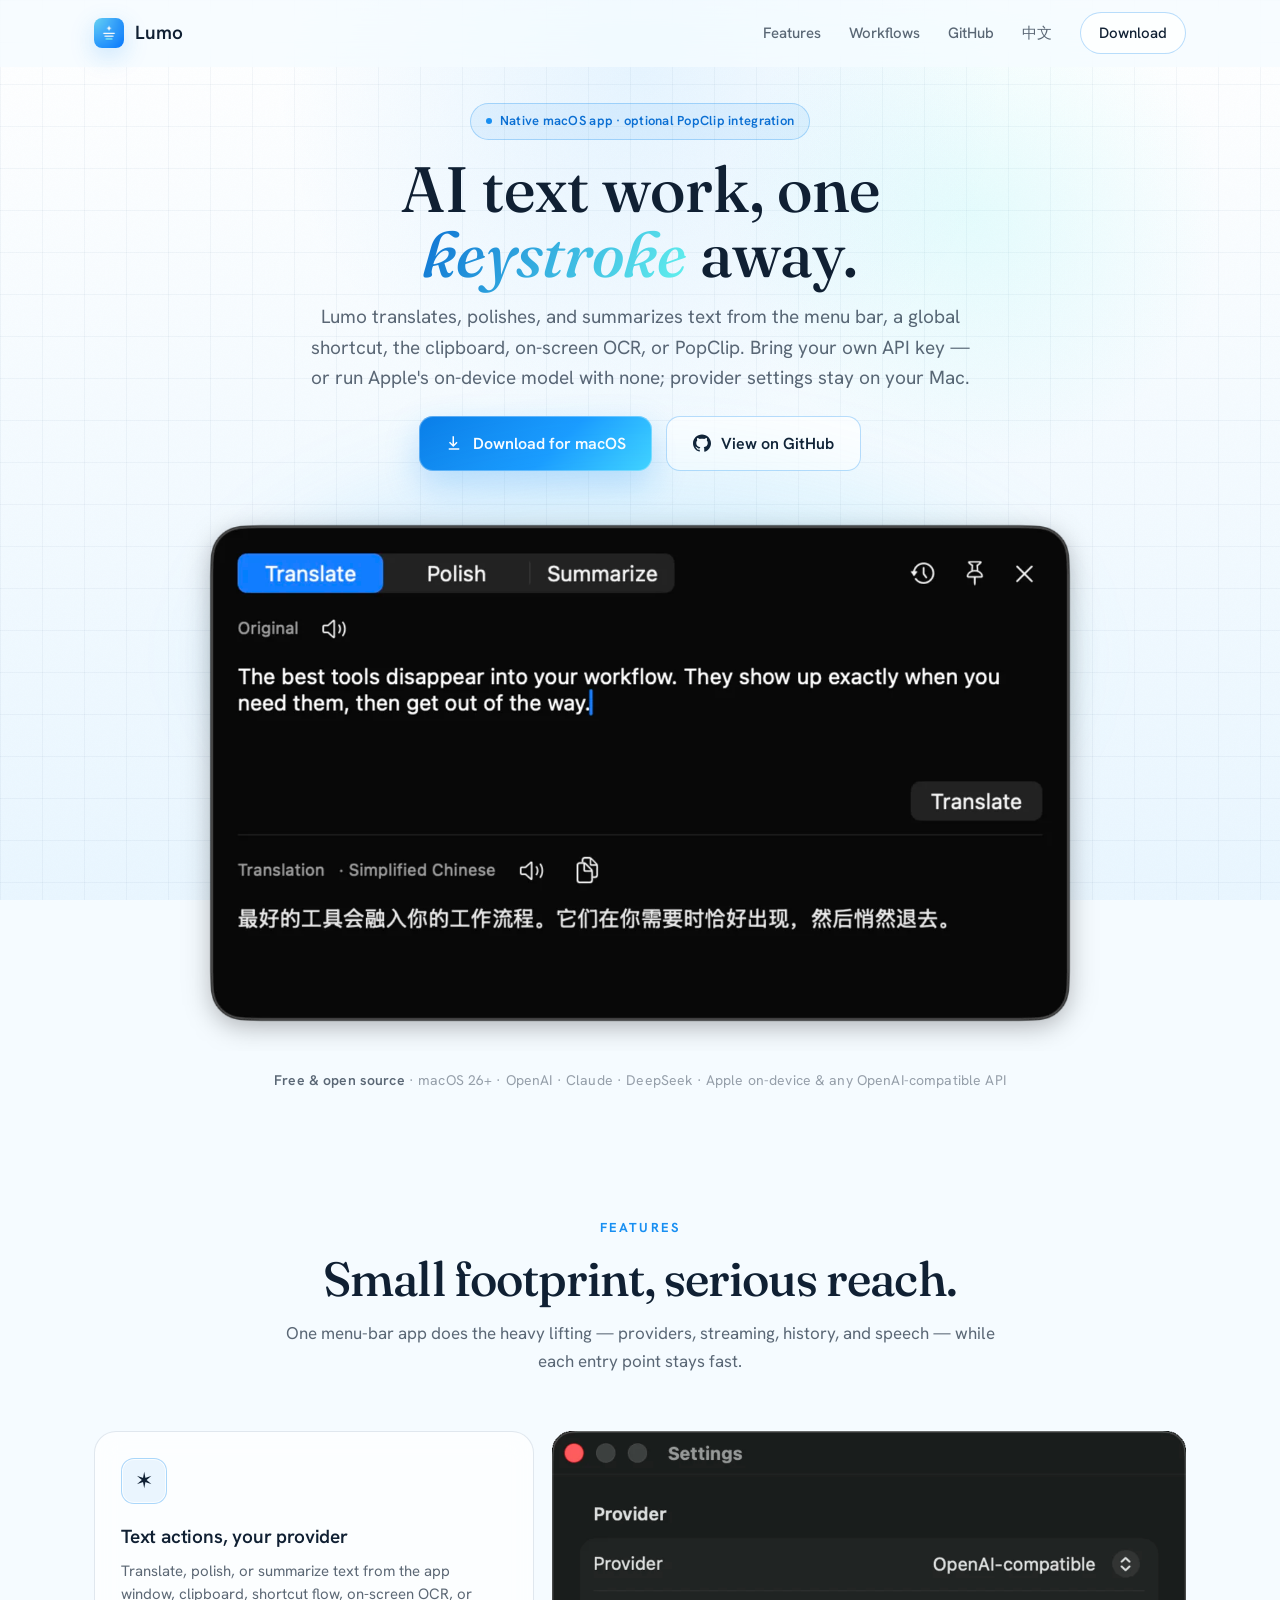
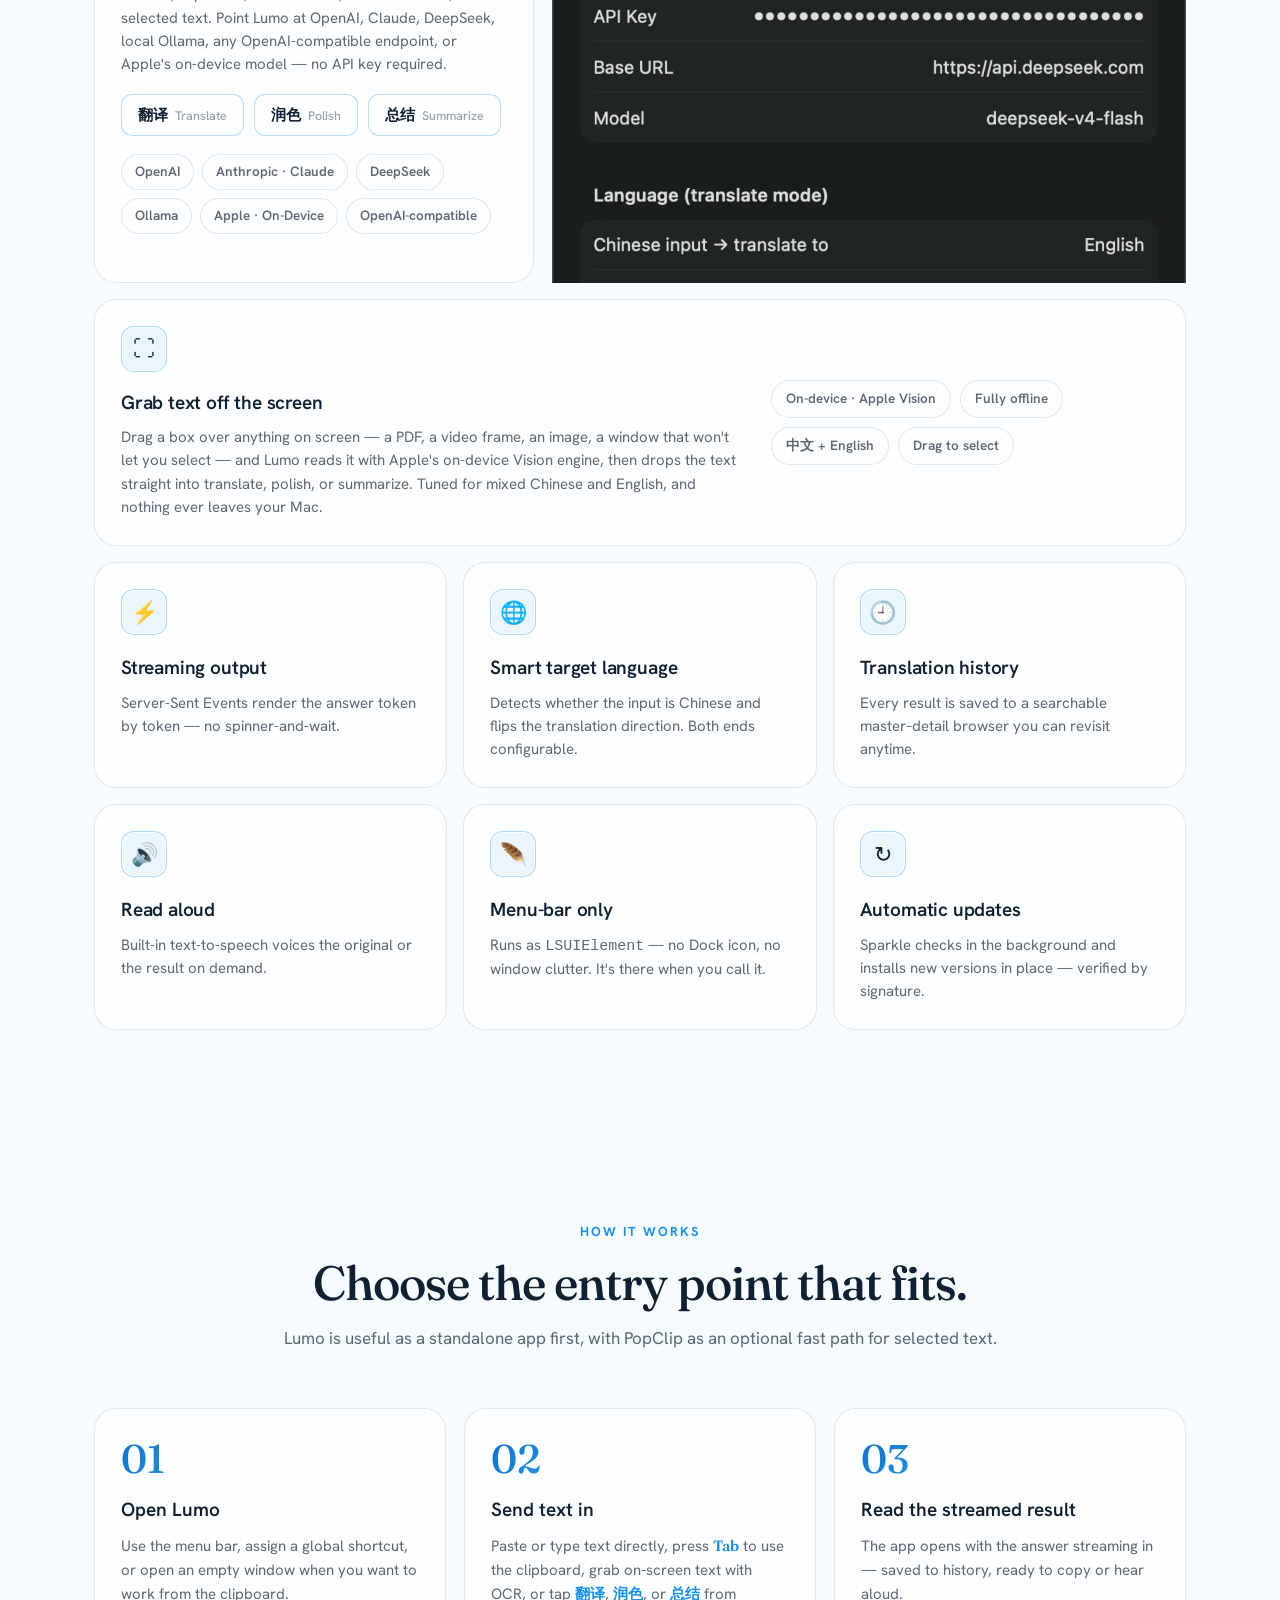
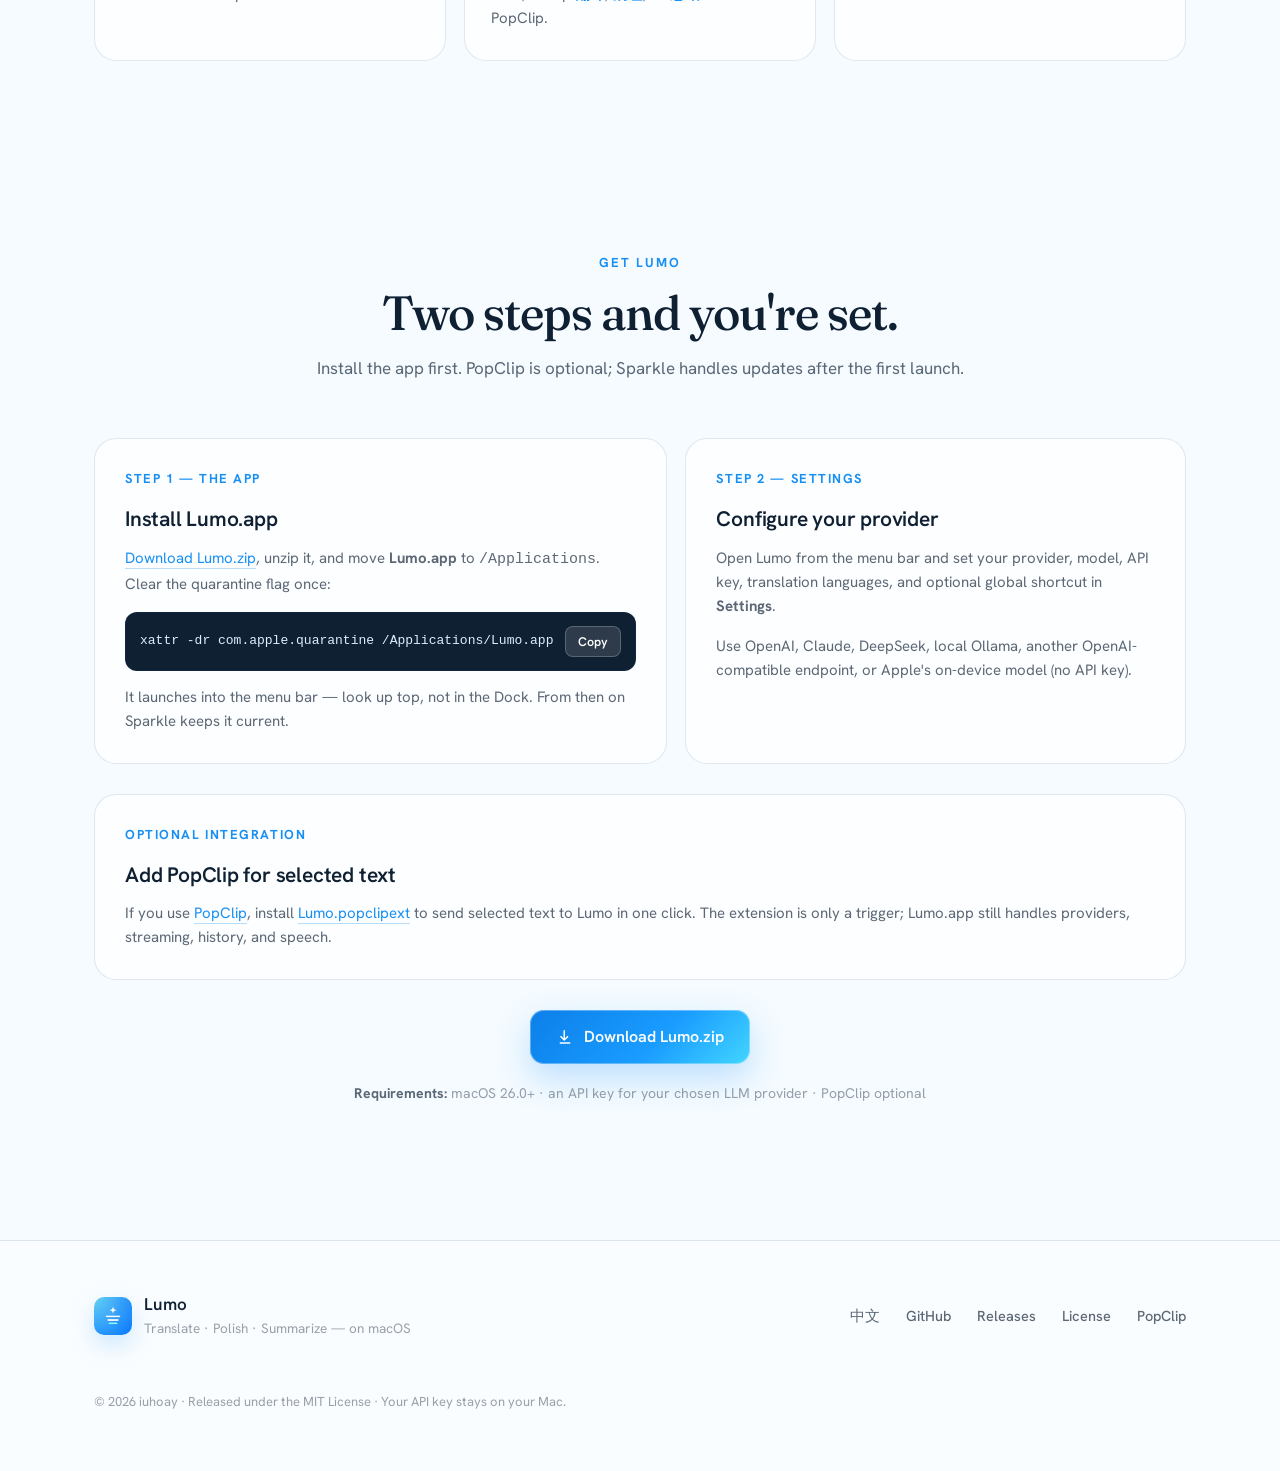
==== commit a898ba77: "docs: add OCR feature card to landing page Add a dedicated on-screen OCR card as a full-width hero l" ====
--- a/docs/index.html
+++ b/docs/index.html
@@ -113,6 +113,20 @@
 
       <div class="bento">
 
+        <div class="card feat-ocr reveal">
+          <div class="ocr-copy">
+            <div class="ic">⛶</div>
+            <h3>Grab text off the screen</h3>
+            <p>Drag a box over anything on screen — a PDF, a video frame, an image, a window that won't let you select — and Lumo reads it with Apple's on-device Vision engine, then drops the text straight into translate, polish, or summarize. Tuned for mixed Chinese and English, and nothing ever leaves your Mac.</p>
+          </div>
+          <div class="ocr-tags">
+            <span>On-device · Apple Vision</span>
+            <span>Fully offline</span>
+            <span>中文 + English</span>
+            <span>Drag to select</span>
+          </div>
+        </div>
+
         <div class="card wide-2 reveal">
           <div class="ic">⚡</div>
           <h3>Streaming output</h3>
--- a/docs/styles.css
+++ b/docs/styles.css
@@ -214,11 +214,24 @@
 }
 .settings-showcase img { width: 100%; height: 100%; max-height: 452px; display: block; object-fit: cover; object-position: top center; }
 .card.wide-2 { grid-column: span 2; }
+/* full-width OCR highlight leading the bento */
+.card.feat-ocr {
+  grid-column: span 6;
+  display: grid; grid-template-columns: minmax(0, 1.6fr) minmax(240px, 1fr);
+  gap: 30px; align-items: center;
+}
+.feat-ocr .ocr-copy .ic { margin-bottom: 16px; }
+.feat-ocr .ocr-tags { display: flex; gap: 9px; flex-wrap: wrap; }
+.feat-ocr .ocr-tags span {
+  font-size: 13.5px; font-weight: 600; padding: 7px 14px; border-radius: 999px; color: var(--dim);
+  background: rgba(255,255,255,0.04); border: 1px solid var(--line);
+}
 @media (max-width: 900px) { .workflow-panel { grid-template-columns: 1fr; } }
 @media (max-width: 860px) { .bento { grid-template-columns: repeat(2, 1fr); }
-  .card.feat-actions, .card.feat-providers, .card.wide-2 { grid-column: span 2; } }
+  .card.feat-actions, .card.feat-providers, .card.wide-2 { grid-column: span 2; }
+  .card.feat-ocr { grid-column: span 2; grid-template-columns: 1fr; gap: 20px; } }
 @media (max-width: 540px) { .bento { grid-template-columns: 1fr; }
-  .card.feat-actions, .card.feat-providers, .card.wide-2 { grid-column: span 1; } }
+  .card.feat-actions, .card.feat-providers, .card.wide-2, .card.feat-ocr { grid-column: span 1; } }
 
 /* action glyph chips */
 .glyphs { display: flex; gap: 10px; margin-top: 18px; flex-wrap: wrap; }
